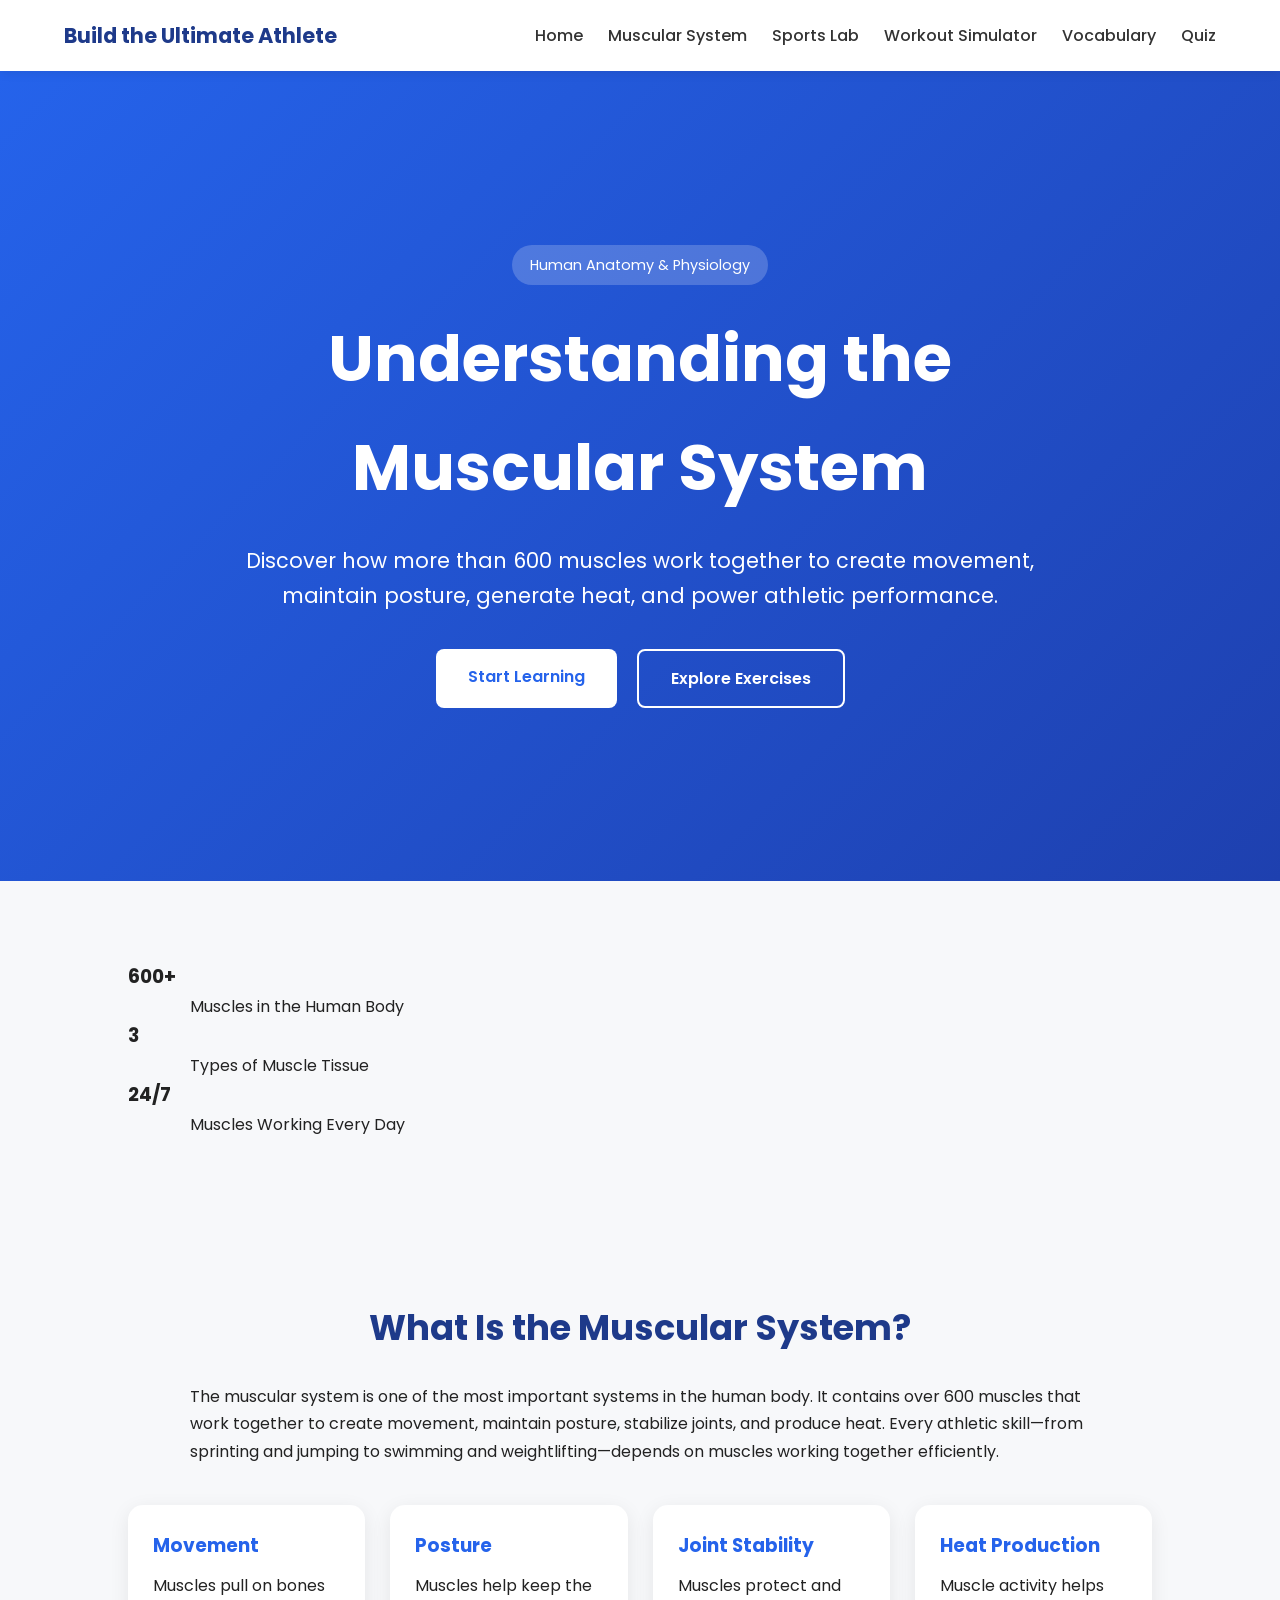
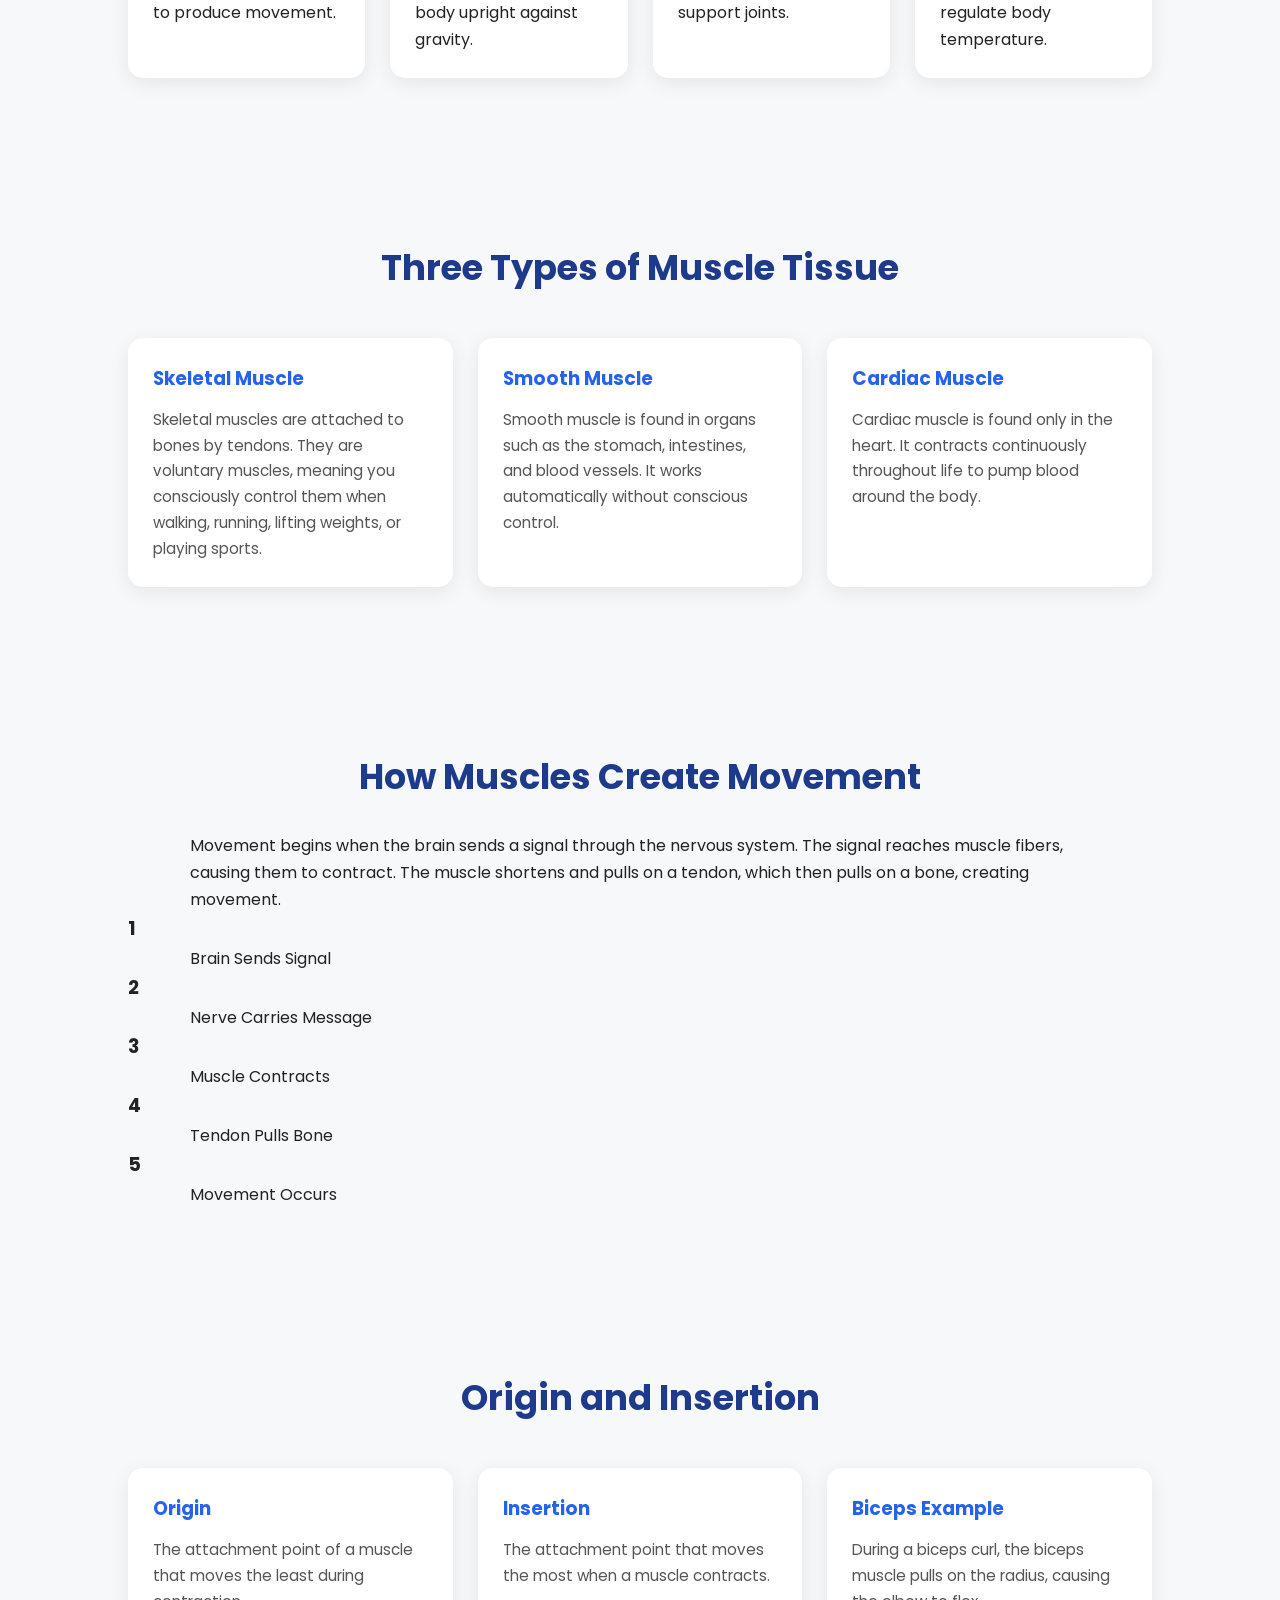
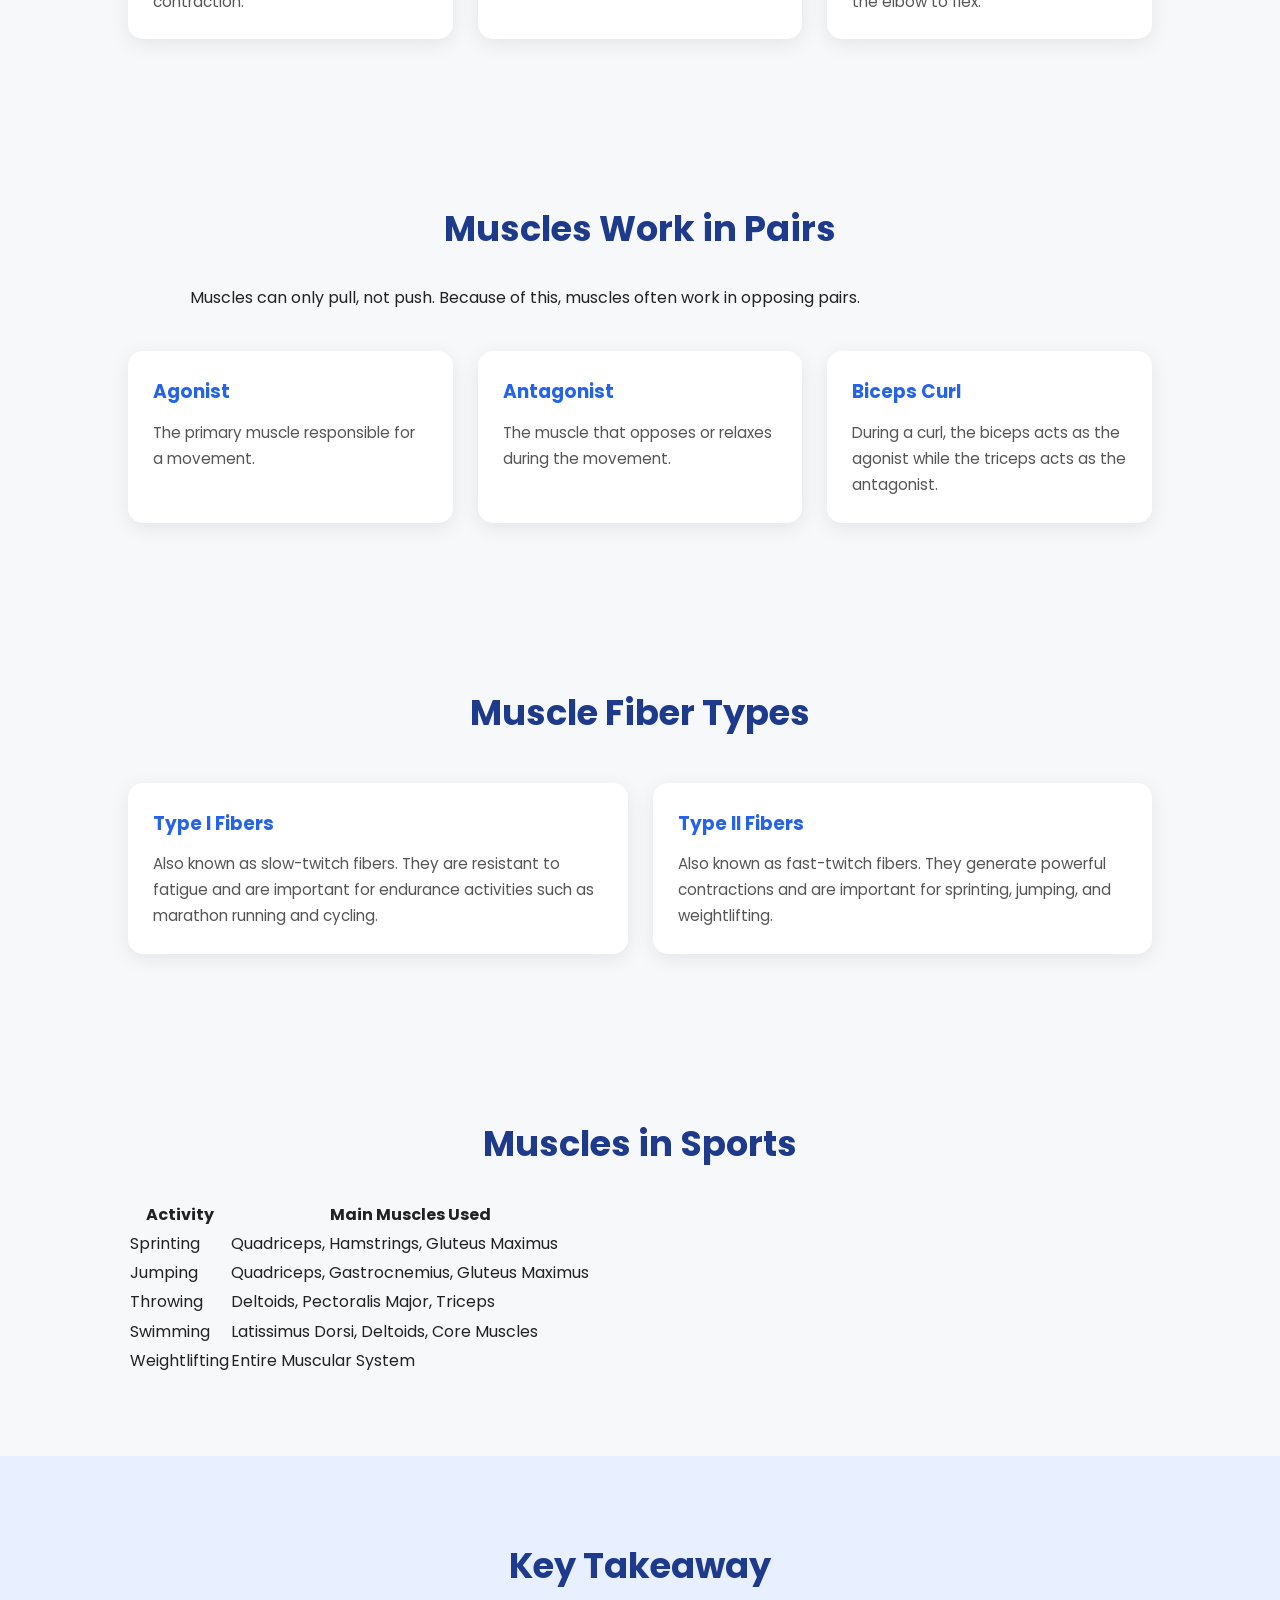
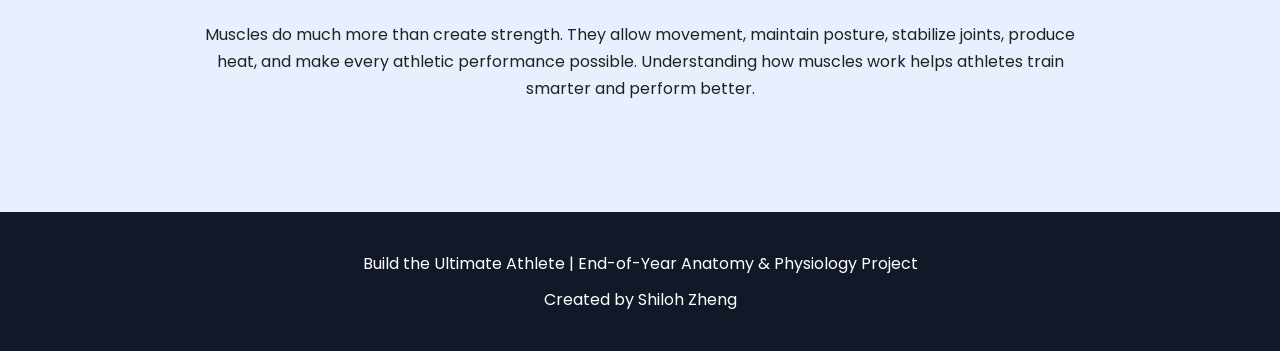
==== pages/muscular-system.html @ 48fa8d65 "Create muscular-system.html" ====
<!DOCTYPE html>

<html lang="en">

<head>

<meta charset="UTF-8">
<meta name="viewport" content="width=device-width, initial-scale=1.0">

<title>Muscular System | Build the Ultimate Athlete</title>

<!-- CSS -->
<link rel="stylesheet" href="../css/style.css">
<link rel="stylesheet" href="../css/muscular-system.css">

<!-- Google Font -->
<link href="https://fonts.googleapis.com/css2?family=Poppins:wght@300;400;500;600;700&display=swap" rel="stylesheet">

</head>

<body>

<!-- Navigation -->

<header>

    <nav>

        <div class="logo">
            Build the Ultimate Athlete
        </div>

        <ul>
            <li><a href="../index.html">Home</a></li>
            <li><a href="muscular-system.html">Muscular System</a></li>
            <li><a href="sports-lab.html">Sports Lab</a></li>
            <li><a href="workout-simulator.html">Workout Simulator</a></li>
            <li><a href="vocabulary.html">Vocabulary</a></li>
            <li><a href="quiz.html">Quiz</a></li>
        </ul>

    </nav>

</header>

<!-- Hero Section -->

<section class="hero">

    <div class="hero-content">

        <span class="badge">
            Human Anatomy & Physiology
        </span>

        <h1>
            Understanding the Muscular System
        </h1>

        <p>
            Discover how more than 600 muscles work together to
            create movement, maintain posture, generate heat,
            and power athletic performance.
        </p>

        <div class="hero-buttons">

            <a href="#overview" class="btn">
                Start Learning
            </a>

            <a href="workout-simulator.html" class="secondary-btn">
                Explore Exercises
            </a>

        </div>

    </div>

</section>

<!-- Quick Stats -->

<section class="vocab-stats">

    <div class="stat-box">
        <h3>600+</h3>
        <p>Muscles in the Human Body</p>
    </div>

    <div class="stat-box">
        <h3>3</h3>
        <p>Types of Muscle Tissue</p>
    </div>

    <div class="stat-box">
        <h3>24/7</h3>
        <p>Muscles Working Every Day</p>
    </div>

</section>

<!-- Overview -->

<section id="overview">

    <h2>What Is the Muscular System?</h2>

    <p>
        The muscular system is one of the most important systems in the human body.
        It contains over 600 muscles that work together to create movement,
        maintain posture, stabilize joints, and produce heat.
        Every athletic skill—from sprinting and jumping to swimming and
        weightlifting—depends on muscles working together efficiently.
    </p>

    <div class="function-cards">

        <div class="card">
            <h3>Movement</h3>
            <p>
                Muscles pull on bones to produce movement.
            </p>
        </div>

        <div class="card">
            <h3>Posture</h3>
            <p>
                Muscles help keep the body upright against gravity.
            </p>
        </div>

        <div class="card">
            <h3>Joint Stability</h3>
            <p>
                Muscles protect and support joints.
            </p>
        </div>

        <div class="card">
            <h3>Heat Production</h3>
            <p>
                Muscle activity helps regulate body temperature.
            </p>
        </div>

    </div>

</section>

<!-- Types of Muscle -->

<section>

    <h2>Three Types of Muscle Tissue</h2>

    <div class="muscle-grid">

        <div class="muscle-card">

            <h3>Skeletal Muscle</h3>

            <p>
                Skeletal muscles are attached to bones by tendons.
                They are voluntary muscles, meaning you consciously
                control them when walking, running, lifting weights,
                or playing sports.
            </p>

        </div>

        <div class="muscle-card">

            <h3>Smooth Muscle</h3>

            <p>
                Smooth muscle is found in organs such as the stomach,
                intestines, and blood vessels. It works automatically
                without conscious control.
            </p>

        </div>

        <div class="muscle-card">

            <h3>Cardiac Muscle</h3>

            <p>
                Cardiac muscle is found only in the heart.
                It contracts continuously throughout life to pump blood
                around the body.
            </p>

        </div>

    </div>

</section>

<!-- Contraction -->

<section>

    <h2>How Muscles Create Movement</h2>

    <p>
        Movement begins when the brain sends a signal through the nervous system.
        The signal reaches muscle fibers, causing them to contract.
        The muscle shortens and pulls on a tendon, which then pulls on a bone,
        creating movement.
    </p>

    <div class="steps">

        <div class="step">
            <h3>1</h3>
            <p>Brain Sends Signal</p>
        </div>

        <div class="step">
            <h3>2</h3>
            <p>Nerve Carries Message</p>
        </div>

        <div class="step">
            <h3>3</h3>
            <p>Muscle Contracts</p>
        </div>

        <div class="step">
            <h3>4</h3>
            <p>Tendon Pulls Bone</p>
        </div>

        <div class="step">
            <h3>5</h3>
            <p>Movement Occurs</p>
        </div>

    </div>

</section>

<!-- Origin and Insertion -->

<section>

    <h2>Origin and Insertion</h2>

    <div class="muscle-grid">

        <div class="muscle-card">

            <h3>Origin</h3>

            <p>
                The attachment point of a muscle that moves the least
                during contraction.
            </p>

        </div>

        <div class="muscle-card">

            <h3>Insertion</h3>

            <p>
                The attachment point that moves the most when a muscle contracts.
            </p>

        </div>

        <div class="muscle-card">

            <h3>Biceps Example</h3>

            <p>
                During a biceps curl, the biceps muscle pulls on the radius,
                causing the elbow to flex.
            </p>

        </div>

    </div>

</section>

<!-- Agonist and Antagonist -->

<section>

    <h2>Muscles Work in Pairs</h2>

    <p>
        Muscles can only pull, not push. Because of this,
        muscles often work in opposing pairs.
    </p>

    <div class="muscle-grid">

        <div class="muscle-card">

            <h3>Agonist</h3>

            <p>
                The primary muscle responsible for a movement.
            </p>

        </div>

        <div class="muscle-card">

            <h3>Antagonist</h3>

            <p>
                The muscle that opposes or relaxes during the movement.
            </p>

        </div>

        <div class="muscle-card">

            <h3>Biceps Curl</h3>

            <p>
                During a curl, the biceps acts as the agonist while
                the triceps acts as the antagonist.
            </p>

        </div>

    </div>

</section>

<!-- Fiber Types -->

<section>

    <h2>Muscle Fiber Types</h2>

    <div class="muscle-grid">

        <div class="muscle-card">

            <h3>Type I Fibers</h3>

            <p>
                Also known as slow-twitch fibers. They are resistant
                to fatigue and are important for endurance activities
                such as marathon running and cycling.
            </p>

        </div>

        <div class="muscle-card">

            <h3>Type II Fibers</h3>

            <p>
                Also known as fast-twitch fibers. They generate
                powerful contractions and are important for sprinting,
                jumping, and weightlifting.
            </p>

        </div>

    </div>

</section>

<!-- Sports Connection -->

<section>

    <h2>Muscles in Sports</h2>

    <table>

        <tr>
            <th>Activity</th>
            <th>Main Muscles Used</th>
        </tr>

        <tr>
            <td>Sprinting</td>
            <td>Quadriceps, Hamstrings, Gluteus Maximus</td>
        </tr>

        <tr>
            <td>Jumping</td>
            <td>Quadriceps, Gastrocnemius, Gluteus Maximus</td>
        </tr>

        <tr>
            <td>Throwing</td>
            <td>Deltoids, Pectoralis Major, Triceps</td>
        </tr>

        <tr>
            <td>Swimming</td>
            <td>Latissimus Dorsi, Deltoids, Core Muscles</td>
        </tr>

        <tr>
            <td>Weightlifting</td>
            <td>Entire Muscular System</td>
        </tr>

    </table>

</section>

<!-- Takeaway -->

<section class="cta">

    <h2>Key Takeaway</h2>

    <p>
        Muscles do much more than create strength.
        They allow movement, maintain posture,
        stabilize joints, produce heat, and make every athletic
        performance possible. Understanding how muscles work helps
        athletes train smarter and perform better.
    </p>

</section>

<!-- Footer -->

<footer>

    <p>
        Build the Ultimate Athlete | End-of-Year Anatomy & Physiology Project
    </p>

    <p>
        Created by Shiloh Zheng
    </p>

</footer>

<script src="../js/main.js"></script>

</body>

</html>
---- css/style.css ----
/* =========================
   GLOBAL STYLES
========================= */

* {
    margin: 0;
    padding: 0;
    box-sizing: border-box;
}

html {
    scroll-behavior: smooth;
}

body {
    font-family: 'Poppins', sans-serif;
    background-color: #f7f8fa;
    color: #222;
    line-height: 1.7;
}

/* =========================
   NAVIGATION
========================= */

header {
    background-color: #ffffff;
    box-shadow: 0 2px 10px rgba(0,0,0,0.08);
    position: sticky;
    top: 0;
    z-index: 1000;
}

nav {
    width: 90%;
    max-width: 1400px;
    margin: auto;

    display: flex;
    justify-content: space-between;
    align-items: center;

    padding: 18px 0;
}

.logo {
    font-size: 1.3rem;
    font-weight: 700;
    color: #1e3a8a;
}

nav ul {
    list-style: none;
    display: flex;
    gap: 25px;
}

nav ul li a {
    text-decoration: none;
    color: #333;
    font-weight: 500;
    transition: 0.3s;
}

nav ul li a:hover {
    color: #2563eb;
}

/* =========================
   HERO SECTION
========================= */

.hero {
    min-height: 90vh;

    display: flex;
    justify-content: center;
    align-items: center;
    text-align: center;

    padding: 50px;

    background: linear-gradient(
        135deg,
        #2563eb,
        #1e40af
    );

    color: white;
}

.hero-content {
    max-width: 800px;
}

.hero h1 {
    font-size: 4rem;
    margin-bottom: 20px;
}

.hero p {
    font-size: 1.3rem;
    margin-bottom: 35px;
}

/* =========================
   BUTTONS
========================= */

.btn {
    display: inline-block;

    background-color: white;
    color: #2563eb;

    text-decoration: none;

    padding: 14px 32px;
    border-radius: 8px;

    font-weight: 600;

    transition: 0.3s;
}

.btn:hover {
    transform: translateY(-3px);
}

/* =========================
   SECTIONS
========================= */

section {
    padding: 80px 10%;
}

section h2 {
    text-align: center;
    font-size: 2.2rem;
    margin-bottom: 25px;

    color: #1e3a8a;
}

section p {
    max-width: 900px;
    margin: auto;
}

/* =========================
   CARDS
========================= */

.function-cards,
.muscle-grid,
.explore-grid {
    margin-top: 40px;

    display: grid;
    gap: 25px;
}

.function-cards {
    grid-template-columns: repeat(auto-fit, minmax(220px, 1fr));
}

.muscle-grid {
    grid-template-columns: repeat(auto-fit, minmax(250px, 1fr));
}

.explore-grid {
    grid-template-columns: repeat(auto-fit, minmax(280px, 1fr));
}

.card,
.muscle-card,
.explore-card {

    background-color: white;

    padding: 25px;

    border-radius: 15px;

    box-shadow: 0 5px 20px rgba(0,0,0,0.08);

    transition: 0.3s;
}

.card:hover,
.muscle-card:hover,
.explore-card:hover {
    transform: translateY(-8px);
}

.card h3,
.muscle-card h3,
.explore-card h3 {
    color: #2563eb;
    margin-bottom: 10px;
}

/* =========================
   FACTS SECTION
========================= */

.facts ul {
    max-width: 900px;
    margin: 30px auto;

    list-style-position: inside;
}

.facts li {
    margin-bottom: 15px;
    font-size: 1.05rem;
}

/* =========================
   CTA SECTION
========================= */

.cta {
    text-align: center;

    background-color: #e8f0ff;
}

.cta p {
    margin-bottom: 30px;
}

/* =========================
   FOOTER
========================= */

footer {
    background-color: #111827;
    color: white;

    text-align: center;

    padding: 30px;
}

footer p {
    margin: 8px 0;
}

/* =========================
   RESPONSIVE
========================= */

@media (max-width: 900px) {

    nav {
        flex-direction: column;
        gap: 20px;
    }

    nav ul {
        flex-wrap: wrap;
        justify-content: center;
    }

    .hero h1 {
        font-size: 2.8rem;
    }

    .hero p {
        font-size: 1.1rem;
    }
}

@media (max-width: 600px) {

    .hero h1 {
        font-size: 2.2rem;
    }

    section {
        padding: 60px 8%;
    }

}

/* =========================
   ENHANCED HERO
========================= */

.hero {
    position: relative;
    overflow: hidden;
}

.badge {
    display: inline-block;

    background: rgba(255,255,255,0.2);

    padding: 8px 18px;

    border-radius: 999px;

    margin-bottom: 20px;

    font-size: 0.9rem;
}

.hero-buttons {
    margin-top: 30px;

    display: flex;
    justify-content: center;
    gap: 20px;

    flex-wrap: wrap;
}

.secondary-btn {

    display: inline-block;

    text-decoration: none;

    border: 2px solid white;

    color: white;

    padding: 14px 32px;

    border-radius: 8px;

    font-weight: 600;

    transition: 0.3s;
}

.secondary-btn:hover {
    background: white;
    color: #2563eb;
}

/* =========================
   FLOATING ICONS
========================= */

.floating-icon {
    position: absolute;

    font-size: 3rem;

    opacity: 0.15;

    animation: float 5s ease-in-out infinite;
}

.dumbbell {
    top: 15%;
    left: 10%;
}

.runner {
    top: 25%;
    right: 12%;
}

.basketball {
    bottom: 18%;
    left: 15%;
}

.muscle {
    bottom: 20%;
    right: 15%;
}

@keyframes float {

    0% {
        transform: translateY(0);
    }

    50% {
        transform: translateY(-20px);
    }

    100% {
        transform: translateY(0);
    }

}

.muscle-card ul {
    margin: 15px 0;
    padding-left: 20px;
}

.muscle-card li {
    margin-bottom: 6px;
    font-weight: 500;
}

.muscle-card p {
    margin-top: 12px;
    font-size: 0.95rem;
    color: #555;
}

/* =========================
   SCROLL ANIMATIONS
========================= */

.card,
.muscle-card,
.explore-card {

    opacity: 0;
    transform: translateY(30px);

    transition:
        opacity 0.8s ease,
        transform 0.8s ease;
}

.card.active,
.muscle-card.active,
.explore-card.active {

    opacity: 1;
    transform: translateY(0);
}
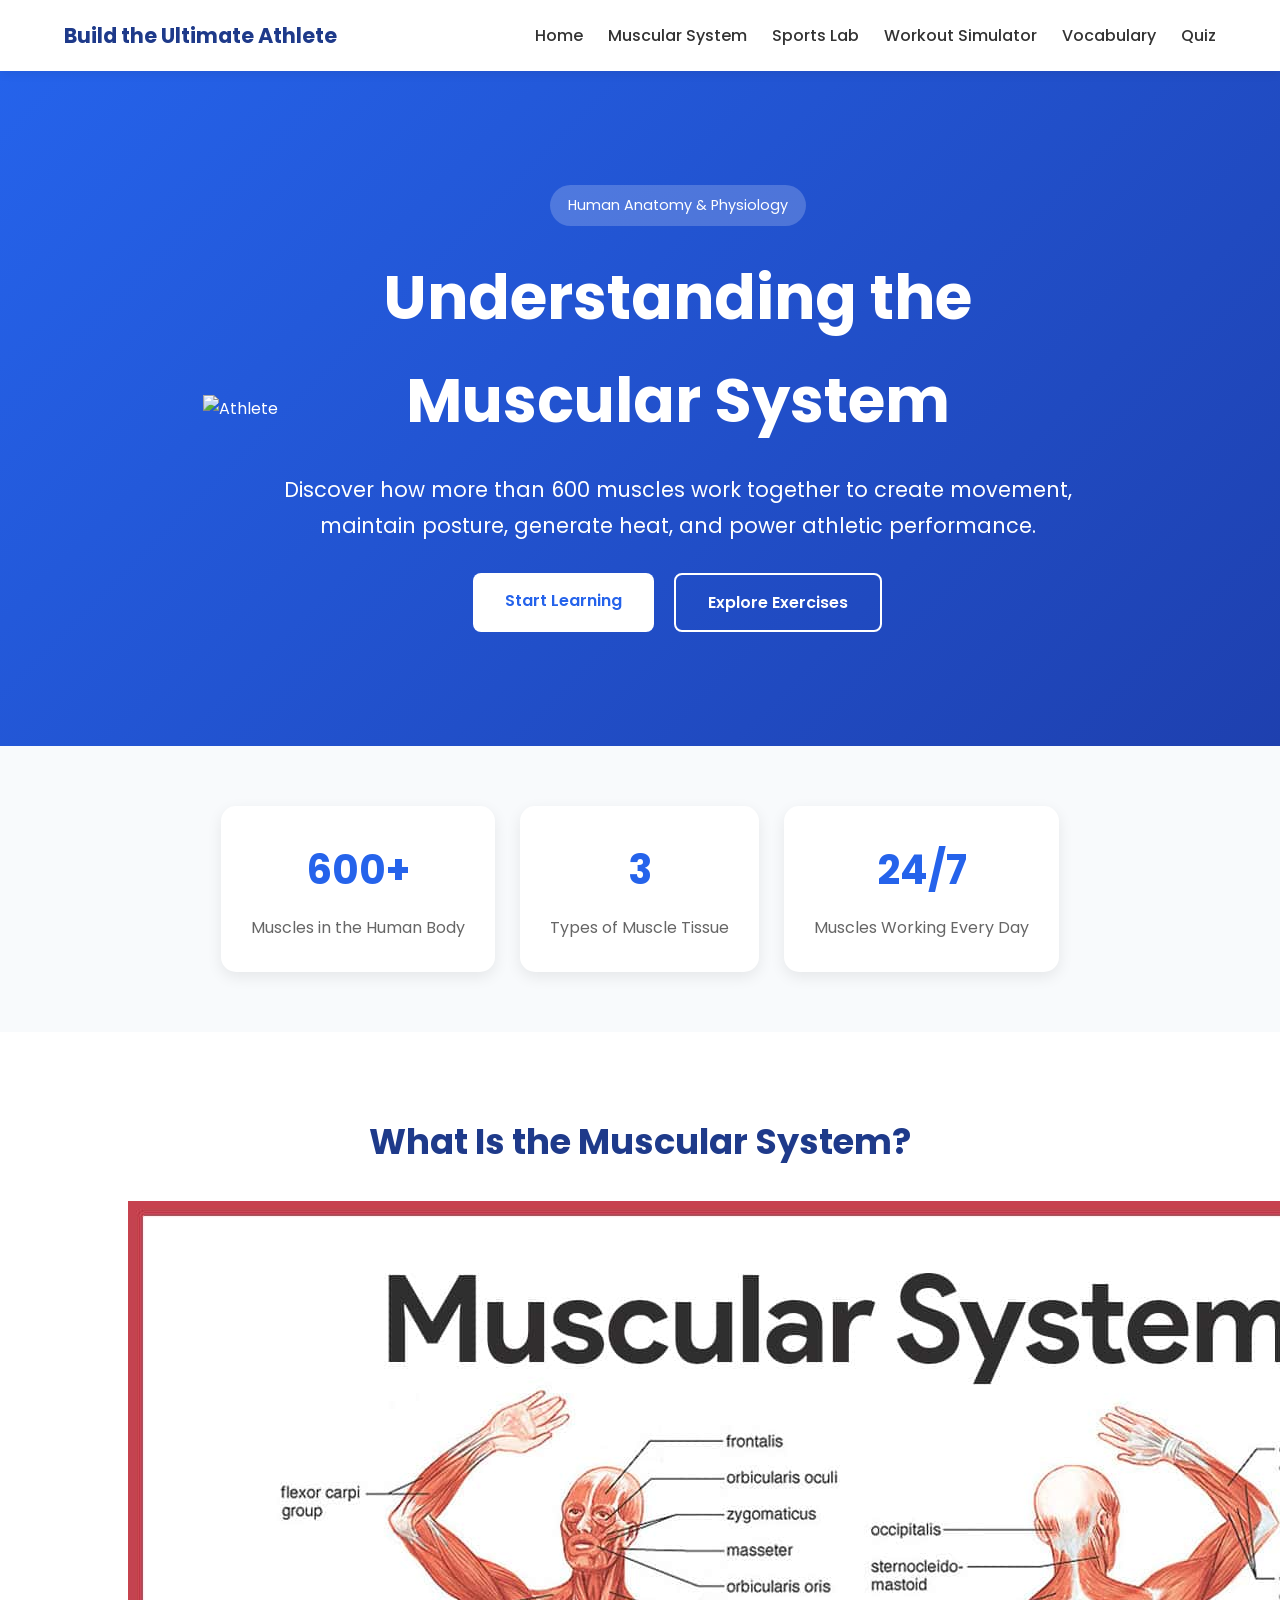
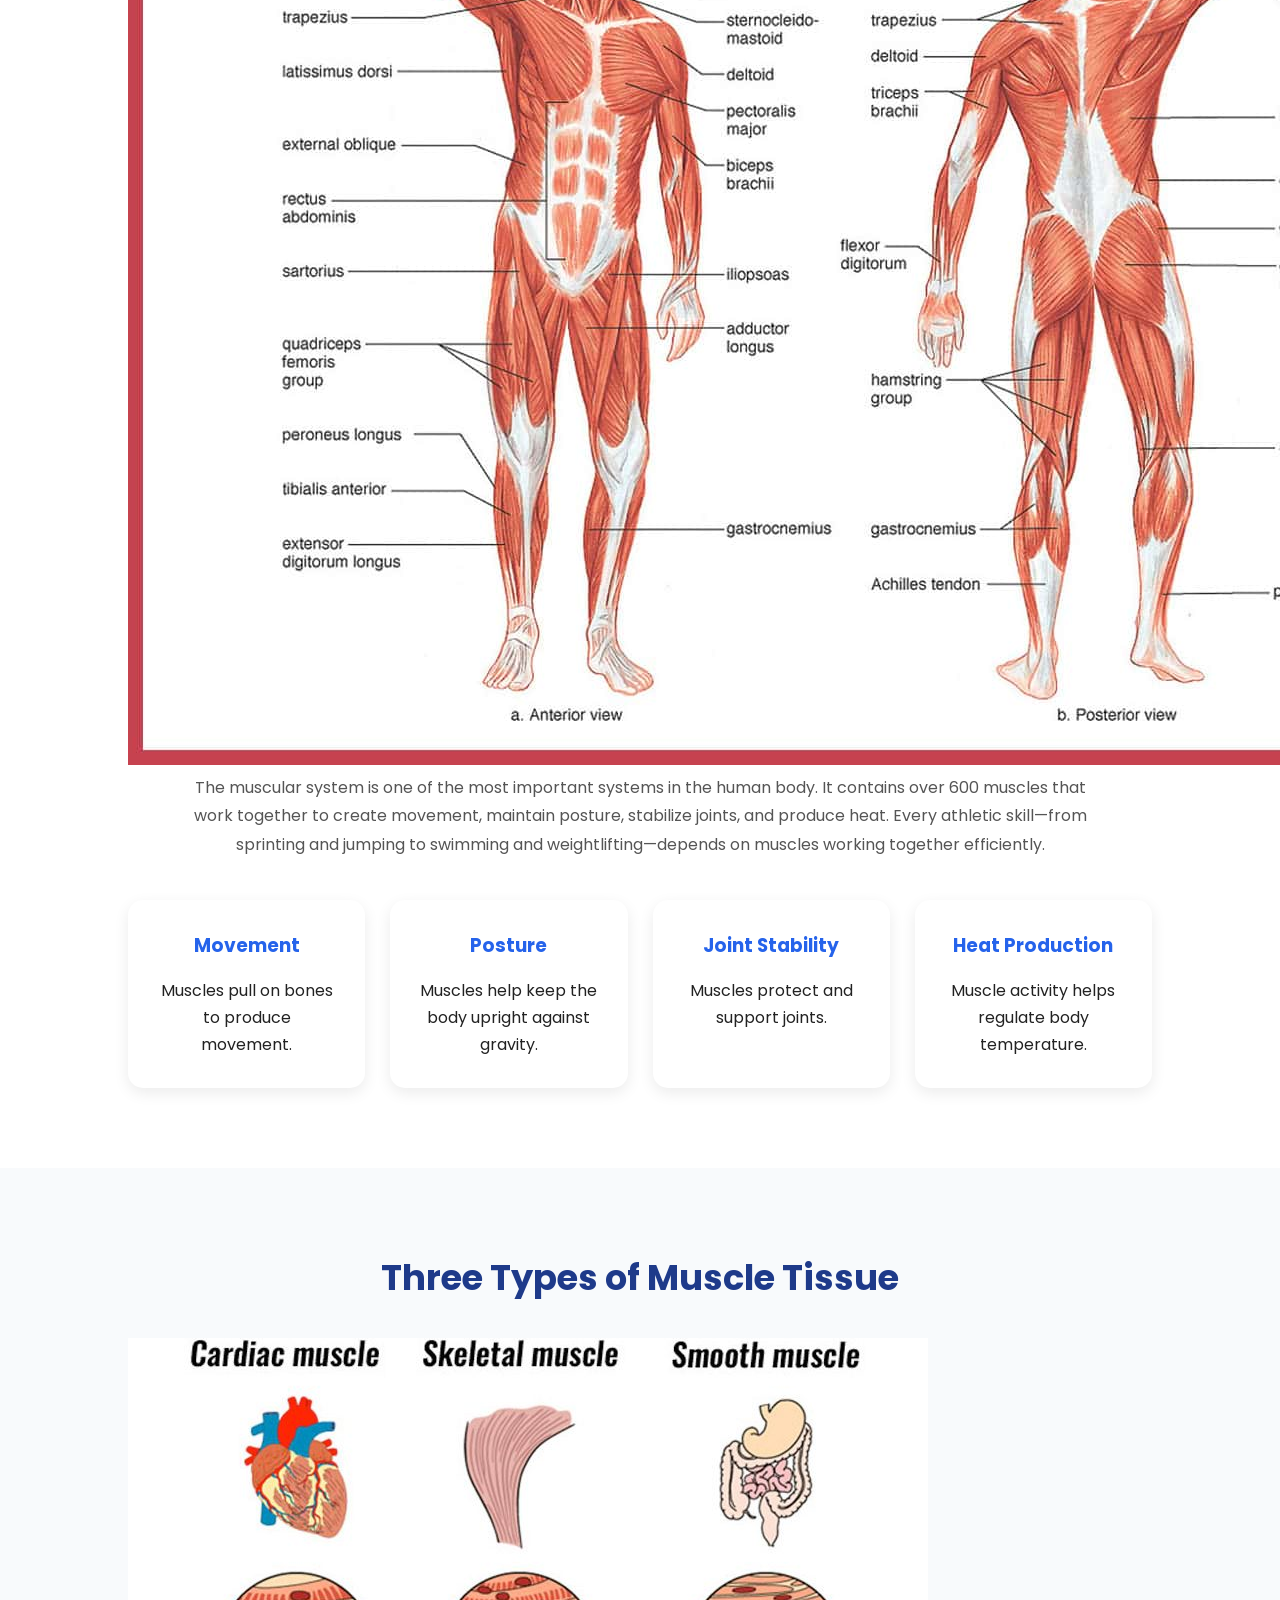
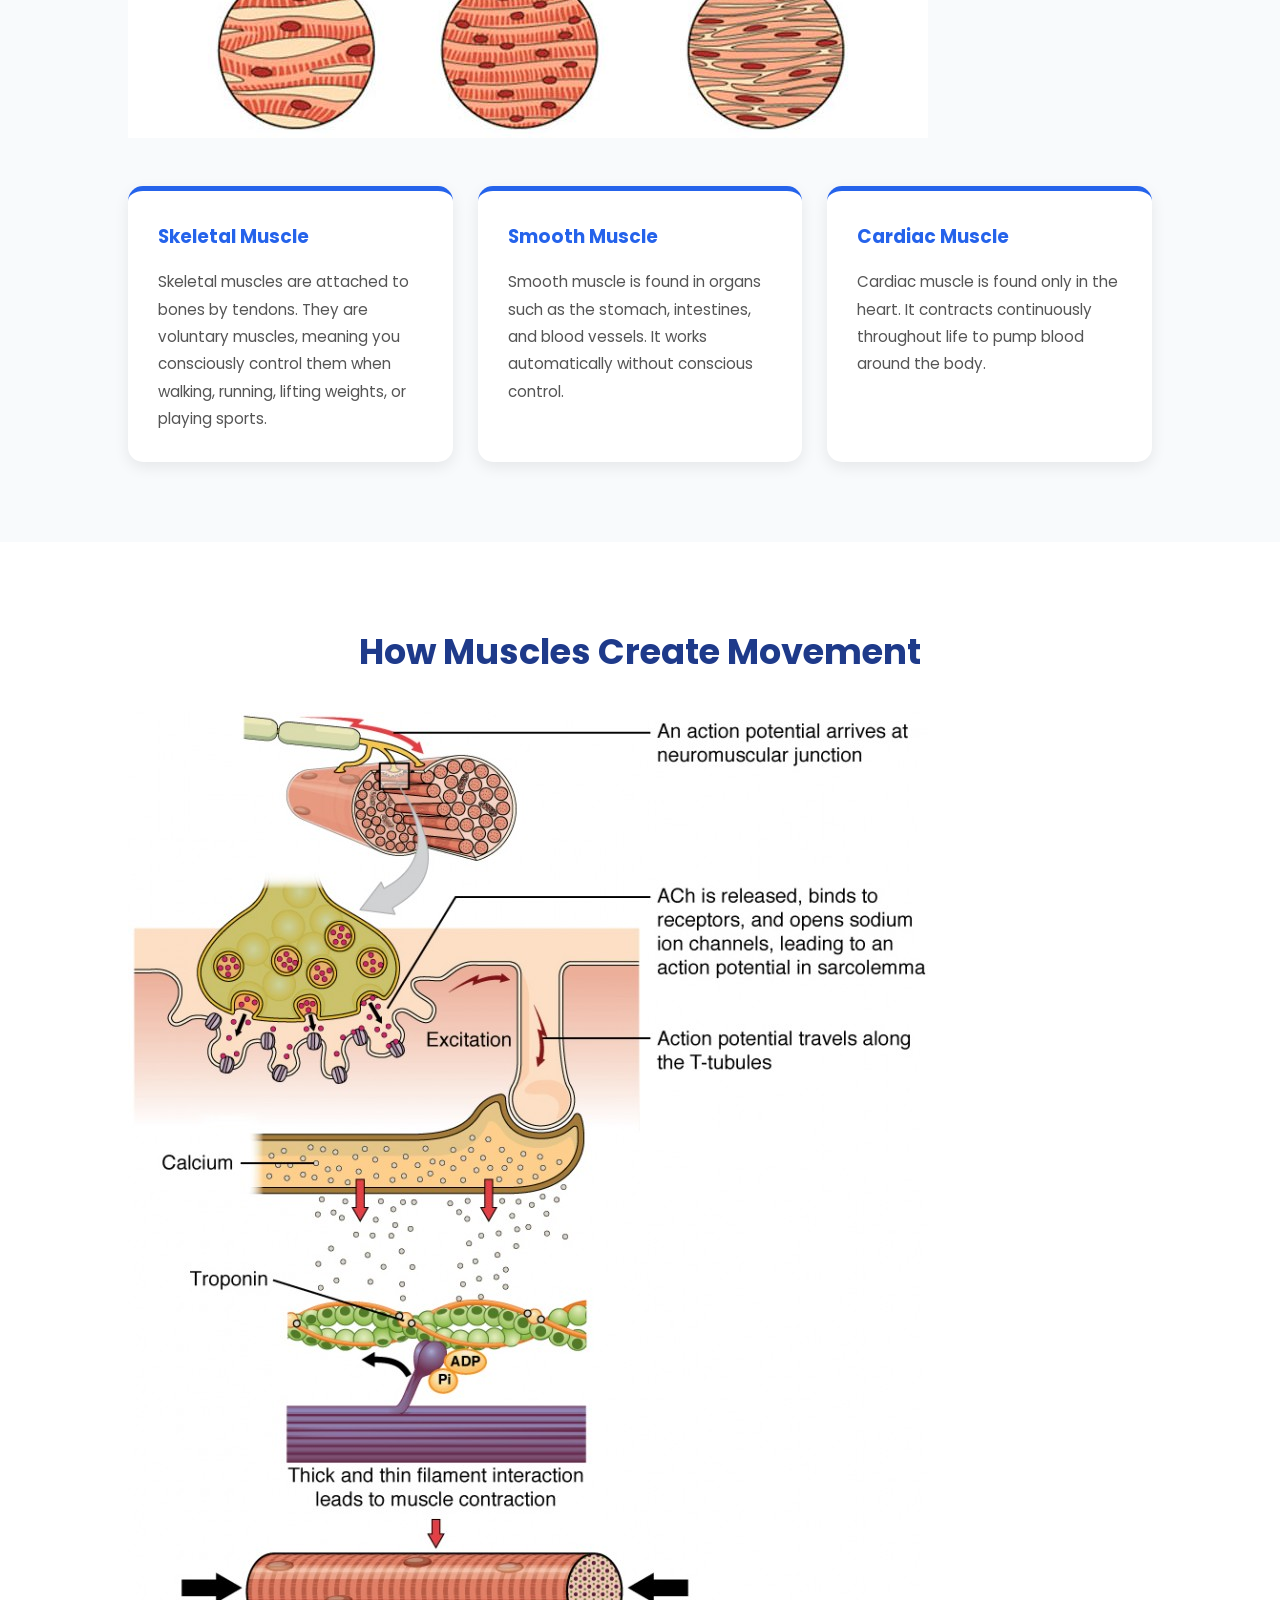
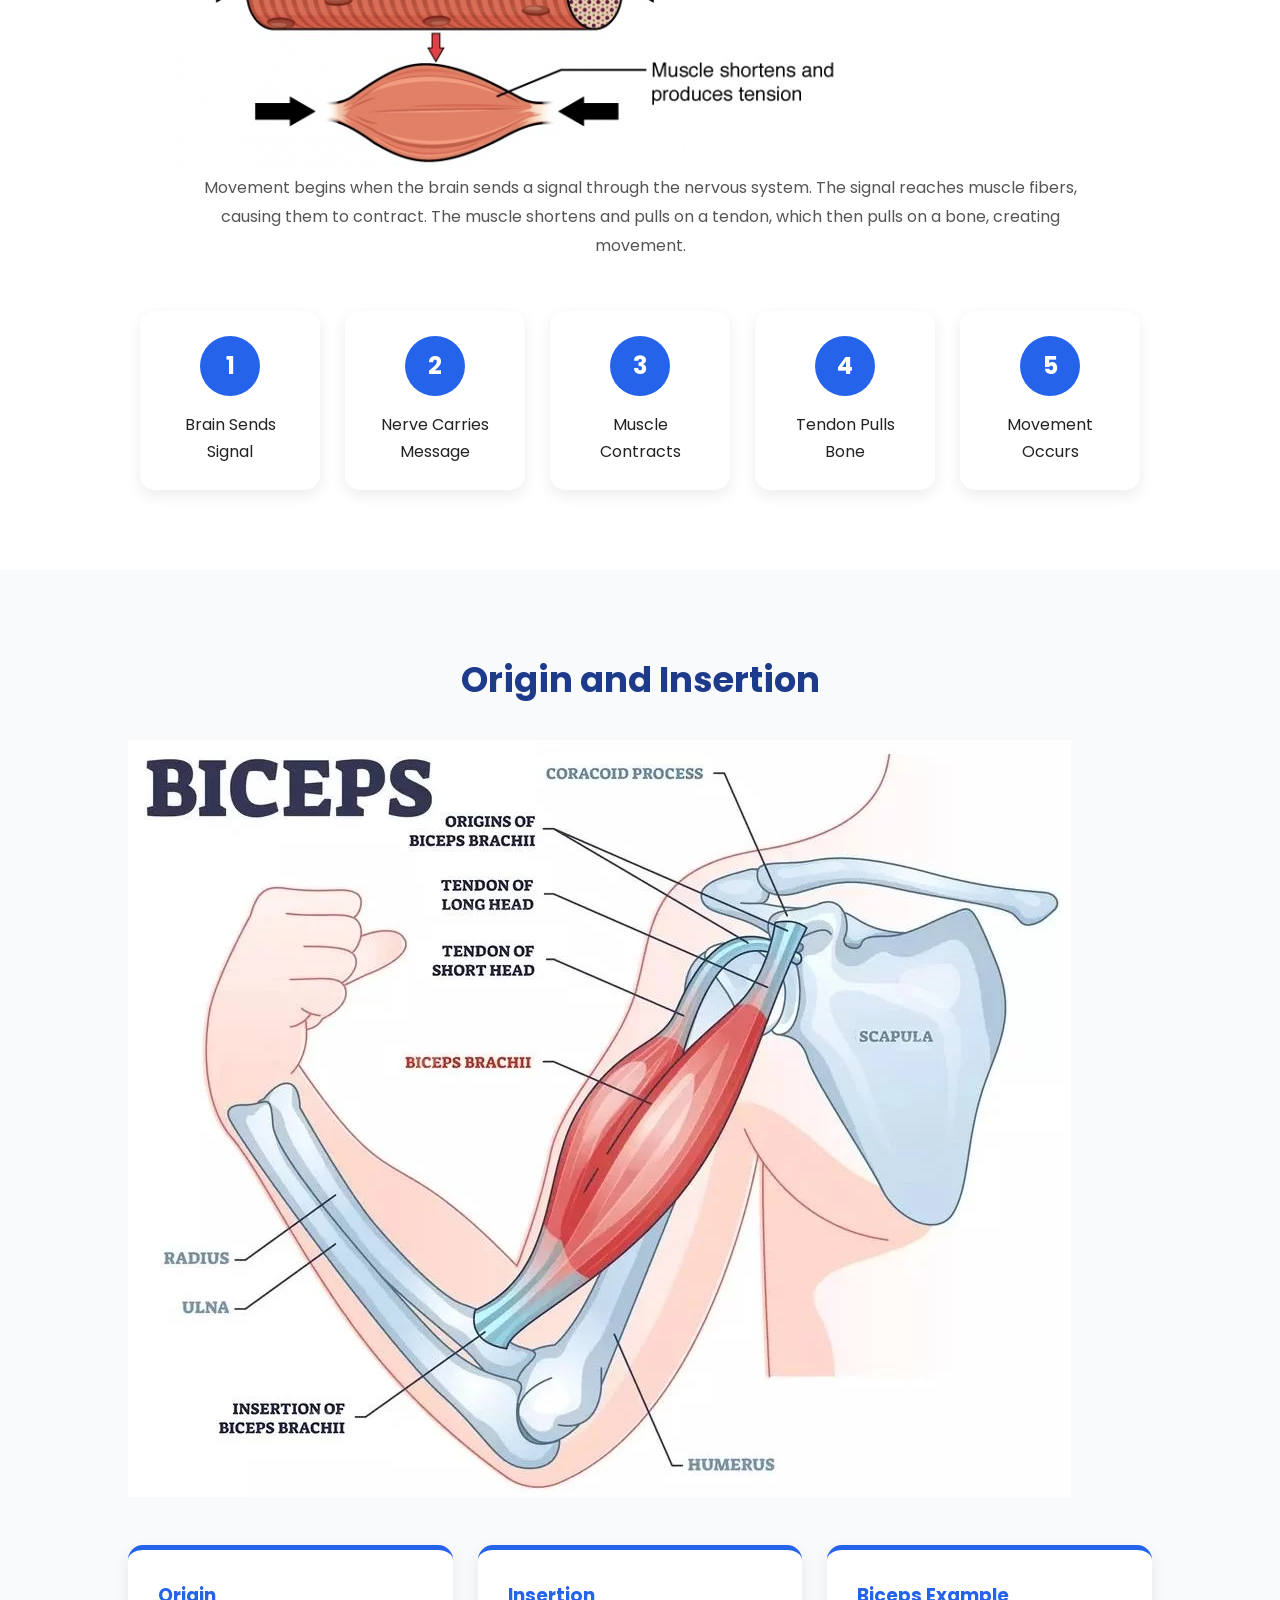
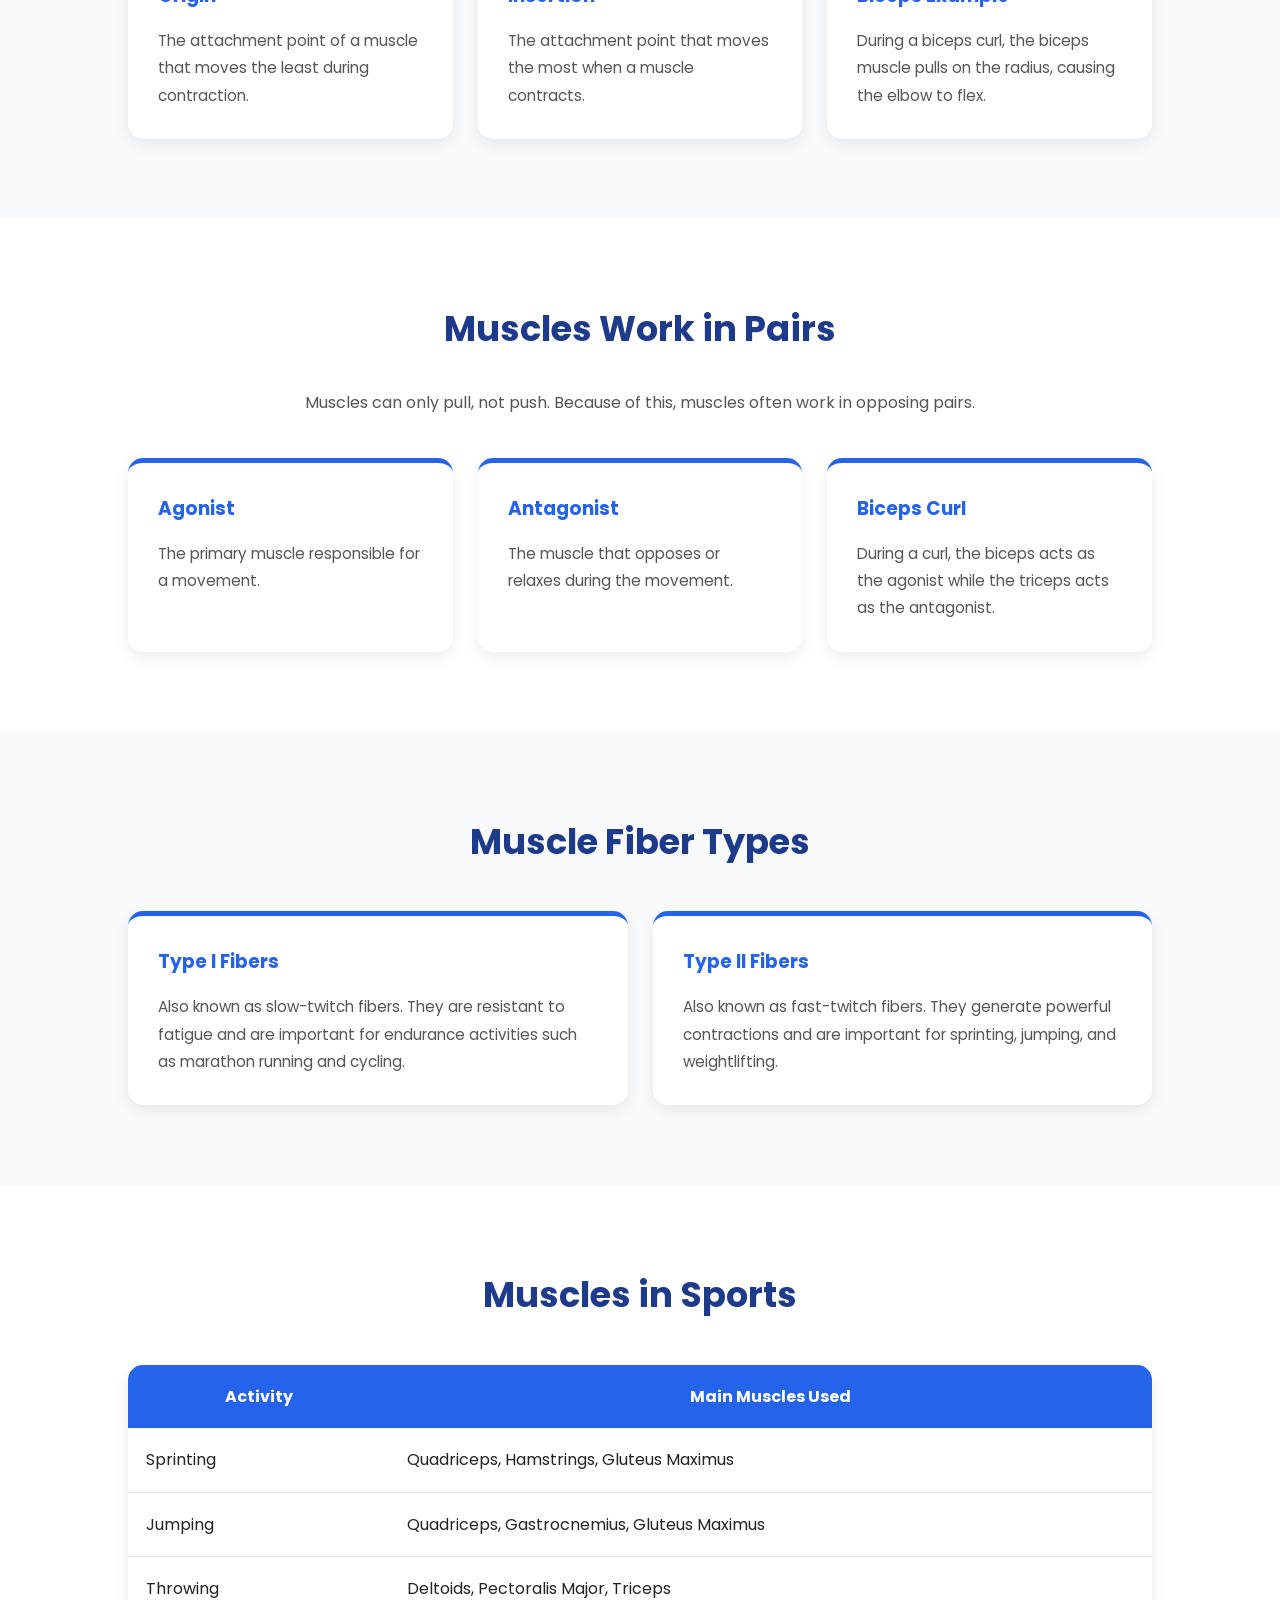
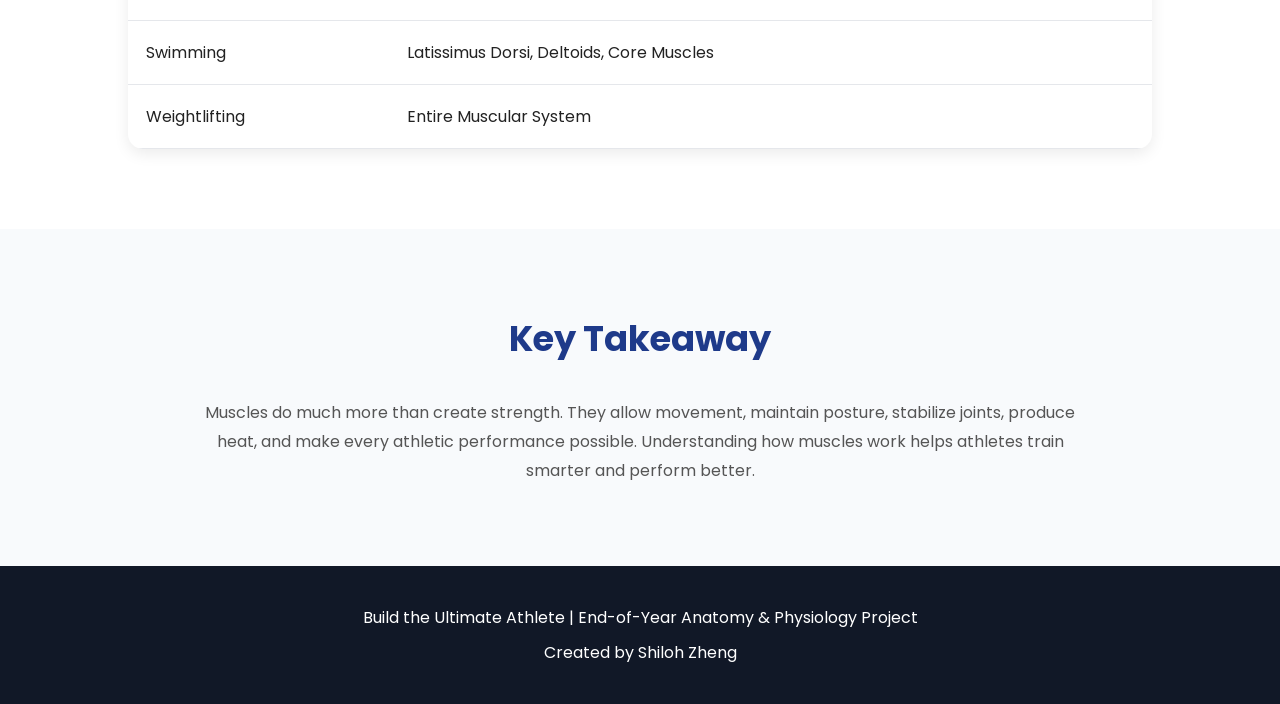
==== commit 8c734914: "Update muscular-system.html" ====
--- a/pages/muscular-system.html
+++ b/pages/muscular-system.html
@@ -47,6 +47,12 @@
 
 <section class="hero">
 
+    <img
+        src="../images/hero-athlete.jpg"
+        alt="Athlete"
+        class="hero-image"
+    >
+
     <div class="hero-content">
 
         <span class="badge">
@@ -106,6 +112,12 @@
 
     <h2>What Is the Muscular System?</h2>
 
+    <img
+        src="../images/muscular-system-front-back.jpg"
+        alt="Muscular System Diagram"
+        class="content-image"
+    >
+
     <p>
         The muscular system is one of the most important systems in the human body.
         It contains over 600 muscles that work together to create movement,
@@ -154,6 +166,12 @@
 
     <h2>Three Types of Muscle Tissue</h2>
 
+    <img
+        src="../images/muscle-types.jpg"
+        alt="Types of Muscle Tissue"
+        class="content-image"
+    >
+
     <div class="muscle-grid">
 
         <div class="muscle-card">
@@ -203,6 +221,12 @@
 
     <h2>How Muscles Create Movement</h2>
 
+    <img
+        src="../images/muscle-contraction.jpg"
+        alt="Muscle Contraction"
+        class="content-image"
+    >
+
     <p>
         Movement begins when the brain sends a signal through the nervous system.
         The signal reaches muscle fibers, causing them to contract.
@@ -246,6 +270,12 @@
 <section>
 
     <h2>Origin and Insertion</h2>
+
+    <img
+        src="../images/biceps-curl-anatomy.jpg"
+        alt="Biceps Anatomy"
+        class="content-image"
+    >
 
     <div class="muscle-grid">
 
--- a/css/muscular-system.css
+++ b/css/muscular-system.css
@@ -0,0 +1,405 @@
+/* ===================================
+   MUSCULAR SYSTEM PAGE
+=================================== */
+
+/* Hero */
+
+.hero {
+
+    min-height: 75vh;
+
+}
+
+.hero h1 {
+
+    font-size: 3.8rem;
+
+}
+
+.hero p {
+
+    max-width: 800px;
+
+    margin: 20px auto;
+
+}
+
+/* ===================================
+   GENERAL SECTION STYLING
+=================================== */
+
+section {
+
+    padding: 80px 10%;
+
+}
+
+section h2 {
+
+    text-align: center;
+
+    margin-bottom: 30px;
+
+}
+
+section > p {
+
+    max-width: 900px;
+
+    margin: 0 auto 40px auto;
+
+    text-align: center;
+
+    line-height: 1.8;
+
+    color: #555;
+
+}
+
+/* ===================================
+   QUICK STATS
+=================================== */
+
+.vocab-stats {
+
+    display: flex;
+
+    justify-content: center;
+
+    flex-wrap: wrap;
+
+    gap: 25px;
+
+    padding: 60px 10%;
+
+    background: #f8fafc;
+
+}
+
+.stat-box {
+
+    background: white;
+
+    padding: 30px;
+
+    min-width: 220px;
+
+    border-radius: 15px;
+
+    text-align: center;
+
+    box-shadow: 0 5px 15px rgba(0,0,0,0.08);
+
+    transition: 0.3s;
+
+}
+
+.stat-box:hover {
+
+    transform: translateY(-8px);
+
+}
+
+.stat-box h3 {
+
+    font-size: 2.5rem;
+
+    margin-bottom: 10px;
+
+    color: #2563eb;
+
+}
+
+.stat-box p {
+
+    color: #666;
+
+}
+
+/* ===================================
+   FUNCTION CARDS
+=================================== */
+
+.function-cards {
+
+    display: grid;
+
+    grid-template-columns: repeat(auto-fit, minmax(220px, 1fr));
+
+    gap: 25px;
+
+    margin-top: 40px;
+
+}
+
+.card {
+
+    background: white;
+
+    padding: 30px;
+
+    border-radius: 15px;
+
+    text-align: center;
+
+    box-shadow: 0 5px 15px rgba(0,0,0,0.08);
+
+    transition: 0.3s;
+
+}
+
+.card:hover {
+
+    transform: translateY(-10px);
+
+}
+
+.card h3 {
+
+    margin-bottom: 15px;
+
+    color: #2563eb;
+
+}
+
+/* ===================================
+   MUSCLE CARDS
+=================================== */
+
+.muscle-grid {
+
+    display: grid;
+
+    grid-template-columns: repeat(auto-fit, minmax(280px, 1fr));
+
+    gap: 25px;
+
+}
+
+.muscle-card {
+
+    background: white;
+
+    padding: 30px;
+
+    border-radius: 15px;
+
+    border-top: 5px solid #2563eb;
+
+    box-shadow: 0 5px 15px rgba(0,0,0,0.08);
+
+    transition: 0.3s;
+
+}
+
+.muscle-card:hover {
+
+    transform: translateY(-10px);
+
+}
+
+.muscle-card h3 {
+
+    margin-bottom: 15px;
+
+    color: #2563eb;
+
+}
+
+.muscle-card p {
+
+    color: #555;
+
+    line-height: 1.8;
+
+}
+
+/* ===================================
+   MOVEMENT STEPS
+=================================== */
+
+.steps {
+
+    display: flex;
+
+    flex-wrap: wrap;
+
+    justify-content: center;
+
+    gap: 25px;
+
+    margin-top: 50px;
+
+}
+
+.step {
+
+    width: 180px;
+
+    background: white;
+
+    padding: 25px;
+
+    border-radius: 15px;
+
+    text-align: center;
+
+    box-shadow: 0 5px 15px rgba(0,0,0,0.08);
+
+    transition: 0.3s;
+
+}
+
+.step:hover {
+
+    transform: translateY(-8px);
+
+}
+
+.step h3 {
+
+    width: 60px;
+
+    height: 60px;
+
+    line-height: 60px;
+
+    border-radius: 50%;
+
+    background: #2563eb;
+
+    color: white;
+
+    margin: 0 auto 15px auto;
+
+    font-size: 1.5rem;
+
+}
+
+/* ===================================
+   TABLE
+=================================== */
+
+table {
+
+    width: 100%;
+
+    border-collapse: collapse;
+
+    margin-top: 40px;
+
+    background: white;
+
+    box-shadow: 0 5px 15px rgba(0,0,0,0.08);
+
+    border-radius: 15px;
+
+    overflow: hidden;
+
+}
+
+th {
+
+    background: #2563eb;
+
+    color: white;
+
+    padding: 18px;
+
+}
+
+td {
+
+    padding: 18px;
+
+    border-bottom: 1px solid #e5e7eb;
+
+}
+
+tr:hover {
+
+    background: #f8fafc;
+
+}
+
+/* ===================================
+   TAKEAWAY SECTION
+=================================== */
+
+.cta {
+
+    text-align: center;
+
+}
+
+.cta p {
+
+    max-width: 900px;
+
+    margin: auto;
+
+    line-height: 1.8;
+
+}
+
+/* ===================================
+   ALTERNATING BACKGROUNDS
+=================================== */
+
+section:nth-of-type(even) {
+
+    background-color: #f8fafc;
+
+}
+
+section:nth-of-type(odd):not(.hero) {
+
+    background-color: white;
+
+}
+
+/* ===================================
+   RESPONSIVE DESIGN
+=================================== */
+
+@media (max-width: 900px) {
+
+    .hero h1 {
+
+        font-size: 3rem;
+
+    }
+
+    .steps {
+
+        flex-direction: column;
+
+        align-items: center;
+
+    }
+
+}
+
+@media (max-width: 600px) {
+
+    .hero h1 {
+
+        font-size: 2.3rem;
+
+    }
+
+    .stat-box {
+
+        width: 100%;
+
+    }
+
+    .step {
+
+        width: 100%;
+
+        max-width: 300px;
+
+    }
+
+}
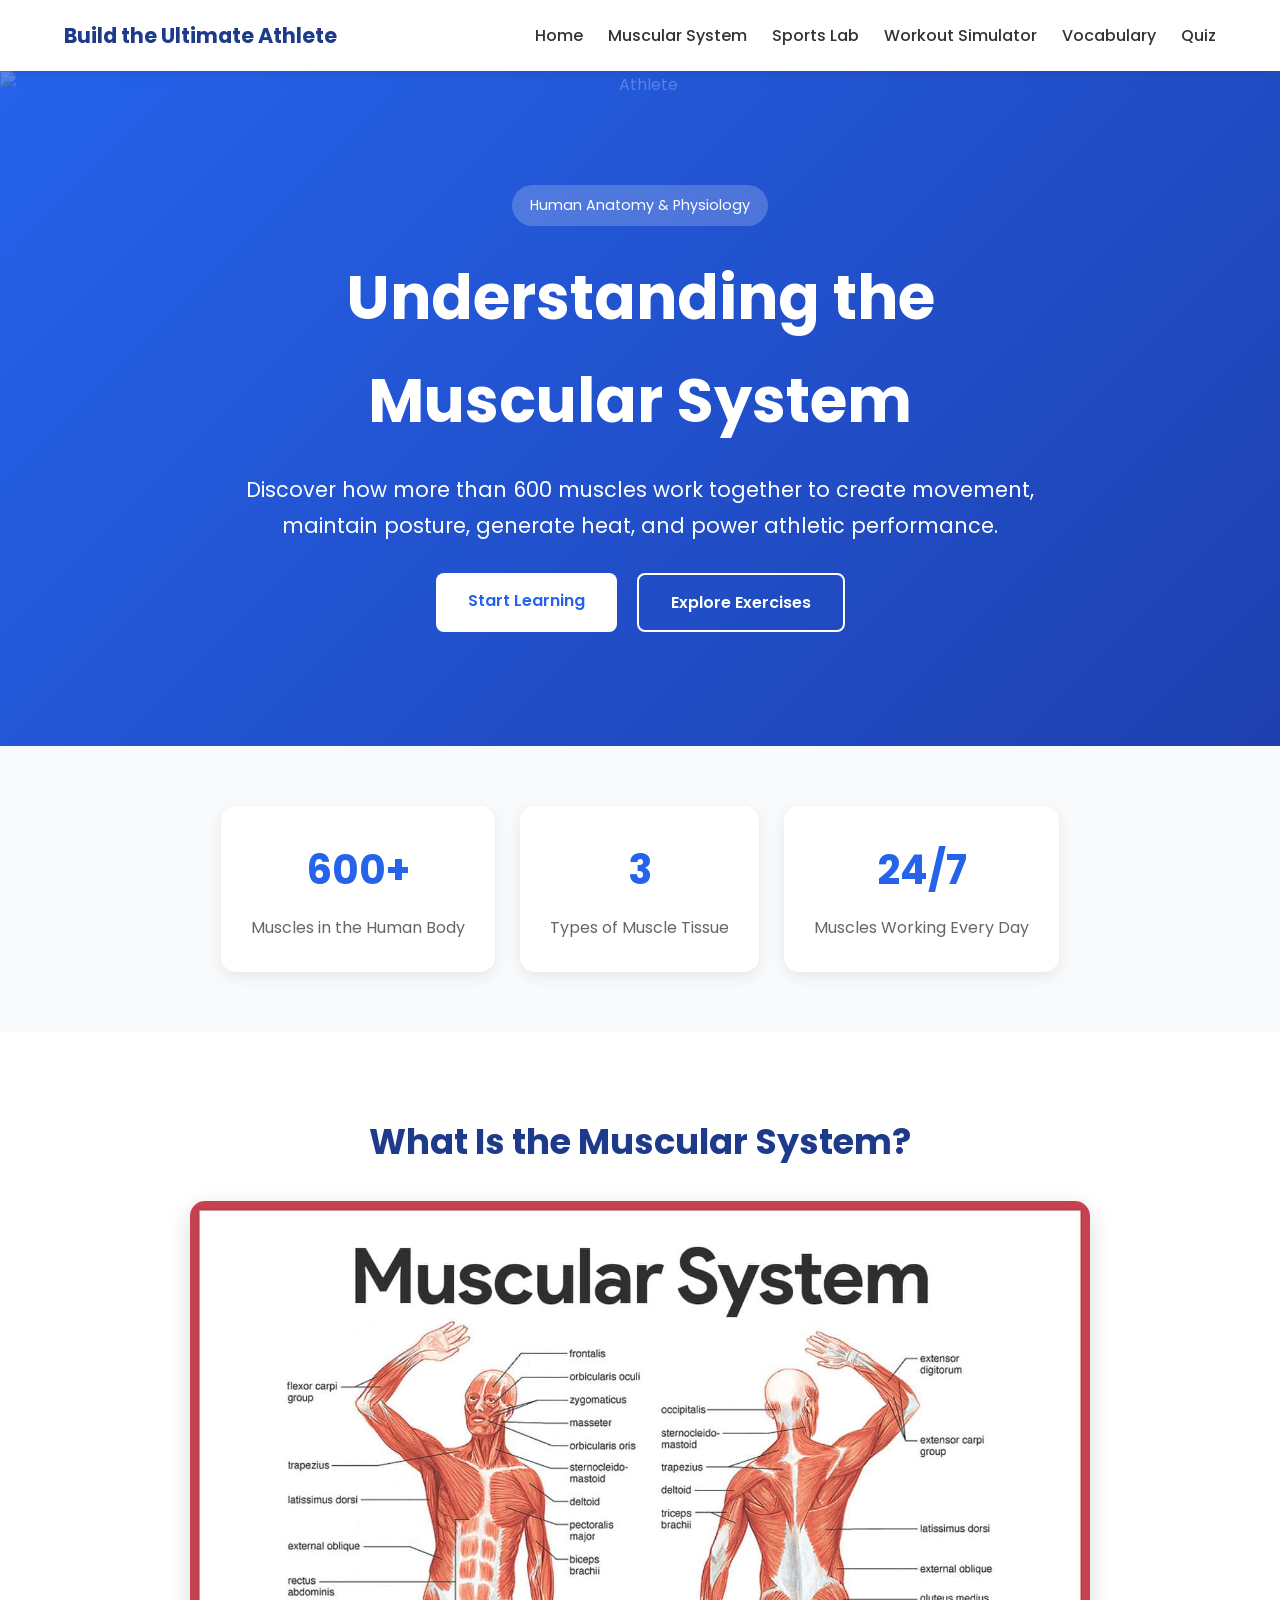
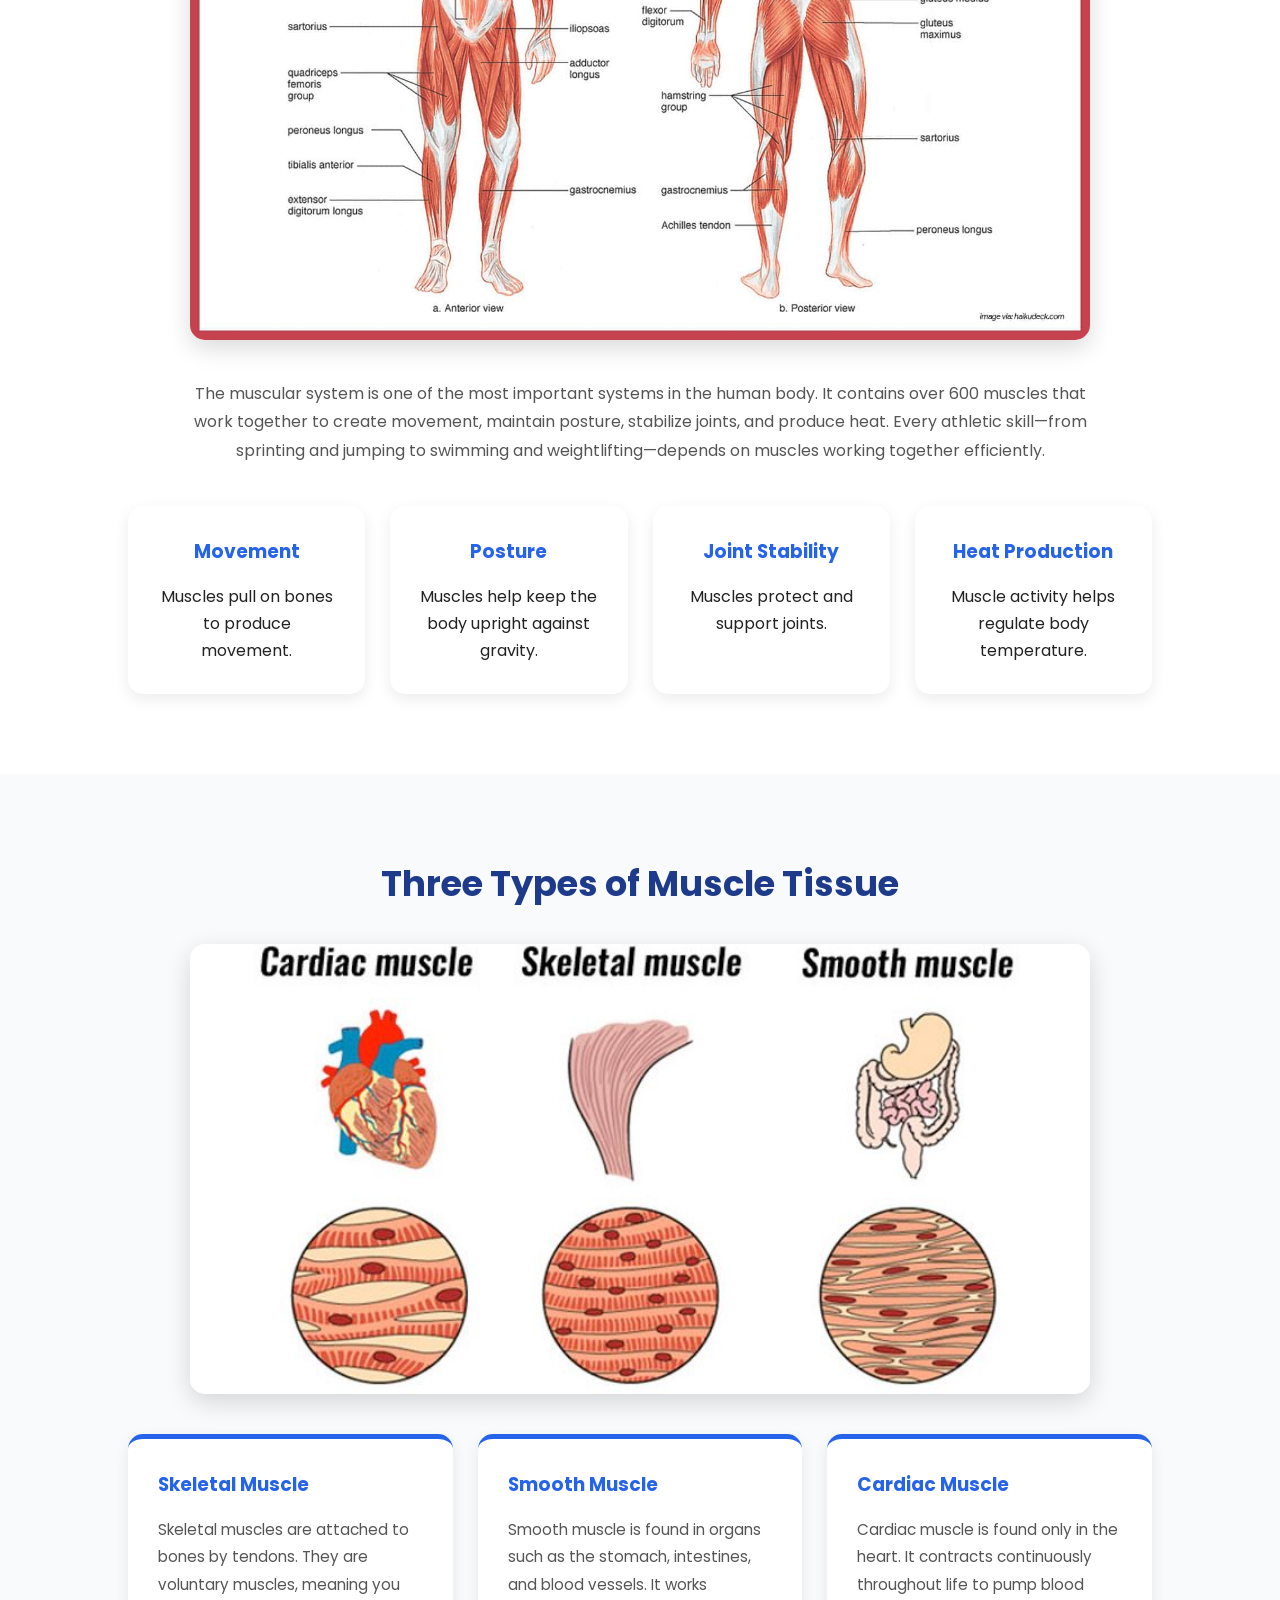
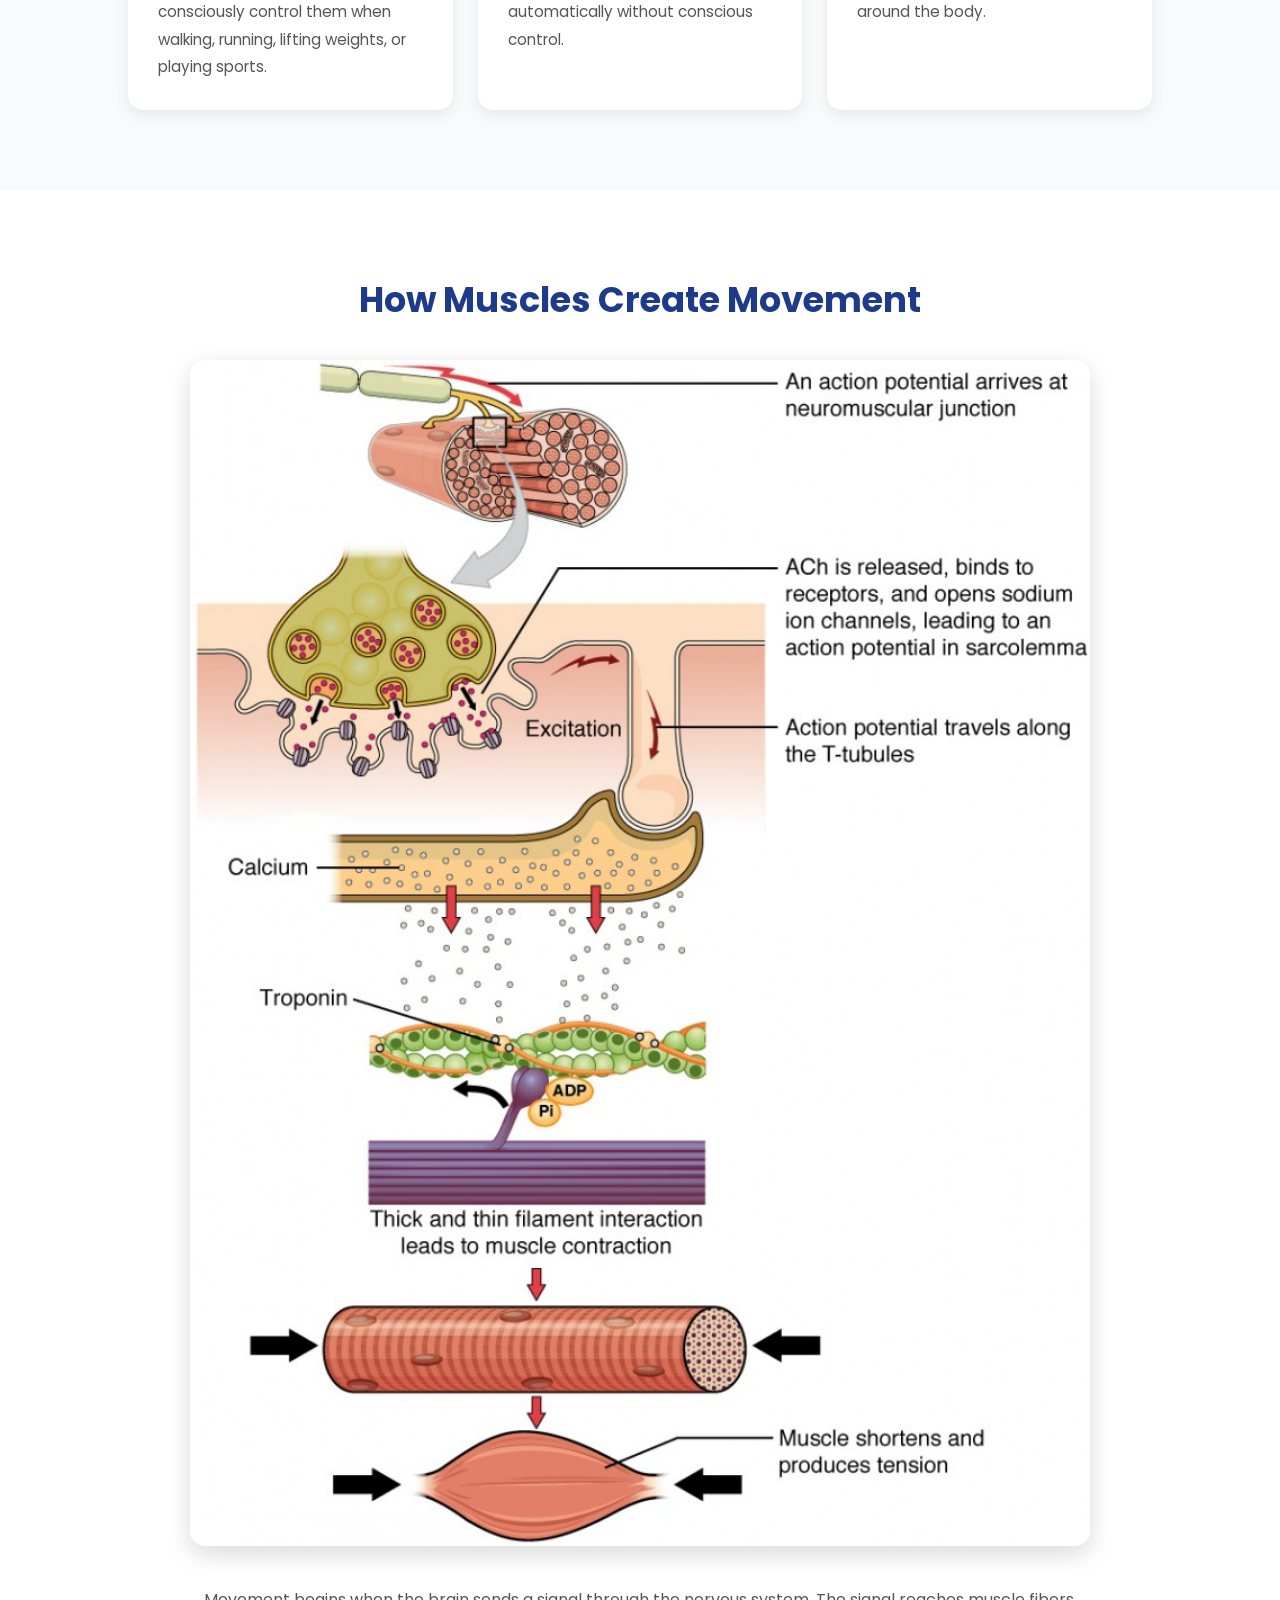
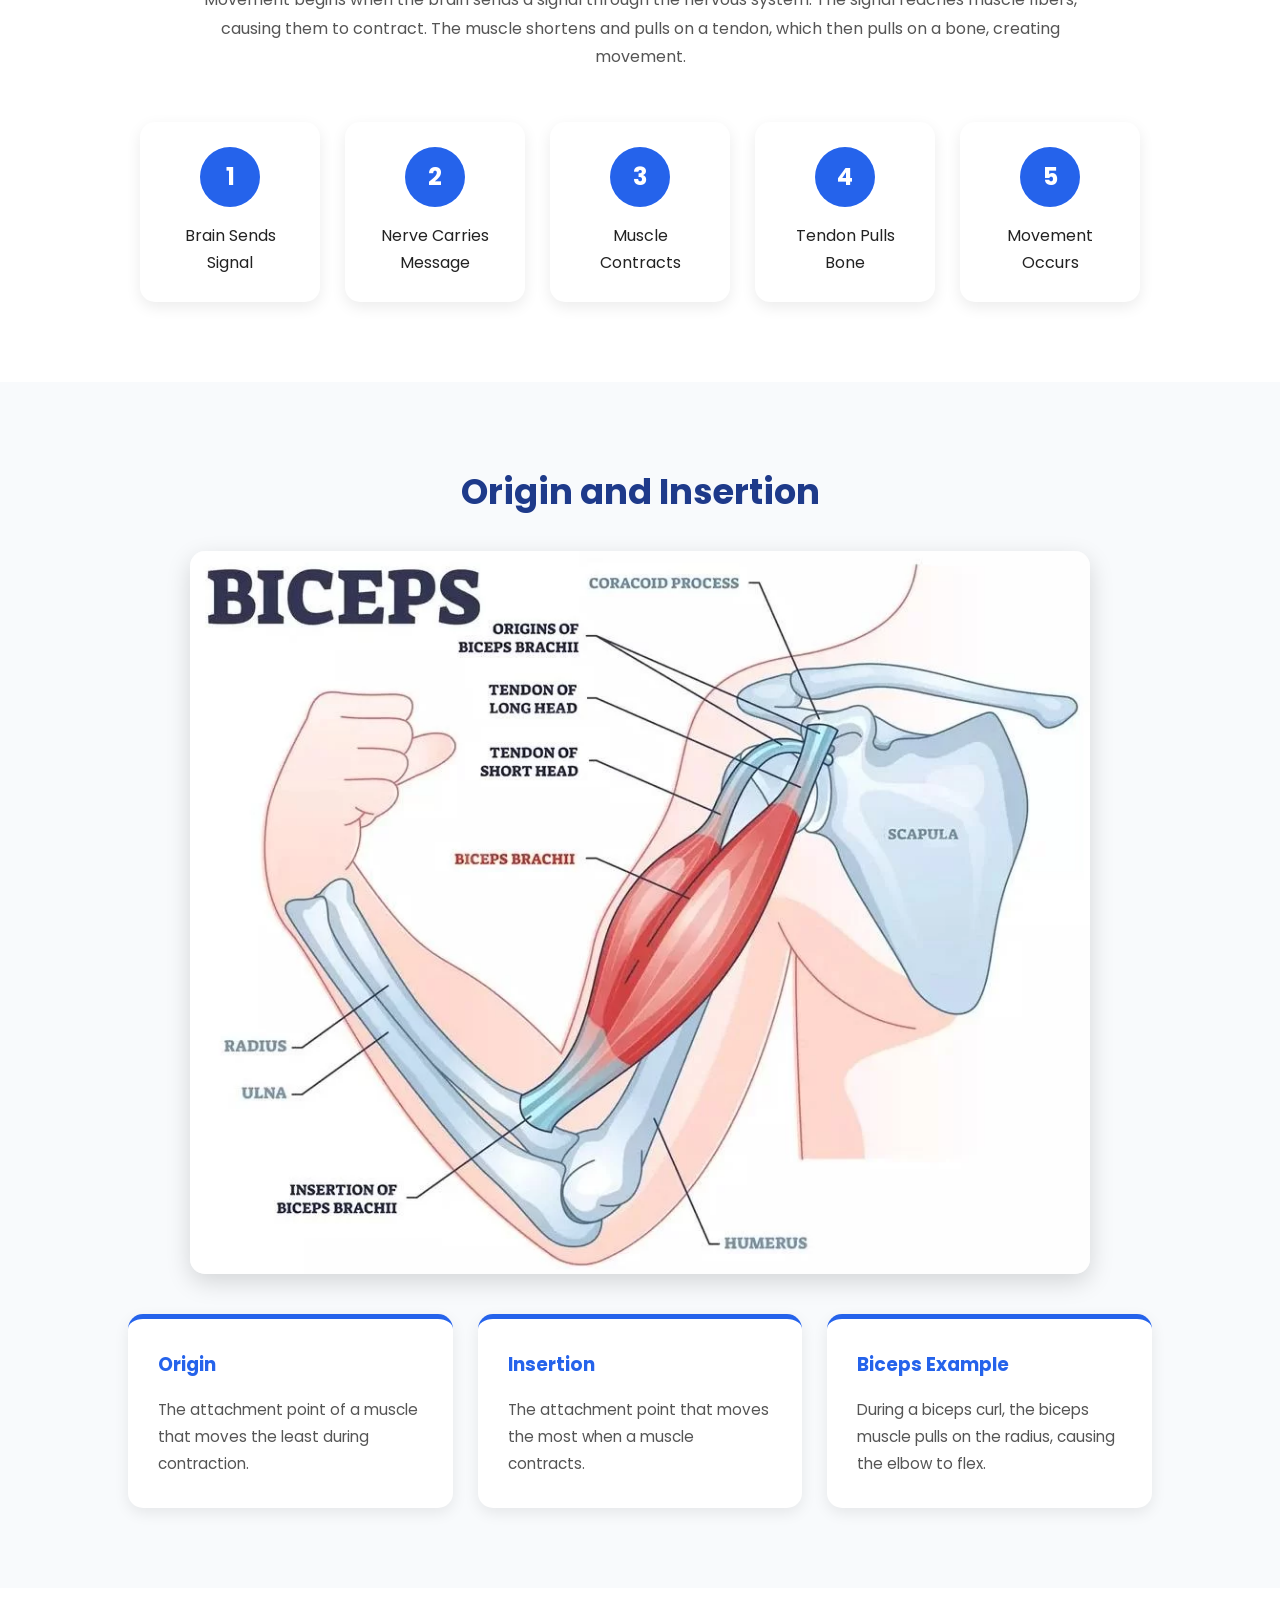
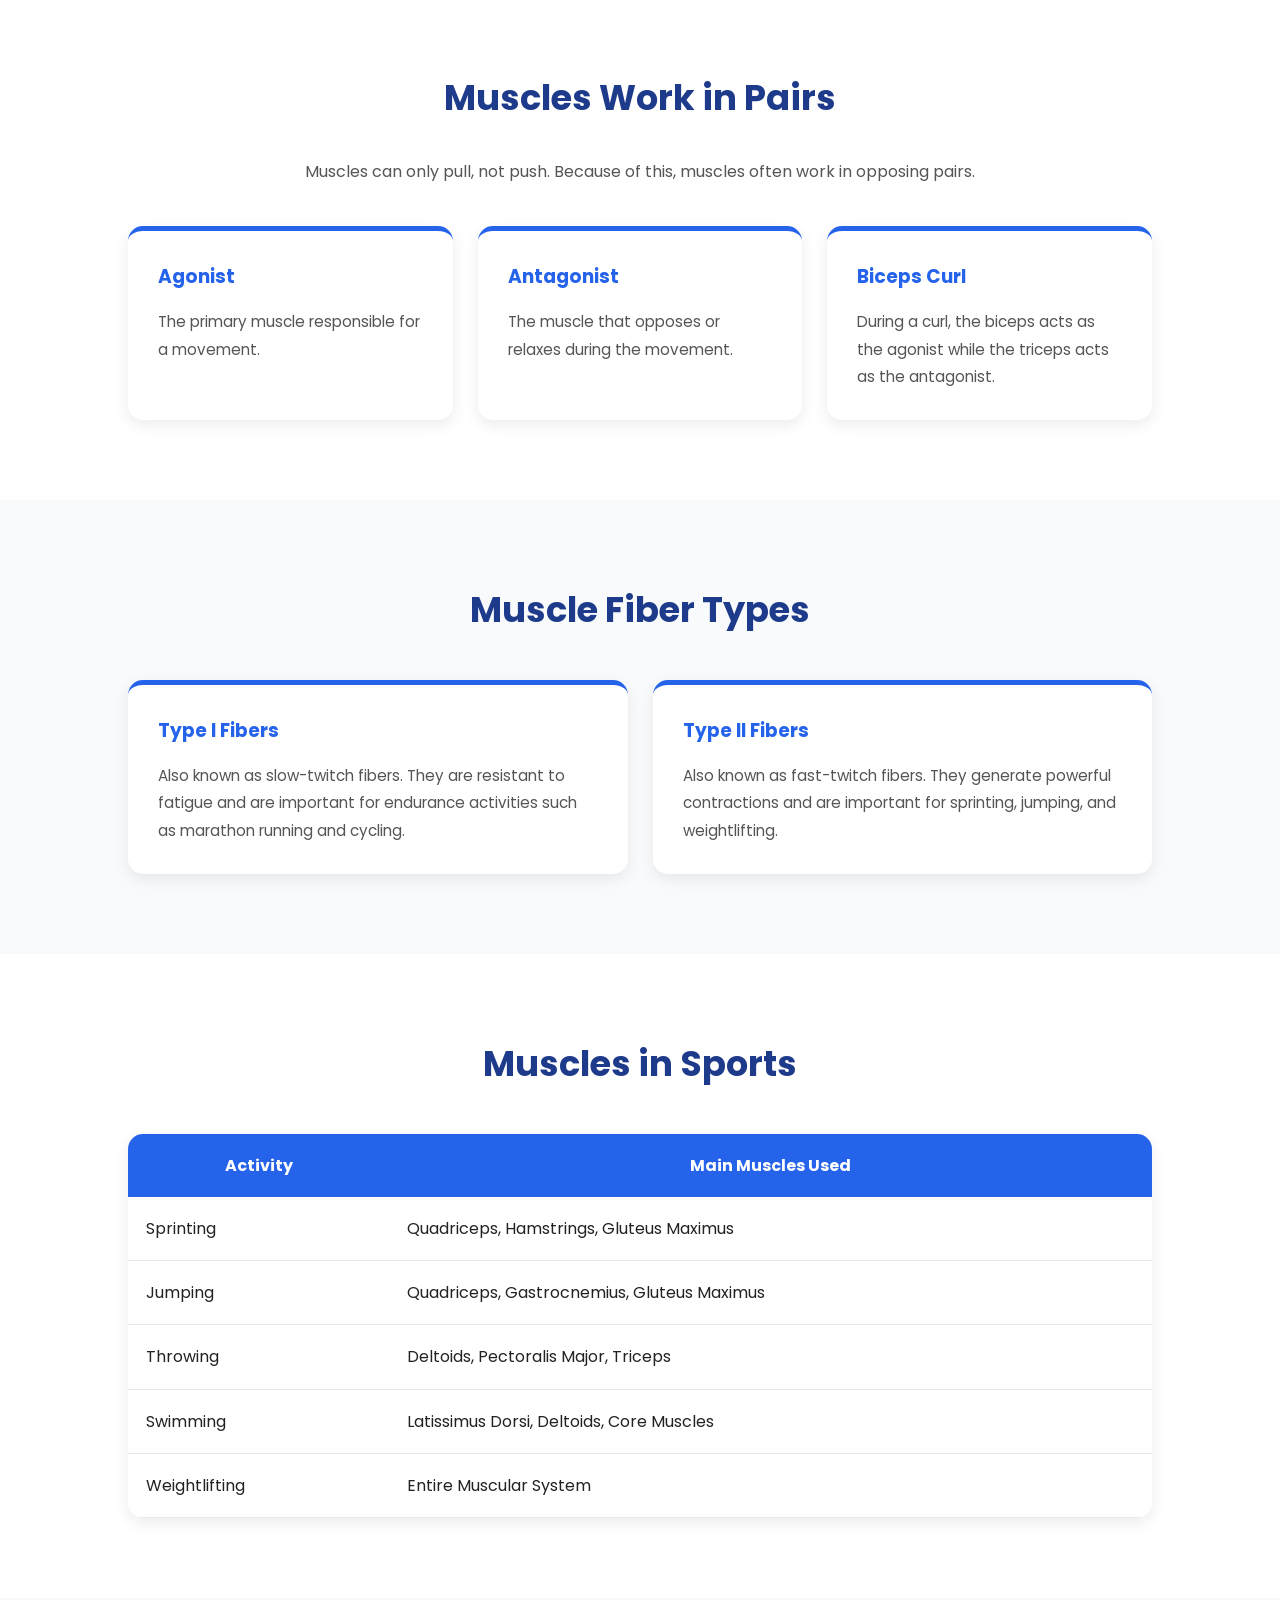
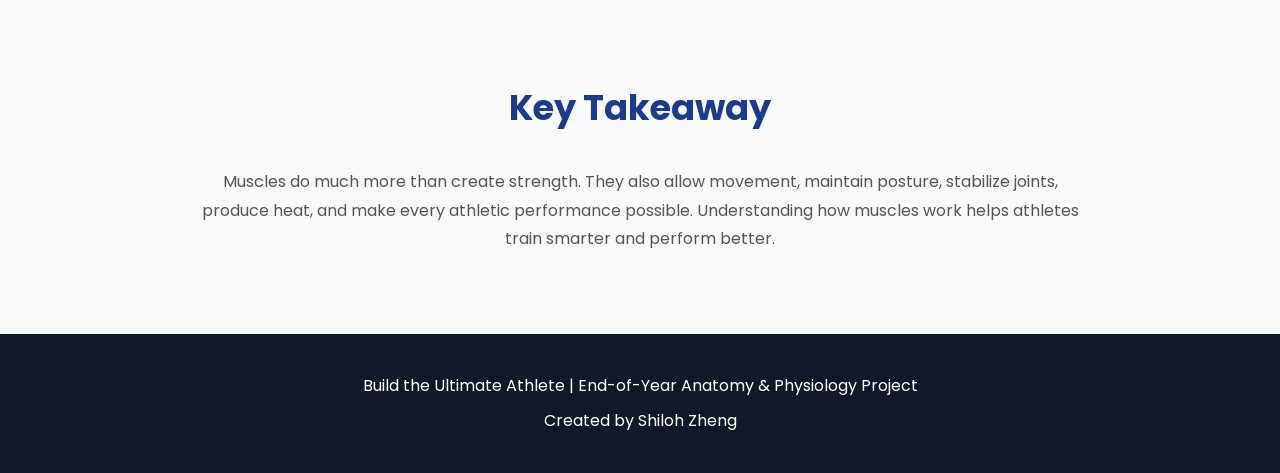
==== commit 7c4f097a: "Update muscular-system.html" ====
--- a/pages/muscular-system.html
+++ b/pages/muscular-system.html
@@ -449,7 +449,7 @@
 
     <p>
         Muscles do much more than create strength.
-        They allow movement, maintain posture,
+        They also allow movement, maintain posture,
         stabilize joints, produce heat, and make every athletic
         performance possible. Understanding how muscles work helps
         athletes train smarter and perform better.
--- a/css/muscular-system.css
+++ b/css/muscular-system.css
@@ -403,3 +403,67 @@
     }
 
 }
+
+/* ===================================
+   IMAGES
+=================================== */
+
+.hero {
+
+    position: relative;
+
+    overflow: hidden;
+
+}
+
+.hero-image {
+
+    position: absolute;
+
+    inset: 0;
+
+    width: 100%;
+
+    height: 100%;
+
+    object-fit: cover;
+
+    opacity: 0.25;
+
+    z-index: 0;
+
+}
+
+.hero-content {
+
+    position: relative;
+
+    z-index: 2;
+
+}
+
+.content-image {
+
+    display: block;
+
+    width: 100%;
+
+    max-width: 900px;
+
+    margin: 30px auto 40px auto;
+
+    border-radius: 15px;
+
+    box-shadow: 0 8px 25px rgba(0,0,0,0.15);
+
+}
+
+@media (max-width: 768px) {
+
+    .content-image {
+
+        width: 100%;
+
+    }
+
+}
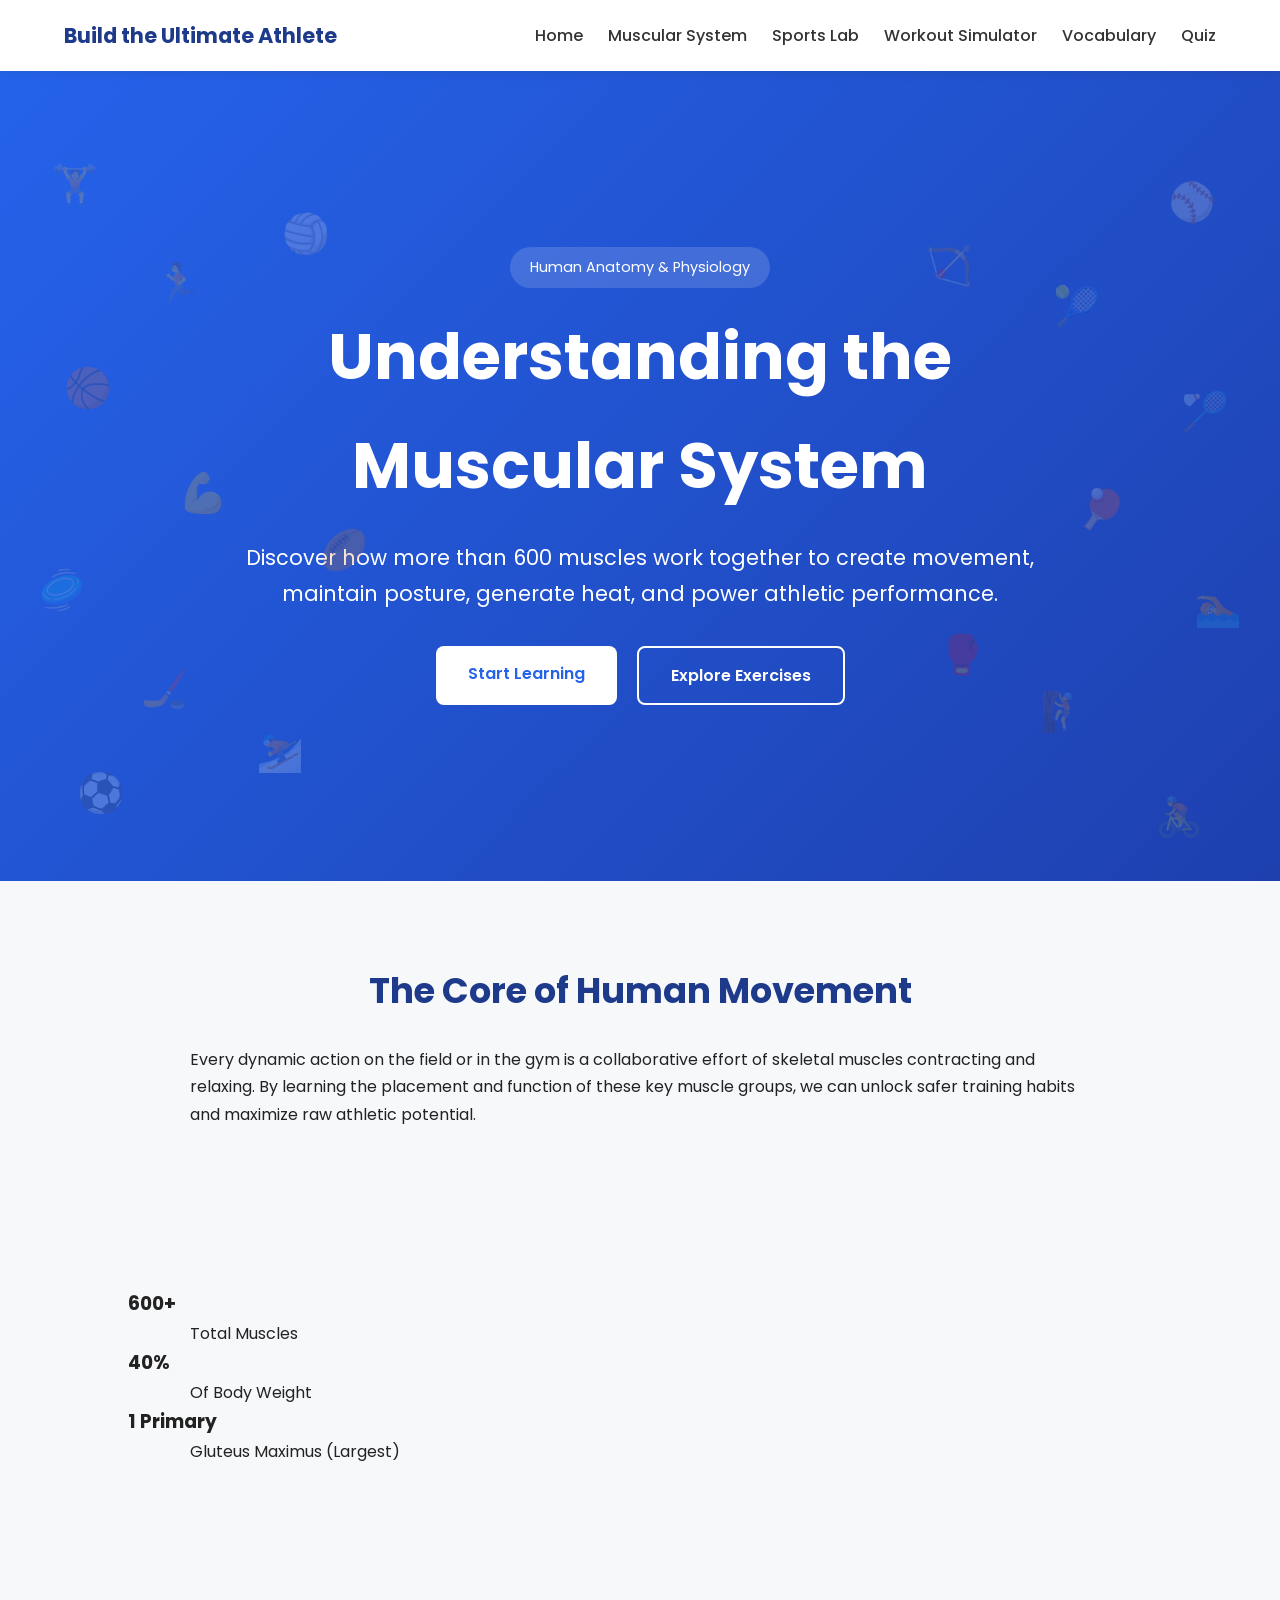
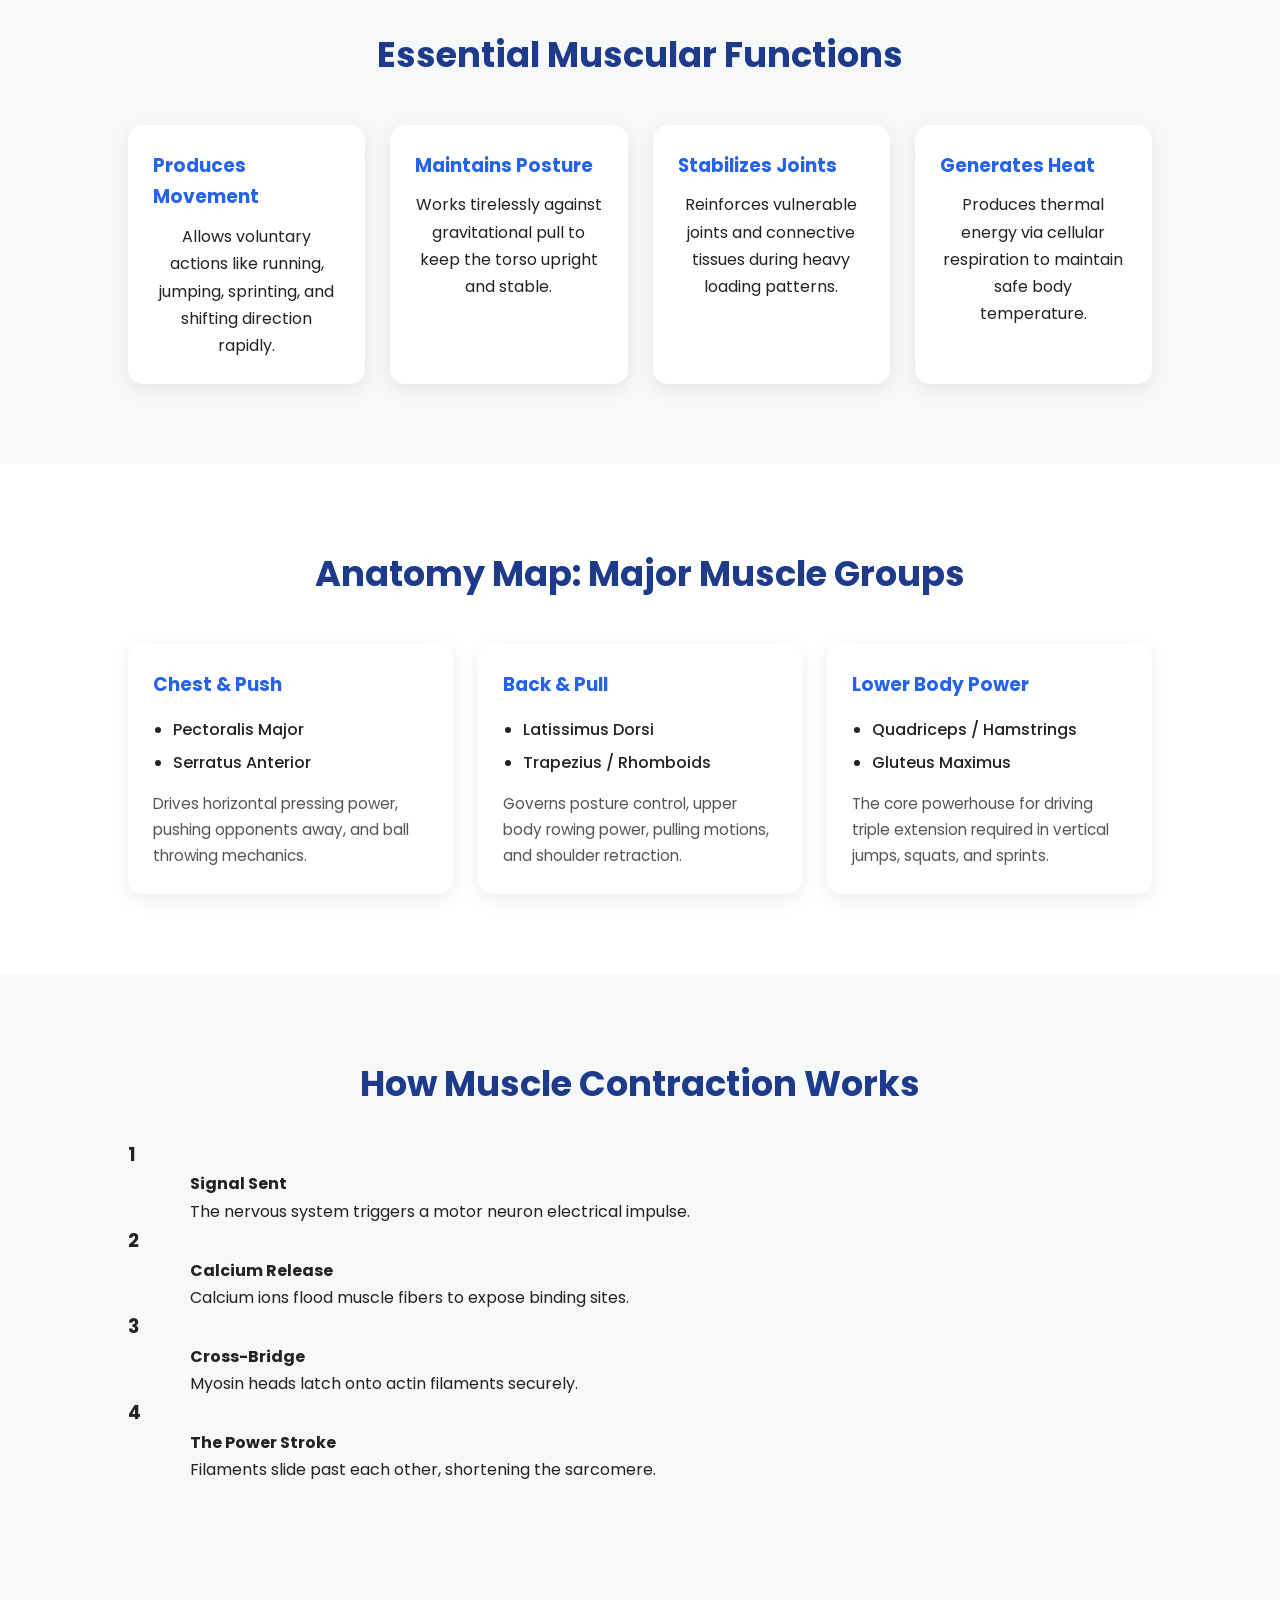
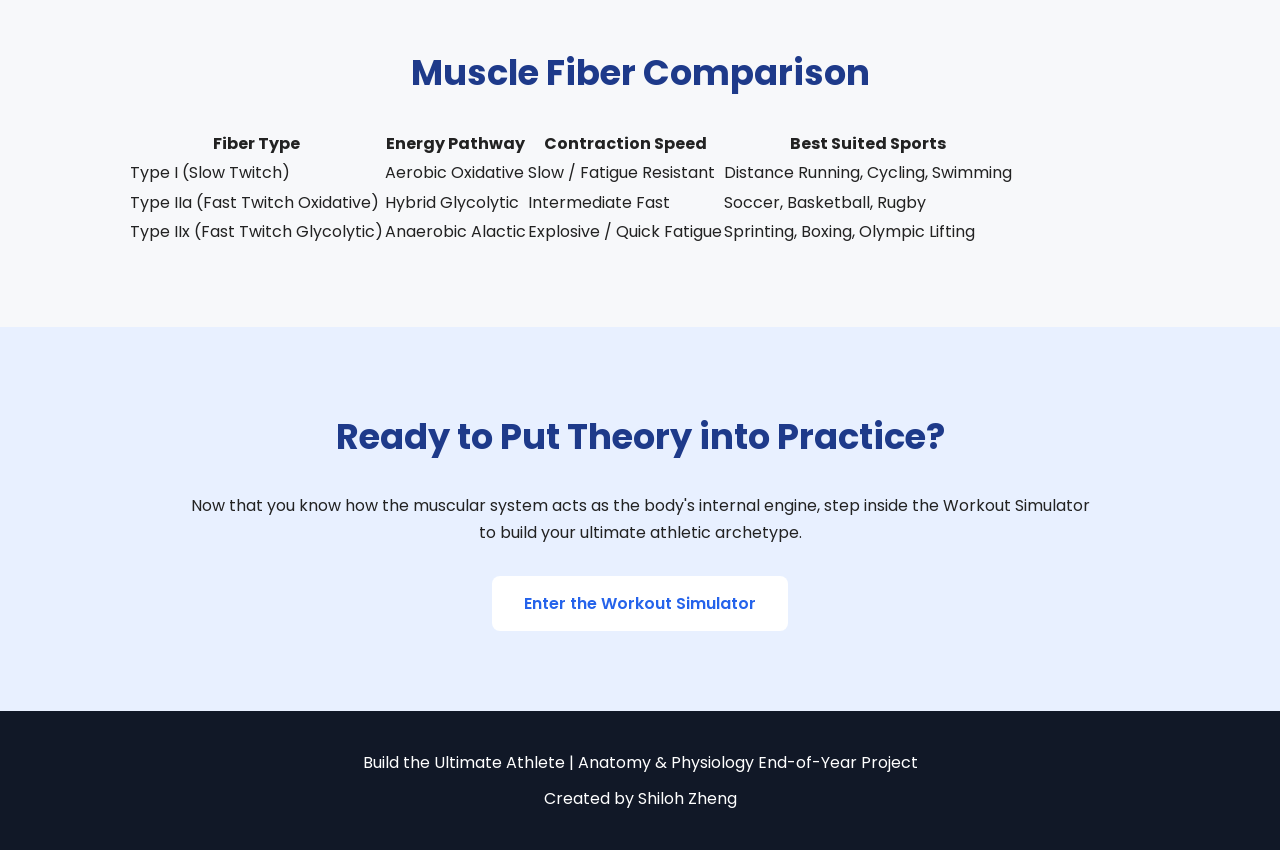
==== commit 407654c7: "Refactor muscular system HTML structure and content Updated the muscular system HTML page to improve" ====
--- a/pages/muscular-system.html
+++ b/pages/muscular-system.html
@@ -1,478 +1,237 @@
 <!DOCTYPE html>
-
 <html lang="en">
-
 <head>
-
-<meta charset="UTF-8">
-<meta name="viewport" content="width=device-width, initial-scale=1.0">
-
-<title>Muscular System | Build the Ultimate Athlete</title>
-
-<!-- CSS -->
-<link rel="stylesheet" href="../css/style.css">
-<link rel="stylesheet" href="../css/muscular-system.css">
-
-<!-- Google Font -->
-<link href="https://fonts.googleapis.com/css2?family=Poppins:wght@300;400;500;600;700&display=swap" rel="stylesheet">
-
+    <meta charset="UTF-8">
+    <meta name="viewport" content="width=device-width, initial-scale=1.0">
+    <title>Understanding the Muscular System</title>
+
+    <link rel="stylesheet" href="../css/style.css">
+    <link rel="stylesheet" href="../css/home.css"> <link href="https://fonts.googleapis.com/css2?family=Poppins:wght@300;400;500;600;700&display=swap" rel="stylesheet">
 </head>
 
 <body>
 
-<!-- Navigation -->
-
-<header>
-
-    <nav>
-
-        <div class="logo">
-            Build the Ultimate Athlete
-        </div>
-
-        <ul>
-            <li><a href="../index.html">Home</a></li>
-            <li><a href="muscular-system.html">Muscular System</a></li>
-            <li><a href="sports-lab.html">Sports Lab</a></li>
-            <li><a href="workout-simulator.html">Workout Simulator</a></li>
-            <li><a href="vocabulary.html">Vocabulary</a></li>
-            <li><a href="quiz.html">Quiz</a></li>
-        </ul>
-
-    </nav>
-
-</header>
-
-<!-- Hero Section -->
-
-<section class="hero">
-
-    <img
-        src="../images/hero-athlete.jpg"
-        alt="Athlete"
-        class="hero-image"
-    >
-
-    <div class="hero-content">
-
-        <span class="badge">
-            Human Anatomy & Physiology
-        </span>
-
-        <h1>
-            Understanding the Muscular System
-        </h1>
-
-        <p>
-            Discover how more than 600 muscles work together to
-            create movement, maintain posture, generate heat,
-            and power athletic performance.
-        </p>
-
-        <div class="hero-buttons">
-
-            <a href="#overview" class="btn">
-                Start Learning
-            </a>
-
-            <a href="workout-simulator.html" class="secondary-btn">
-                Explore Exercises
-            </a>
-
-        </div>
-
-    </div>
-
-</section>
-
-<!-- Quick Stats -->
-
-<section class="vocab-stats">
-
-    <div class="stat-box">
-        <h3>600+</h3>
-        <p>Muscles in the Human Body</p>
-    </div>
-
-    <div class="stat-box">
-        <h3>3</h3>
-        <p>Types of Muscle Tissue</p>
-    </div>
-
-    <div class="stat-box">
-        <h3>24/7</h3>
-        <p>Muscles Working Every Day</p>
-    </div>
-
-</section>
-
-<!-- Overview -->
-
-<section id="overview">
-
-    <h2>What Is the Muscular System?</h2>
-
-    <img
-        src="../images/muscular-system-front-back.jpg"
-        alt="Muscular System Diagram"
-        class="content-image"
-    >
-
-    <p>
-        The muscular system is one of the most important systems in the human body.
-        It contains over 600 muscles that work together to create movement,
-        maintain posture, stabilize joints, and produce heat.
-        Every athletic skill—from sprinting and jumping to swimming and
-        weightlifting—depends on muscles working together efficiently.
-    </p>
-
-    <div class="function-cards">
-
-        <div class="card">
-            <h3>Movement</h3>
+    <header>
+        <nav>
+            <div class="logo">
+                Build the Ultimate Athlete
+            </div>
+
+            <ul>
+                <li><a href="../index.html">Home</a></li>
+                <li><a href="muscular-system.html">Muscular System</a></li>
+                <li><a href="sports-lab.html">Sports Lab</a></li>
+                <li><a href="workout-simulator.html">Workout Simulator</a></li>
+                <li><a href="vocabulary.html">Vocabulary</a></li>
+                <li><a href="quiz.html">Quiz</a></li>
+            </ul>
+        </nav>
+    </header>
+
+    <section class="hero">
+        
+        <img src="../images/hero-bg.jpg" alt="Athlete Background" class="hero-image" onerror="this.style.display='none'">
+
+        <div class="hero-content">
+        
+            <span class="badge" style="background: rgba(255,255,255,0.15); padding: 8px 20px; border-radius: 50px; display: inline-block; margin-bottom: 15px; font-weight: 50px;">
+                Human Anatomy & Physiology
+            </span>
+        
+            <h1>
+                Understanding the Muscular System
+            </h1>
+        
             <p>
-                Muscles pull on bones to produce movement.
+                Discover how more than 600 muscles work together to create movement,
+                maintain posture, generate heat, and power athletic performance.
             </p>
-        </div>
-
-        <div class="card">
-            <h3>Posture</h3>
-            <p>
-                Muscles help keep the body upright against gravity.
-            </p>
-        </div>
-
-        <div class="card">
-            <h3>Joint Stability</h3>
-            <p>
-                Muscles protect and support joints.
-            </p>
-        </div>
-
-        <div class="card">
-            <h3>Heat Production</h3>
-            <p>
-                Muscle activity helps regulate body temperature.
-            </p>
-        </div>
-
-    </div>
-
-</section>
-
-<!-- Types of Muscle -->
-
-<section>
-
-    <h2>Three Types of Muscle Tissue</h2>
-
-    <img
-        src="../images/muscle-types.jpg"
-        alt="Types of Muscle Tissue"
-        class="content-image"
-    >
-
-    <div class="muscle-grid">
-
-        <div class="muscle-card">
-
-            <h3>Skeletal Muscle</h3>
-
-            <p>
-                Skeletal muscles are attached to bones by tendons.
-                They are voluntary muscles, meaning you consciously
-                control them when walking, running, lifting weights,
-                or playing sports.
-            </p>
-
-        </div>
-
-        <div class="muscle-card">
-
-            <h3>Smooth Muscle</h3>
-
-            <p>
-                Smooth muscle is found in organs such as the stomach,
-                intestines, and blood vessels. It works automatically
-                without conscious control.
-            </p>
-
-        </div>
-
-        <div class="muscle-card">
-
-            <h3>Cardiac Muscle</h3>
-
-            <p>
-                Cardiac muscle is found only in the heart.
-                It contracts continuously throughout life to pump blood
-                around the body.
-            </p>
-
-        </div>
-
-    </div>
-
-</section>
-
-<!-- Contraction -->
-
-<section>
-
-    <h2>How Muscles Create Movement</h2>
-
-    <img
-        src="../images/muscle-contraction.jpg"
-        alt="Muscle Contraction"
-        class="content-image"
-    >
-
-    <p>
-        Movement begins when the brain sends a signal through the nervous system.
-        The signal reaches muscle fibers, causing them to contract.
-        The muscle shortens and pulls on a tendon, which then pulls on a bone,
-        creating movement.
-    </p>
-
-    <div class="steps">
-
-        <div class="step">
-            <h3>1</h3>
-            <p>Brain Sends Signal</p>
-        </div>
-
-        <div class="step">
-            <h3>2</h3>
-            <p>Nerve Carries Message</p>
-        </div>
-
-        <div class="step">
-            <h3>3</h3>
-            <p>Muscle Contracts</p>
-        </div>
-
-        <div class="step">
-            <h3>4</h3>
-            <p>Tendon Pulls Bone</p>
-        </div>
-
-        <div class="step">
-            <h3>5</h3>
-            <p>Movement Occurs</p>
-        </div>
-
-    </div>
-
-</section>
-
-<!-- Origin and Insertion -->
-
-<section>
-
-    <h2>Origin and Insertion</h2>
-
-    <img
-        src="../images/biceps-curl-anatomy.jpg"
-        alt="Biceps Anatomy"
-        class="content-image"
-    >
-
-    <div class="muscle-grid">
-
-        <div class="muscle-card">
-
-            <h3>Origin</h3>
-
-            <p>
-                The attachment point of a muscle that moves the least
-                during contraction.
-            </p>
-
-        </div>
-
-        <div class="muscle-card">
-
-            <h3>Insertion</h3>
-
-            <p>
-                The attachment point that moves the most when a muscle contracts.
-            </p>
-
-        </div>
-
-        <div class="muscle-card">
-
-            <h3>Biceps Example</h3>
-
-            <p>
-                During a biceps curl, the biceps muscle pulls on the radius,
-                causing the elbow to flex.
-            </p>
-
-        </div>
-
-    </div>
-
-</section>
-
-<!-- Agonist and Antagonist -->
-
-<section>
-
-    <h2>Muscles Work in Pairs</h2>
-
-    <p>
-        Muscles can only pull, not push. Because of this,
-        muscles often work in opposing pairs.
-    </p>
-
-    <div class="muscle-grid">
-
-        <div class="muscle-card">
-
-            <h3>Agonist</h3>
-
-            <p>
-                The primary muscle responsible for a movement.
-            </p>
-
-        </div>
-
-        <div class="muscle-card">
-
-            <h3>Antagonist</h3>
-
-            <p>
-                The muscle that opposes or relaxes during the movement.
-            </p>
-
-        </div>
-
-        <div class="muscle-card">
-
-            <h3>Biceps Curl</h3>
-
-            <p>
-                During a curl, the biceps acts as the agonist while
-                the triceps acts as the antagonist.
-            </p>
-
-        </div>
-
-    </div>
-
-</section>
-
-<!-- Fiber Types -->
-
-<section>
-
-    <h2>Muscle Fiber Types</h2>
-
-    <div class="muscle-grid">
-
-        <div class="muscle-card">
-
-            <h3>Type I Fibers</h3>
-
-            <p>
-                Also known as slow-twitch fibers. They are resistant
-                to fatigue and are important for endurance activities
-                such as marathon running and cycling.
-            </p>
-
-        </div>
-
-        <div class="muscle-card">
-
-            <h3>Type II Fibers</h3>
-
-            <p>
-                Also known as fast-twitch fibers. They generate
-                powerful contractions and are important for sprinting,
-                jumping, and weightlifting.
-            </p>
-
-        </div>
-
-    </div>
-
-</section>
-
-<!-- Sports Connection -->
-
-<section>
-
-    <h2>Muscles in Sports</h2>
-
-    <table>
-
-        <tr>
-            <th>Activity</th>
-            <th>Main Muscles Used</th>
-        </tr>
-
-        <tr>
-            <td>Sprinting</td>
-            <td>Quadriceps, Hamstrings, Gluteus Maximus</td>
-        </tr>
-
-        <tr>
-            <td>Jumping</td>
-            <td>Quadriceps, Gastrocnemius, Gluteus Maximus</td>
-        </tr>
-
-        <tr>
-            <td>Throwing</td>
-            <td>Deltoids, Pectoralis Major, Triceps</td>
-        </tr>
-
-        <tr>
-            <td>Swimming</td>
-            <td>Latissimus Dorsi, Deltoids, Core Muscles</td>
-        </tr>
-
-        <tr>
-            <td>Weightlifting</td>
-            <td>Entire Muscular System</td>
-        </tr>
-
-    </table>
-
-</section>
-
-<!-- Takeaway -->
-
-<section class="cta">
-
-    <h2>Key Takeaway</h2>
-
-    <p>
-        Muscles do much more than create strength.
-        They also allow movement, maintain posture,
-        stabilize joints, produce heat, and make every athletic
-        performance possible. Understanding how muscles work helps
-        athletes train smarter and perform better.
-    </p>
-
-</section>
-
-<!-- Footer -->
-
-<footer>
-
-    <p>
-        Build the Ultimate Athlete | End-of-Year Anatomy & Physiology Project
-    </p>
-
-    <p>
-        Created by Shiloh Zheng
-    </p>
-
-</footer>
-
-<script src="../js/main.js"></script>
-
+        
+            <div class="hero-buttons">
+                <a href="#anatomy-intro" class="btn">
+                    Start Learning
+                </a>
+        
+                <a href="workout-simulator.html" class="secondary-btn">
+                    Explore Exercises
+                </a>
+            </div>
+        
+        </div>
+        
+        <div class="floating-icons-container">
+            <div class="floating-icon icon-1">🏋️</div>
+            <div class="floating-icon icon-2">🏃</div>
+            <div class="floating-icon icon-3">🏀</div>
+            <div class="floating-icon icon-4">💪</div>
+            <div class="floating-icon icon-5">🥏</div>
+            <div class="floating-icon icon-6">🏒</div>
+            <div class="floating-icon icon-7">⚽</div>
+            <div class="floating-icon icon-8">🏐</div>
+            <div class="floating-icon icon-9">🏉</div>
+            <div class="floating-icon icon-10">⛷️</div>
+            <div class="floating-icon icon-11">⚾</div>
+            <div class="floating-icon icon-12">🎾</div>
+            <div class="floating-icon icon-13">🏸</div>
+            <div class="floating-icon icon-14">🏓</div>
+            <div class="floating-icon icon-15">🏊</div>
+            <div class="floating-icon icon-16">🧗</div>
+            <div class="floating-icon icon-17">🚴</div>
+            <div class="floating-icon icon-18">🏹</div>
+            <div class="floating-icon icon-19">🥊</div>
+        </div>
+        
+    </section>
+
+    <section id="anatomy-intro" class="intro-section">
+        <h2>The Core of Human Movement</h2>
+        <p>
+            Every dynamic action on the field or in the gym is a collaborative effort of skeletal muscles contracting and relaxing. By learning the placement and function of these key muscle groups, we can unlock safer training habits and maximize raw athletic potential.
+        </p>
+    </section>
+
+    <section class="vocab-stats">
+        <div class="stat-box">
+            <h3>600+</h3>
+            <p>Total Muscles</p>
+        </div>
+        <div class="stat-box">
+            <h3>40%</h3>
+            <p>Of Body Weight</p>
+        </div>
+        <div class="stat-box">
+            <h3>1 Primary</h3>
+            <p>Gluteus Maximus (Largest)</p>
+        </div>
+    </section>
+
+    <section class="functions">
+        <h2>Essential Muscular Functions</h2>
+        <div class="function-cards">
+            <div class="card">
+                <h3>Produces Movement</h3>
+                <p>Allows voluntary actions like running, jumping, sprinting, and shifting direction rapidly.</p>
+            </div>
+            <div class="card">
+                <h3>Maintains Posture</h3>
+                <p>Works tirelessly against gravitational pull to keep the torso upright and stable.</p>
+            </div>
+            <div class="card">
+                <h3>Stabilizes Joints</h3>
+                <p>Reinforces vulnerable joints and connective tissues during heavy loading patterns.</p>
+            </div>
+            <div class="card">
+                <h3>Generates Heat</h3>
+                <p>Produces thermal energy via cellular respiration to maintain safe body temperature.</p>
+            </div>
+        </div>
+    </section>
+
+    <section class="muscles">
+        <h2>Anatomy Map: Major Muscle Groups</h2>
+        <div class="muscle-grid">
+            <div class="muscle-card">
+                <h3>Chest & Push</h3>
+                <ul>
+                    <li>Pectoralis Major</li>
+                    <li>Serratus Anterior</li>
+                </ul>
+                <p>Drives horizontal pressing power, pushing opponents away, and ball throwing mechanics.</p>
+            </div>
+            <div class="muscle-card">
+                <h3>Back & Pull</h3>
+                <ul>
+                    <li>Latissimus Dorsi</li>
+                    <li>Trapezius / Rhomboids</li>
+                </ul>
+                <p>Governs posture control, upper body rowing power, pulling motions, and shoulder retraction.</p>
+            </div>
+            <div class="muscle-card">
+                <h3>Lower Body Power</h3>
+                <ul>
+                    <li>Quadriceps / Hamstrings</li>
+                    <li>Gluteus Maximus</li>
+                </ul>
+                <p>The core powerhouse for driving triple extension required in vertical jumps, squats, and sprints.</p>
+            </div>
+        </div>
+    </section>
+
+    <section class="movement-breakdown">
+        <h2>How Muscle Contraction Works</h2>
+        <div class="steps">
+            <div class="step">
+                <h3>1</h3>
+                <p><strong>Signal Sent</strong><br>The nervous system triggers a motor neuron electrical impulse.</p>
+            </div>
+            <div class="step">
+                <h3>2</h3>
+                <p><strong>Calcium Release</strong><br>Calcium ions flood muscle fibers to expose binding sites.</p>
+            </div>
+            <div class="step">
+                <h3>3</h3>
+                <p><strong>Cross-Bridge</strong><br>Myosin heads latch onto actin filaments securely.</p>
+            </div>
+            <div class="step">
+                <h3>4</h3>
+                <p><strong>The Power Stroke</strong><br>Filaments slide past each other, shortening the sarcomere.</p>
+            </div>
+        </div>
+    </section>
+
+    <section class="table-section">
+        <h2>Muscle Fiber Comparison</h2>
+        <table>
+            <thead>
+                <tr>
+                    <th>Fiber Type</th>
+                    <th>Energy Pathway</th>
+                    <th>Contraction Speed</th>
+                    <th>Best Suited Sports</th>
+                </tr>
+            </thead>
+            <tbody>
+                <tr>
+                    <td>Type I (Slow Twitch)</td>
+                    <td>Aerobic Oxidative</td>
+                    <td>Slow / Fatigue Resistant</td>
+                    <td>Distance Running, Cycling, Swimming</td>
+                </tr>
+                <tr>
+                    <td>Type IIa (Fast Twitch Oxidative)</td>
+                    <td>Hybrid Glycolytic</td>
+                    <td>Intermediate Fast</td>
+                    <td>Soccer, Basketball, Rugby</td>
+                </tr>
+                <tr>
+                    <td>Type IIx (Fast Twitch Glycolytic)</td>
+                    <td>Anaerobic Alactic</td>
+                    <td>Explosive / Quick Fatigue</td>
+                    <td>Sprinting, Boxing, Olympic Lifting</td>
+                </tr>
+            </tbody>
+        </table>
+    </section>
+
+    <section class="cta">
+        <h2>Ready to Put Theory into Practice?</h2>
+        <p>
+            Now that you know how the muscular system acts as the body's internal engine, step inside the Workout Simulator to build your ultimate athletic archetype.
+        </p>
+        <a href="workout-simulator.html" class="btn">
+            Enter the Workout Simulator
+        </a>
+    </section>
+
+    <footer>
+        <p>
+            Build the Ultimate Athlete | Anatomy & Physiology End-of-Year Project
+        </p>
+        <p>
+            Created by Shiloh Zheng
+        </p>
+    </footer>
+
+    <script src="../js/main.js"></script>
 </body>
-
 </html>
--- a/css/home.css
+++ b/css/home.css
@@ -0,0 +1,69 @@
+/* Home Page Specific Styling */
+
+.about p,
+.functions p,
+.cta p {
+    text-align: center;
+}
+
+.muscles,
+.explore,
+.facts {
+    background-color: white;
+}
+
+/* ==========================================================================
+   💡 ULTRA FLOATING ANIMATION SYSTEM (19 Dynamic Sports Icons)
+   ========================================================================== */
+
+.hero {
+    position: relative;
+    overflow: hidden; /* 防止表情飘出首屏区域 */
+}
+
+/* 统一基础悬浮样式 */
+.floating-icon {
+    position: absolute;
+    font-size: 2.4rem; /* 稍微放大一点，更清晰漂亮 */
+    opacity: 0.2;     /* 淡淡的半透明，保持极佳的科技与学术高级感，不夺走文字焦点 */
+    animation: floatAnimation 6s ease-in-out infinite;
+    user-select: none;
+    pointer-events: none;
+}
+
+/* 慢速、柔和的上下浮动 + 微小旋转动画 */
+@keyframes floatAnimation {
+    0%, 100% { 
+        transform: translateY(0) rotate(0deg); 
+    }
+    50% { 
+        transform: translateY(-25px) rotate(8deg); 
+    }
+}
+
+/* 将 19 种运动图标精准散落在 Hero 区域的左侧（Left）和右侧（Right）
+   通过高低不同的 Top、左右不同的边距，以及交错的 delay，实现完美空气感 
+*/
+
+/* --- 左侧悬浮大军 (Left Side) --- */
+.icon-1  { top: 10%; left: 4%;  animation-delay: 0.0s; animation-duration: 5.5s; } /* 🏋️ Gym Workout */
+.icon-2  { top: 22%; left: 12%; animation-delay: 1.2s; animation-duration: 6.2s; } /* 🏃 Sprinting */
+.icon-3  { top: 35%; left: 5%;  animation-delay: 0.5s; animation-duration: 5.8s; } /* 🏀 Basketball */
+.icon-4  { top: 48%; left: 14%; animation-delay: 2.3s; animation-duration: 6.5s; } /* 💪 Muscle/Gym */
+.icon-5  { top: 60%; left: 3%;  animation-delay: 1.7s; animation-duration: 5.2s; } /* 🥏 Ultimate Frisbee */
+.icon-6  { top: 72%; left: 11%; animation-delay: 3.1s; animation-duration: 6.8s; } /* 🏒 Hockey */
+.icon-7  { top: 85%; left: 6%;  animation-delay: 0.8s; animation-duration: 6.0s; } /* ⚽ Soccer */
+.icon-8  { top: 16%; left: 22%; animation-delay: 2.7s; animation-duration: 5.4s; } /* 🏐 Volleyball */
+.icon-9  { top: 55%; left: 25%; animation-delay: 4.0s; animation-duration: 7.0s; } /* 🏉 Rugby */
+.icon-10 { top: 80%; left: 20%; animation-delay: 1.5s; animation-duration: 5.6s; } /* ⛷️ Skiing */
+
+/* --- 右侧悬浮大军 (Right Side) --- */
+.icon-11 { top: 12%; right: 5%;  animation-delay: 0.3s; animation-duration: 5.9s; } /* ⚾ Baseball */
+.icon-12 { top: 25%; right: 14%; animation-delay: 1.8s; animation-duration: 6.1s; } /* 🎾 Tennis */
+.icon-13 { top: 38%; right: 4%;  animation-delay: 0.9s; animation-duration: 5.3s; } /* 🏸 Badminton */
+.icon-14 { top: 50%; right: 12%; animation-delay: 2.5s; animation-duration: 6.7s; } /* 🏓 Table Tennis */
+.icon-15 { top: 62%; right: 3%;  animation-delay: 1.1s; animation-duration: 5.7s; } /* 🏊 Swimming */
+.icon-16 { top: 75%; right: 15%; animation-delay: 3.4s; animation-duration: 6.4s; } /* 🧗 Rock Climbing */
+.icon-17 { top: 88%; right: 6%;  animation-delay: 2.0s; animation-duration: 5.5s; } /* 🚴 Cycling */
+.icon-18 { top: 20%; right: 24%; animation-delay: 4.2s; animation-duration: 6.9s; } /* 🏹 Archery */
+.icon-19 { top: 68%; right: 23%; animation-delay: 1.3s; animation-duration: 5.1s; } /* 🥊 Boxing */
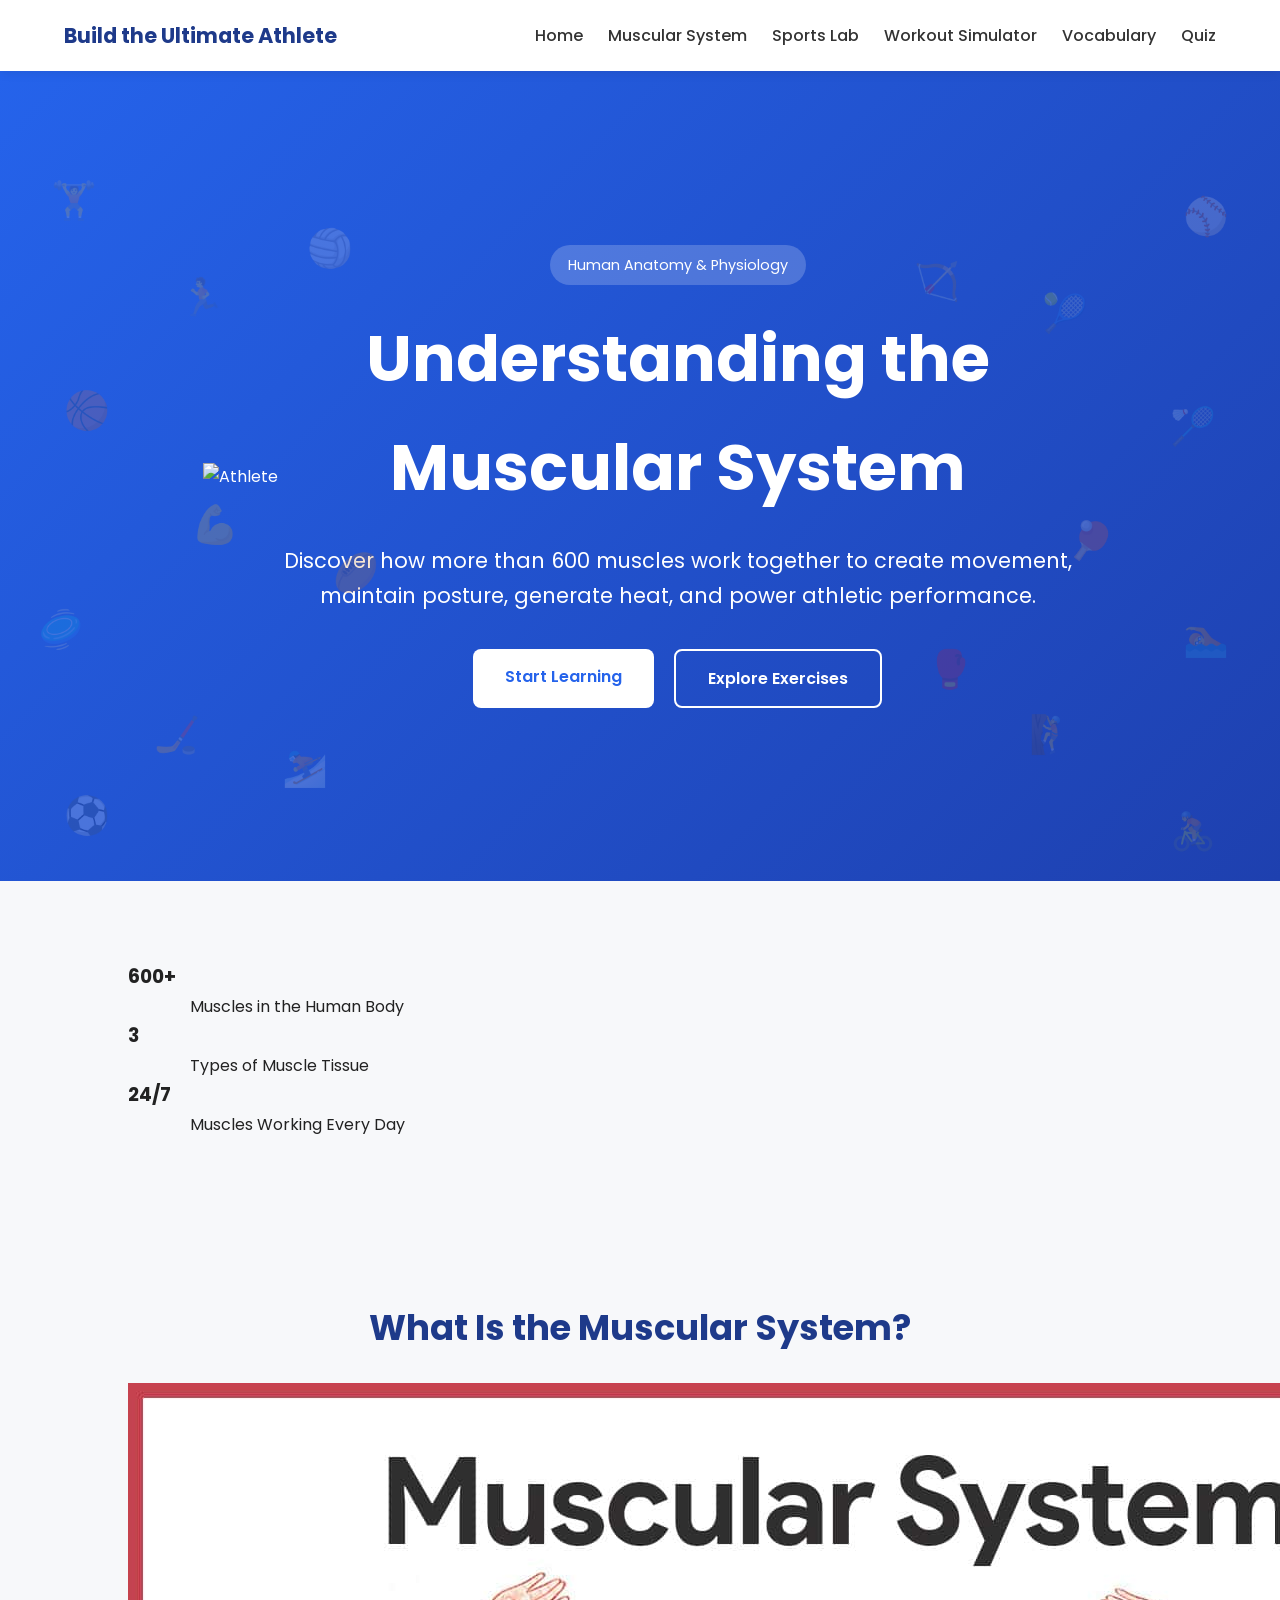
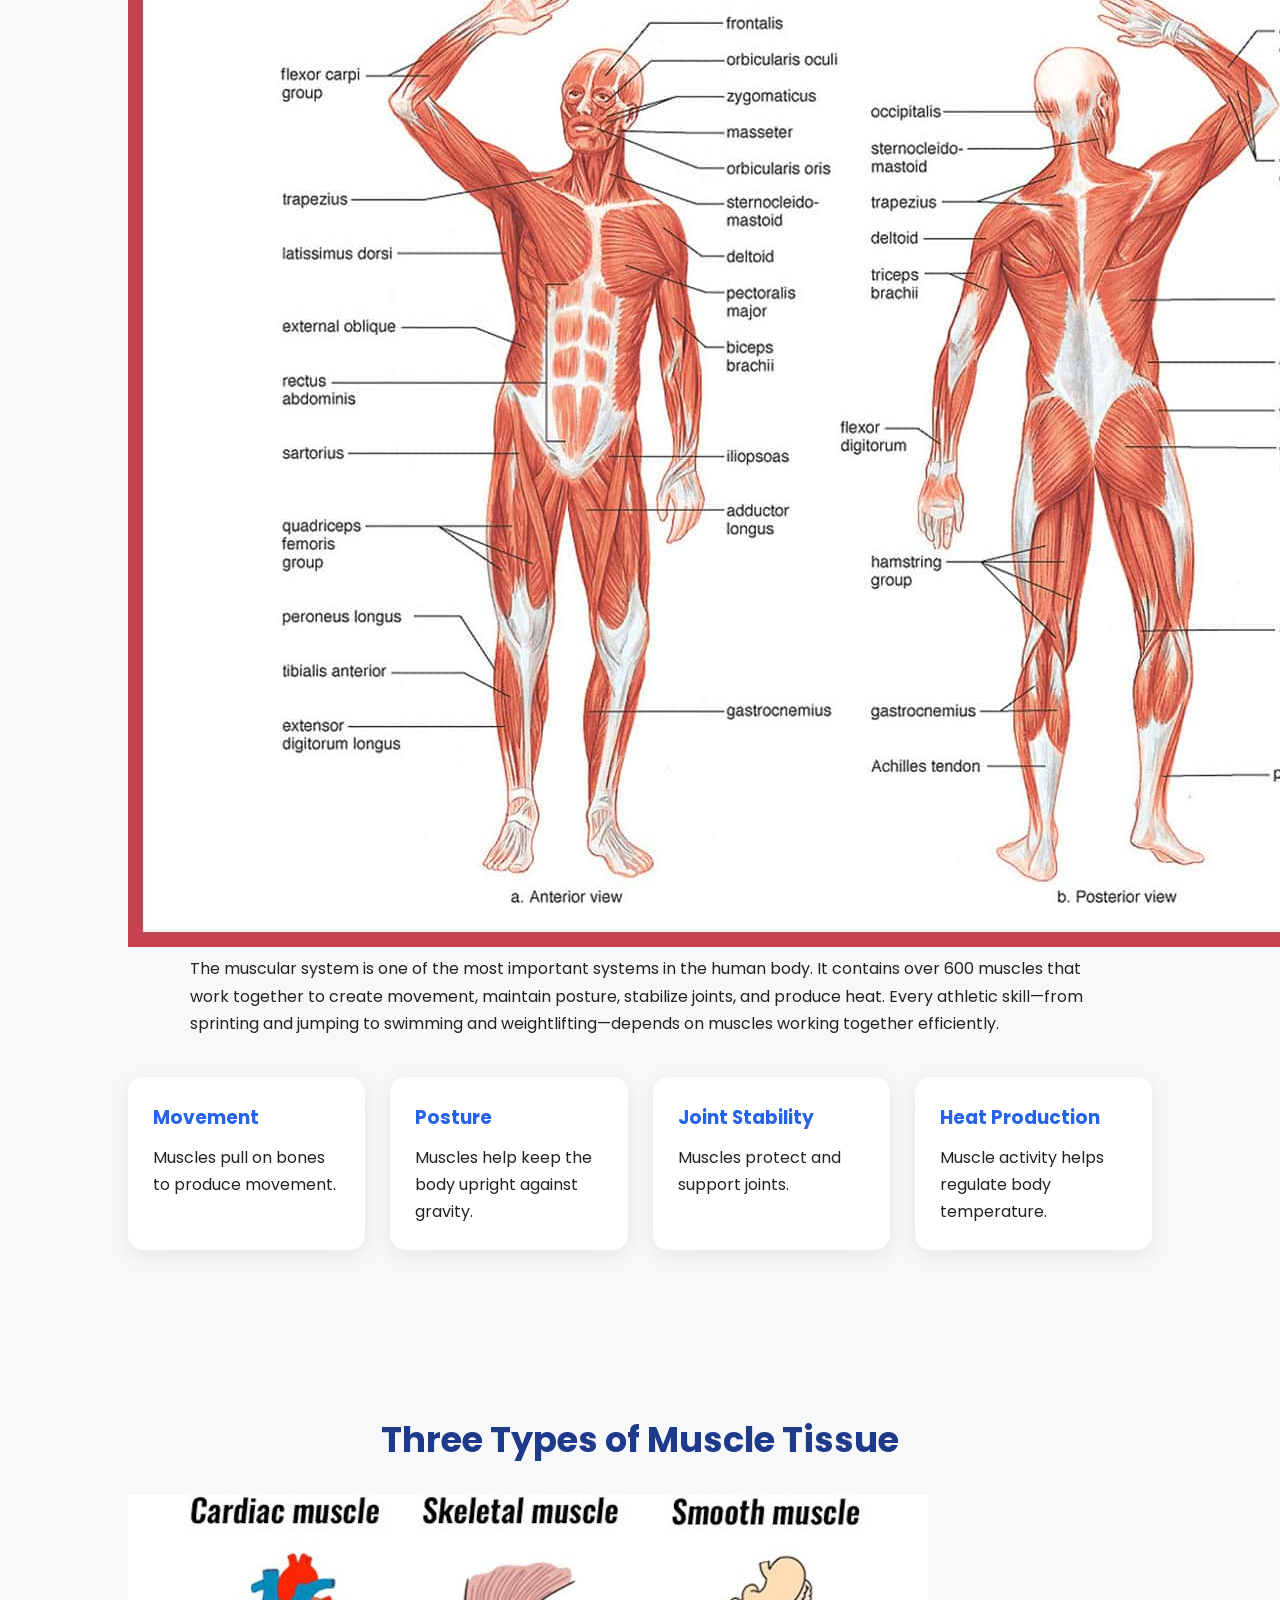
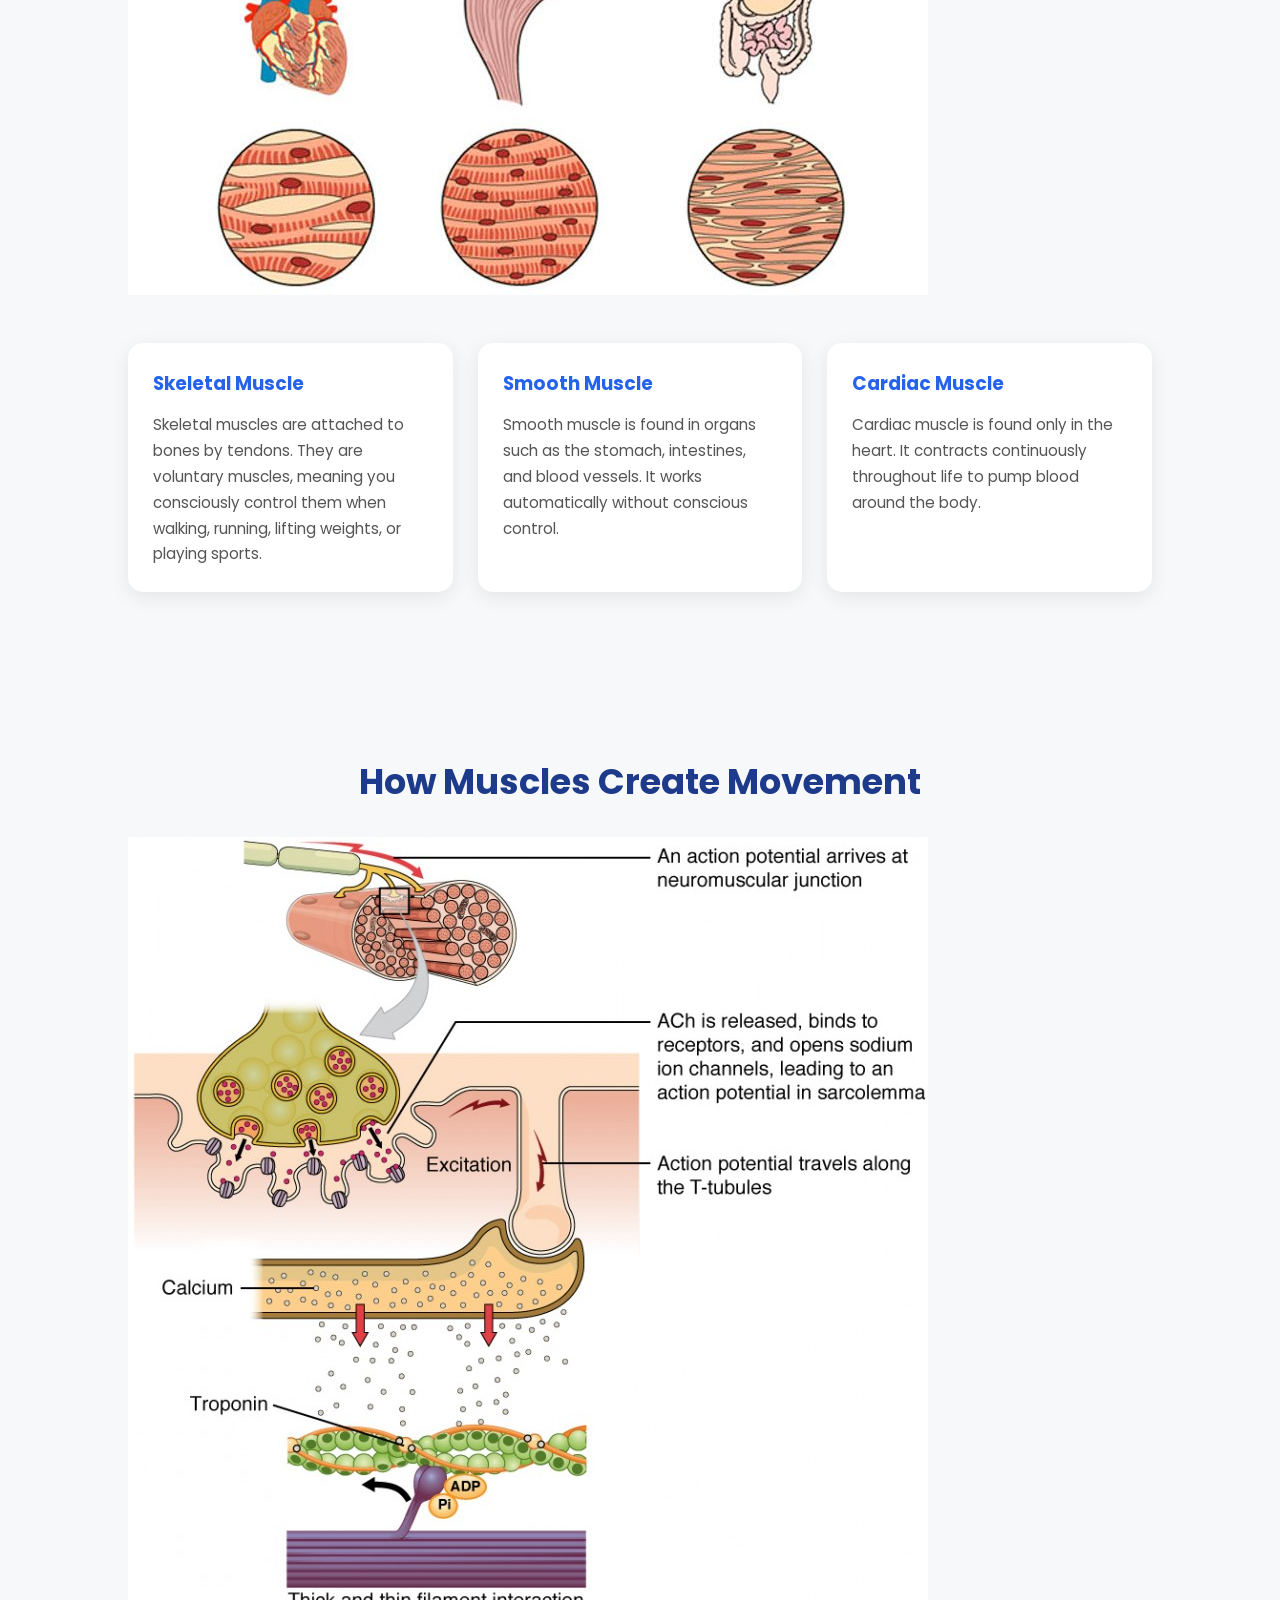
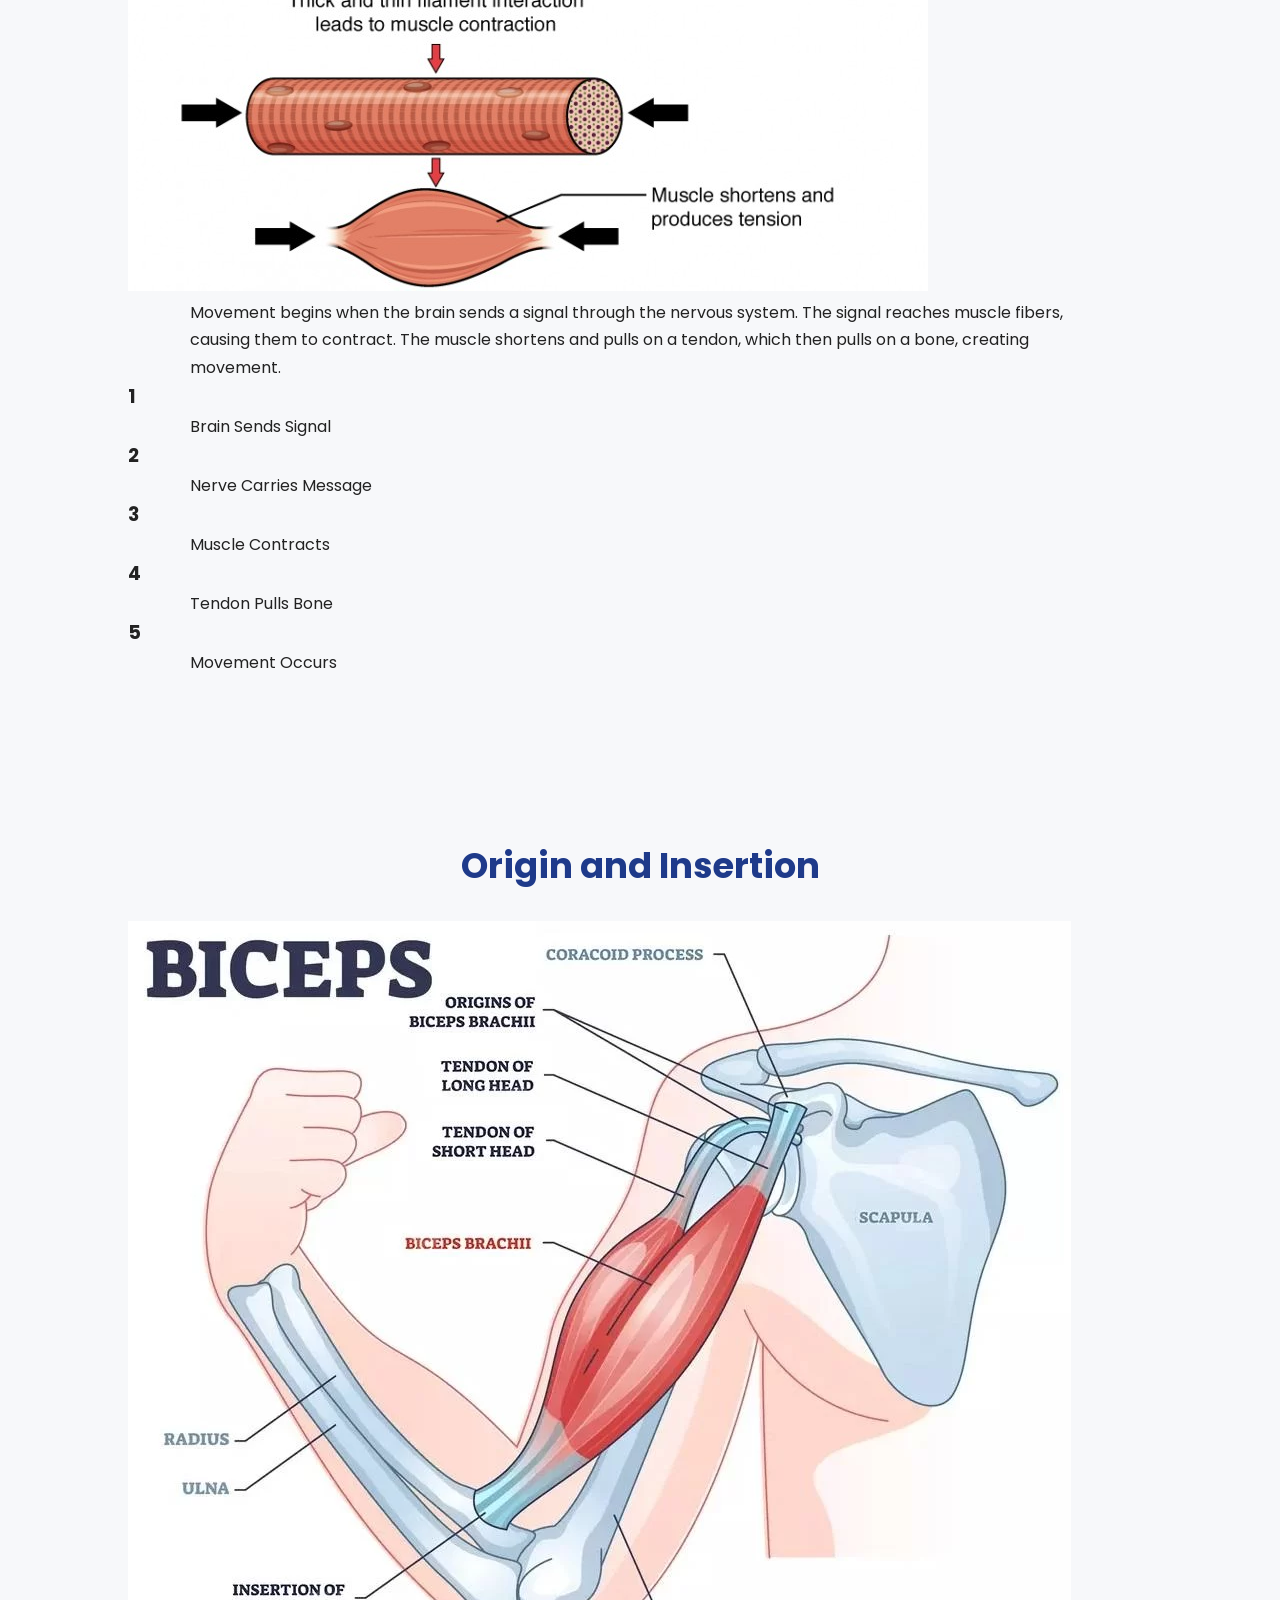
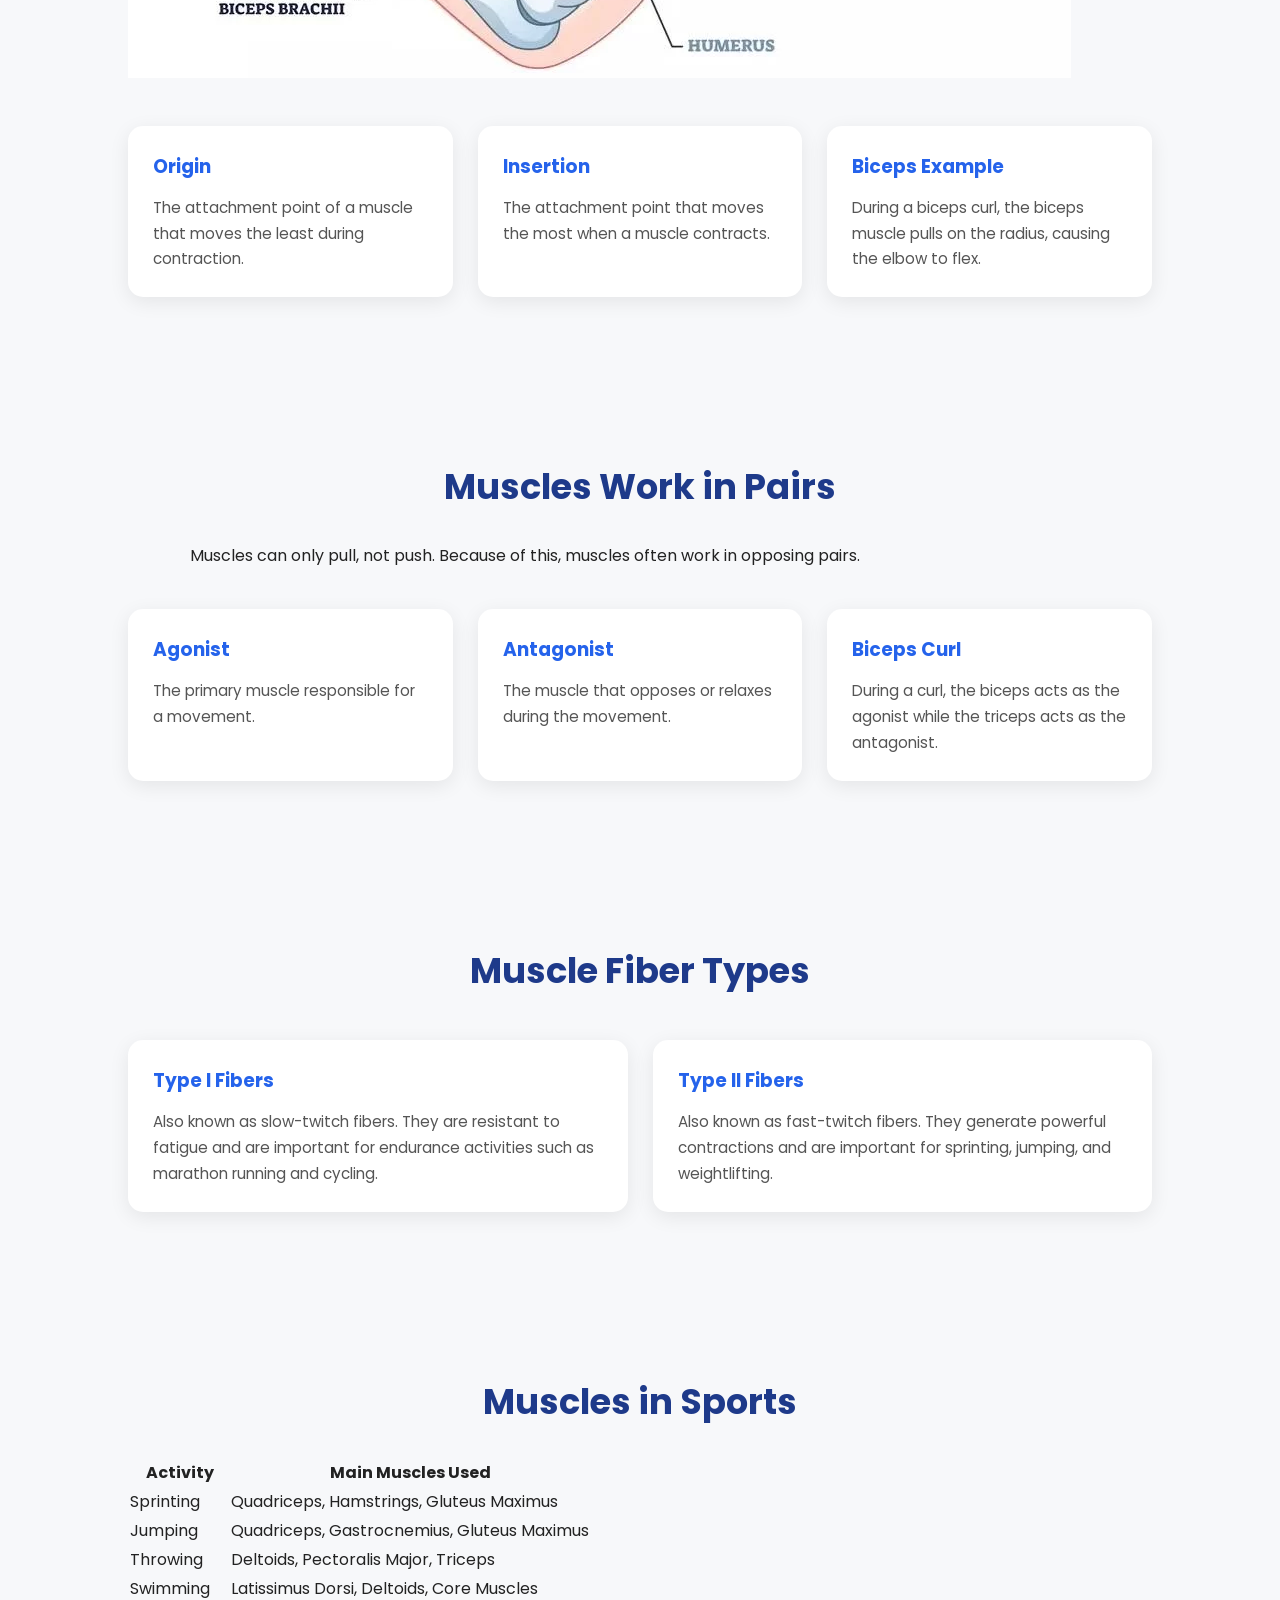
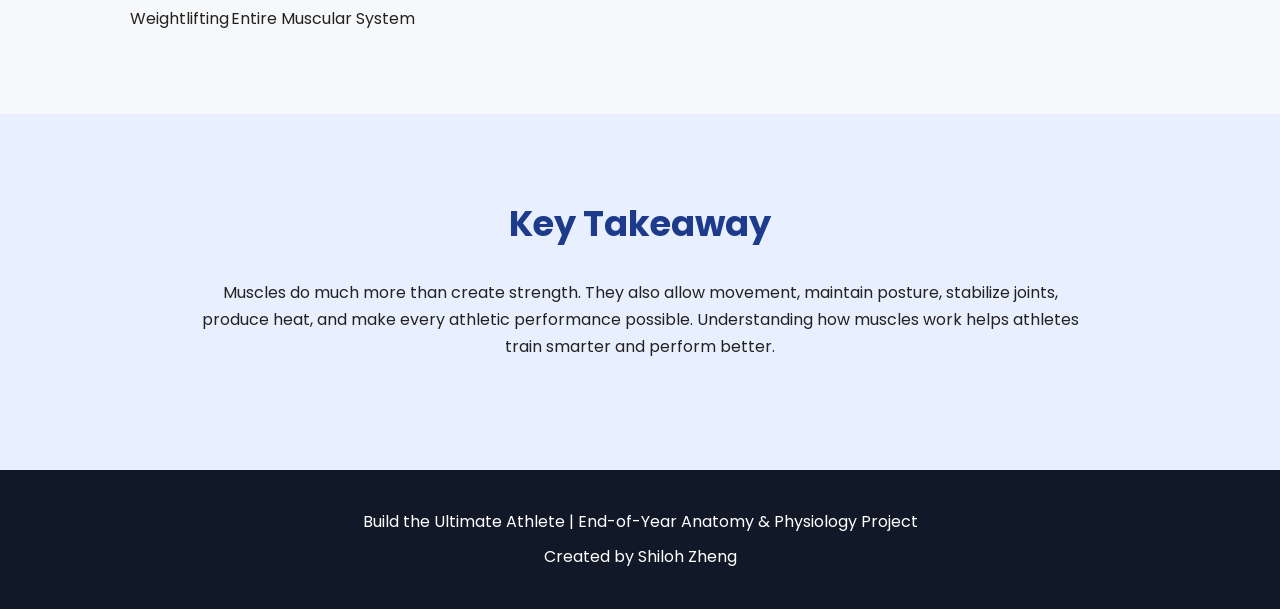
==== commit 94b8b551: "Revamp muscular system page with new design and content Updated the muscular system page with new co" ====
--- a/pages/muscular-system.html
+++ b/pages/muscular-system.html
@@ -1,237 +1,474 @@
 <!DOCTYPE html>
+
 <html lang="en">
+
 <head>
-    <meta charset="UTF-8">
-    <meta name="viewport" content="width=device-width, initial-scale=1.0">
-    <title>Understanding the Muscular System</title>
-
-    <link rel="stylesheet" href="../css/style.css">
-    <link rel="stylesheet" href="../css/home.css"> <link href="https://fonts.googleapis.com/css2?family=Poppins:wght@300;400;500;600;700&display=swap" rel="stylesheet">
+
+<meta charset="UTF-8">
+<meta name="viewport" content="width=device-width, initial-scale=1.0">
+
+<title>Muscular System | Build the Ultimate Athlete</title>
+
+<link rel="stylesheet" href="../css/style.css">
+<link rel="stylesheet" href="../css/muscular-system.css">
+
+<link href="https://fonts.googleapis.com/css2?family=Poppins:wght@300;400;500;600;700&display=swap" rel="stylesheet">
+
 </head>
 
 <body>
 
-    <header>
-        <nav>
-            <div class="logo">
-                Build the Ultimate Athlete
-            </div>
-
-            <ul>
-                <li><a href="../index.html">Home</a></li>
-                <li><a href="muscular-system.html">Muscular System</a></li>
-                <li><a href="sports-lab.html">Sports Lab</a></li>
-                <li><a href="workout-simulator.html">Workout Simulator</a></li>
-                <li><a href="vocabulary.html">Vocabulary</a></li>
-                <li><a href="quiz.html">Quiz</a></li>
-            </ul>
-        </nav>
-    </header>
-
-    <section class="hero">
-        
-        <img src="../images/hero-bg.jpg" alt="Athlete Background" class="hero-image" onerror="this.style.display='none'">
-
-        <div class="hero-content">
-        
-            <span class="badge" style="background: rgba(255,255,255,0.15); padding: 8px 20px; border-radius: 50px; display: inline-block; margin-bottom: 15px; font-weight: 50px;">
-                Human Anatomy & Physiology
-            </span>
-        
-            <h1>
-                Understanding the Muscular System
-            </h1>
-        
-            <p>
-                Discover how more than 600 muscles work together to create movement,
-                maintain posture, generate heat, and power athletic performance.
-            </p>
-        
-            <div class="hero-buttons">
-                <a href="#anatomy-intro" class="btn">
-                    Start Learning
-                </a>
-        
-                <a href="workout-simulator.html" class="secondary-btn">
-                    Explore Exercises
-                </a>
-            </div>
-        
-        </div>
-        
-        <div class="floating-icons-container">
-            <div class="floating-icon icon-1">🏋️</div>
-            <div class="floating-icon icon-2">🏃</div>
-            <div class="floating-icon icon-3">🏀</div>
-            <div class="floating-icon icon-4">💪</div>
-            <div class="floating-icon icon-5">🥏</div>
-            <div class="floating-icon icon-6">🏒</div>
-            <div class="floating-icon icon-7">⚽</div>
-            <div class="floating-icon icon-8">🏐</div>
-            <div class="floating-icon icon-9">🏉</div>
-            <div class="floating-icon icon-10">⛷️</div>
-            <div class="floating-icon icon-11">⚾</div>
-            <div class="floating-icon icon-12">🎾</div>
-            <div class="floating-icon icon-13">🏸</div>
-            <div class="floating-icon icon-14">🏓</div>
-            <div class="floating-icon icon-15">🏊</div>
-            <div class="floating-icon icon-16">🧗</div>
-            <div class="floating-icon icon-17">🚴</div>
-            <div class="floating-icon icon-18">🏹</div>
-            <div class="floating-icon icon-19">🥊</div>
-        </div>
-        
-    </section>
-
-    <section id="anatomy-intro" class="intro-section">
-        <h2>The Core of Human Movement</h2>
+<header>
+
+    <nav>
+
+        <div class="logo">
+            Build the Ultimate Athlete
+        </div>
+
+        <ul>
+            <li><a href="../index.html">Home</a></li>
+            <li><a href="muscular-system.html">Muscular System</a></li>
+            <li><a href="sports-lab.html">Sports Lab</a></li>
+            <li><a href="workout-simulator.html">Workout Simulator</a></li>
+            <li><a href="vocabulary.html">Vocabulary</a></li>
+            <li><a href="quiz.html">Quiz</a></li>
+        </ul>
+
+    </nav>
+
+</header>
+
+<section class="hero">
+
+    <img
+        src="../images/hero-athlete.jpg"
+        alt="Athlete"
+        class="hero-image"
+    >
+
+    <div class="hero-content">
+
+        <span class="badge">
+            Human Anatomy & Physiology
+        </span>
+
+        <h1>
+            Understanding the Muscular System
+        </h1>
+
         <p>
-            Every dynamic action on the field or in the gym is a collaborative effort of skeletal muscles contracting and relaxing. By learning the placement and function of these key muscle groups, we can unlock safer training habits and maximize raw athletic potential.
+            Discover how more than 600 muscles work together to
+            create movement, maintain posture, generate heat,
+            and power athletic performance.
         </p>
-    </section>
-
-    <section class="vocab-stats">
-        <div class="stat-box">
-            <h3>600+</h3>
-            <p>Total Muscles</p>
-        </div>
-        <div class="stat-box">
-            <h3>40%</h3>
-            <p>Of Body Weight</p>
-        </div>
-        <div class="stat-box">
-            <h3>1 Primary</h3>
-            <p>Gluteus Maximus (Largest)</p>
-        </div>
-    </section>
-
-    <section class="functions">
-        <h2>Essential Muscular Functions</h2>
-        <div class="function-cards">
-            <div class="card">
-                <h3>Produces Movement</h3>
-                <p>Allows voluntary actions like running, jumping, sprinting, and shifting direction rapidly.</p>
-            </div>
-            <div class="card">
-                <h3>Maintains Posture</h3>
-                <p>Works tirelessly against gravitational pull to keep the torso upright and stable.</p>
-            </div>
-            <div class="card">
-                <h3>Stabilizes Joints</h3>
-                <p>Reinforces vulnerable joints and connective tissues during heavy loading patterns.</p>
-            </div>
-            <div class="card">
-                <h3>Generates Heat</h3>
-                <p>Produces thermal energy via cellular respiration to maintain safe body temperature.</p>
-            </div>
-        </div>
-    </section>
-
-    <section class="muscles">
-        <h2>Anatomy Map: Major Muscle Groups</h2>
-        <div class="muscle-grid">
-            <div class="muscle-card">
-                <h3>Chest & Push</h3>
-                <ul>
-                    <li>Pectoralis Major</li>
-                    <li>Serratus Anterior</li>
-                </ul>
-                <p>Drives horizontal pressing power, pushing opponents away, and ball throwing mechanics.</p>
-            </div>
-            <div class="muscle-card">
-                <h3>Back & Pull</h3>
-                <ul>
-                    <li>Latissimus Dorsi</li>
-                    <li>Trapezius / Rhomboids</li>
-                </ul>
-                <p>Governs posture control, upper body rowing power, pulling motions, and shoulder retraction.</p>
-            </div>
-            <div class="muscle-card">
-                <h3>Lower Body Power</h3>
-                <ul>
-                    <li>Quadriceps / Hamstrings</li>
-                    <li>Gluteus Maximus</li>
-                </ul>
-                <p>The core powerhouse for driving triple extension required in vertical jumps, squats, and sprints.</p>
-            </div>
-        </div>
-    </section>
-
-    <section class="movement-breakdown">
-        <h2>How Muscle Contraction Works</h2>
-        <div class="steps">
-            <div class="step">
-                <h3>1</h3>
-                <p><strong>Signal Sent</strong><br>The nervous system triggers a motor neuron electrical impulse.</p>
-            </div>
-            <div class="step">
-                <h3>2</h3>
-                <p><strong>Calcium Release</strong><br>Calcium ions flood muscle fibers to expose binding sites.</p>
-            </div>
-            <div class="step">
-                <h3>3</h3>
-                <p><strong>Cross-Bridge</strong><br>Myosin heads latch onto actin filaments securely.</p>
-            </div>
-            <div class="step">
-                <h3>4</h3>
-                <p><strong>The Power Stroke</strong><br>Filaments slide past each other, shortening the sarcomere.</p>
-            </div>
-        </div>
-    </section>
-
-    <section class="table-section">
-        <h2>Muscle Fiber Comparison</h2>
-        <table>
-            <thead>
-                <tr>
-                    <th>Fiber Type</th>
-                    <th>Energy Pathway</th>
-                    <th>Contraction Speed</th>
-                    <th>Best Suited Sports</th>
-                </tr>
-            </thead>
-            <tbody>
-                <tr>
-                    <td>Type I (Slow Twitch)</td>
-                    <td>Aerobic Oxidative</td>
-                    <td>Slow / Fatigue Resistant</td>
-                    <td>Distance Running, Cycling, Swimming</td>
-                </tr>
-                <tr>
-                    <td>Type IIa (Fast Twitch Oxidative)</td>
-                    <td>Hybrid Glycolytic</td>
-                    <td>Intermediate Fast</td>
-                    <td>Soccer, Basketball, Rugby</td>
-                </tr>
-                <tr>
-                    <td>Type IIx (Fast Twitch Glycolytic)</td>
-                    <td>Anaerobic Alactic</td>
-                    <td>Explosive / Quick Fatigue</td>
-                    <td>Sprinting, Boxing, Olympic Lifting</td>
-                </tr>
-            </tbody>
-        </table>
-    </section>
-
-    <section class="cta">
-        <h2>Ready to Put Theory into Practice?</h2>
-        <p>
-            Now that you know how the muscular system acts as the body's internal engine, step inside the Workout Simulator to build your ultimate athletic archetype.
-        </p>
-        <a href="workout-simulator.html" class="btn">
-            Enter the Workout Simulator
-        </a>
-    </section>
-
-    <footer>
-        <p>
-            Build the Ultimate Athlete | Anatomy & Physiology End-of-Year Project
-        </p>
-        <p>
-            Created by Shiloh Zheng
-        </p>
-    </footer>
-
-    <script src="../js/main.js"></script>
+
+        <div class="hero-buttons">
+
+            <a href="#overview" class="btn">
+                Start Learning
+            </a>
+
+            <a href="workout-simulator.html" class="secondary-btn">
+                Explore Exercises
+            </a>
+
+        </div>
+
+    </div>
+
+    <div class="floating-icons-container">
+        <div class="floating-icon icon-1">🏋️</div>
+        <div class="floating-icon icon-2">🏃</div>
+        <div class="floating-icon icon-3">🏀</div>
+        <div class="floating-icon icon-4">💪</div>
+        <div class="floating-icon icon-5">🥏</div>
+        <div class="floating-icon icon-6">🏒</div>
+        <div class="floating-icon icon-7">⚽</div>
+        <div class="floating-icon icon-8">🏐</div>
+        <div class="floating-icon icon-9">🏉</div>
+        <div class="floating-icon icon-10">⛷️</div>
+        <div class="floating-icon icon-11">⚾</div>
+        <div class="floating-icon icon-12">🎾</div>
+        <div class="floating-icon icon-13">🏸</div>
+        <div class="floating-icon icon-14">🏓</div>
+        <div class="floating-icon icon-15">🏊</div>
+        <div class="floating-icon icon-16">🧗</div>
+        <div class="floating-icon icon-17">🚴</div>
+        <div class="floating-icon icon-18">🏹</div>
+        <div class="floating-icon icon-19">🥊</div>
+    </div>
+
+</section>
+
+<section class="vocab-stats">
+
+    <div class="stat-box">
+        <h3>600+</h3>
+        <p>Muscles in the Human Body</p>
+    </div>
+
+    <div class="stat-box">
+        <h3>3</h3>
+        <p>Types of Muscle Tissue</p>
+    </div>
+
+    <div class="stat-box">
+        <h3>24/7</h3>
+        <p>Muscles Working Every Day</p>
+    </div>
+
+</section>
+
+<section id="overview">
+
+    <h2>What Is the Muscular System?</h2>
+
+    <img
+        src="../images/muscular-system-front-back.jpg"
+        alt="Muscular System Diagram"
+        class="content-image"
+    >
+
+    <p>
+        The muscular system is one of the most important systems in the human body.
+        It contains over 600 muscles that work together to create movement,
+        maintain posture, stabilize joints, and produce heat.
+        Every athletic skill—from sprinting and jumping to swimming and
+        weightlifting—depends on muscles working together efficiently.
+    </p>
+
+    <div class="function-cards">
+
+        <div class="card">
+            <h3>Movement</h3>
+            <p>
+                Muscles pull on bones to produce movement.
+            </p>
+        </div>
+
+        <div class="card">
+            <h3>Posture</h3>
+            <p>
+                Muscles help keep the body upright against gravity.
+            </p>
+        </div>
+
+        <div class="card">
+            <h3>Joint Stability</h3>
+            <p>
+                Muscles protect and support joints.
+            </p>
+        </div>
+
+        <div class="card">
+            <h3>Heat Production</h3>
+            <p>
+                Muscle activity helps regulate body temperature.
+            </p>
+        </div>
+
+    </div>
+
+</section>
+
+<section>
+
+    <h2>Three Types of Muscle Tissue</h2>
+
+    <img
+        src="../images/muscle-types.jpg"
+        alt="Types of Muscle Tissue"
+        class="content-image"
+    >
+
+    <div class="muscle-grid">
+
+        <div class="muscle-card">
+
+            <h3>Skeletal Muscle</h3>
+
+            <p>
+                Skeletal muscles are attached to bones by tendons.
+                They are voluntary muscles, meaning you consciously
+                control them when walking, running, lifting weights,
+                or playing sports.
+            </p>
+
+        </div>
+
+        <div class="muscle-card">
+
+            <h3>Smooth Muscle</h3>
+
+            <p>
+                Smooth muscle is found in organs such as the stomach,
+                intestines, and blood vessels. It works automatically
+                without conscious control.
+            </p>
+
+        </div>
+
+        <div class="muscle-card">
+
+            <h3>Cardiac Muscle</h3>
+
+            <p>
+                Cardiac muscle is found only in the heart.
+                It contracts continuously throughout life to pump blood
+                around the body.
+            </p>
+
+        </div>
+
+    </div>
+
+</section>
+
+<section>
+
+    <h2>How Muscles Create Movement</h2>
+
+    <img
+        src="../images/muscle-contraction.jpg"
+        alt="Muscle Contraction"
+        class="content-image"
+    >
+
+    <p>
+        Movement begins when the brain sends a signal through the nervous system.
+        The signal reaches muscle fibers, causing them to contract.
+        The muscle shortens and pulls on a tendon, which then pulls on a bone,
+        creating movement.
+    </p>
+
+    <div class="steps">
+
+        <div class="step">
+            <h3>1</h3>
+            <p>Brain Sends Signal</p>
+        </div>
+
+        <div class="step">
+            <h3>2</h3>
+            <p>Nerve Carries Message</p>
+        </div>
+
+        <div class="step">
+            <h3>3</h3>
+            <p>Muscle Contracts</p>
+        </div>
+
+        <div class="step">
+            <h3>4</h3>
+            <p>Tendon Pulls Bone</p>
+        </div>
+
+        <div class="step">
+            <h3>5</h3>
+            <p>Movement Occurs</p>
+        </div>
+
+    </div>
+
+</section>
+
+<section>
+
+    <h2>Origin and Insertion</h2>
+
+    <img
+        src="../images/biceps-curl-anatomy.jpg"
+        alt="Biceps Anatomy"
+        class="content-image"
+    >
+
+    <div class="muscle-grid">
+
+        <div class="muscle-card">
+
+            <h3>Origin</h3>
+
+            <p>
+                The attachment point of a muscle that moves the least
+                during contraction.
+            </p>
+
+        </div>
+
+        <div class="muscle-card">
+
+            <h3>Insertion</h3>
+
+            <p>
+                The attachment point that moves the most when a muscle contracts.
+            </p>
+
+        </div>
+
+        <div class="muscle-card">
+
+            <h3>Biceps Example</h3>
+
+            <p>
+                During a biceps curl, the biceps muscle pulls on the radius,
+                causing the elbow to flex.
+            </p>
+
+        </div>
+
+    </div>
+
+</section>
+
+<section>
+
+    <h2>Muscles Work in Pairs</h2>
+
+    <p>
+        Muscles can only pull, not push. Because of this,
+        muscles often work in opposing pairs.
+    </p>
+
+    <div class="muscle-grid">
+
+        <div class="muscle-card">
+
+            <h3>Agonist</h3>
+
+            <p>
+                The primary muscle responsible for a movement.
+            </p>
+
+        </div>
+
+        <div class="muscle-card">
+
+            <h3>Antagonist</h3>
+
+            <p>
+                The muscle that opposes or relaxes during the movement.
+            </p>
+
+        </div>
+
+        <div class="muscle-card">
+
+            <h3>Biceps Curl</h3>
+
+            <p>
+                During a curl, the biceps acts as the agonist while
+                the triceps acts as the antagonist.
+            </p>
+
+        </div>
+
+    </div>
+
+</section>
+
+<section>
+
+    <h2>Muscle Fiber Types</h2>
+
+    <div class="muscle-grid">
+
+        <div class="muscle-card">
+
+            <h3>Type I Fibers</h3>
+
+            <p>
+                Also known as slow-twitch fibers. They are resistant
+                to fatigue and are important for endurance activities
+                such as marathon running and cycling.
+            </p>
+
+        </div>
+
+        <div class="muscle-card">
+
+            <h3>Type II Fibers</h3>
+
+            <p>
+                Also known as fast-twitch fibers. They generate
+                powerful contractions and are important for sprinting,
+                jumping, and weightlifting.
+            </p>
+
+        </div>
+
+    </div>
+
+</section>
+
+<section>
+
+    <h2>Muscles in Sports</h2>
+
+    <table>
+
+        <tr>
+            <th>Activity</th>
+            <th>Main Muscles Used</th>
+        </tr>
+
+        <tr>
+            <td>Sprinting</td>
+            <td>Quadriceps, Hamstrings, Gluteus Maximus</td>
+        </tr>
+
+        <tr>
+            <td>Jumping</td>
+            <td>Quadriceps, Gastrocnemius, Gluteus Maximus</td>
+        </tr>
+
+        <tr>
+            <td>Throwing</td>
+            <td>Deltoids, Pectoralis Major, Triceps</td>
+        </tr>
+
+        <tr>
+            <td>Swimming</td>
+            <td>Latissimus Dorsi, Deltoids, Core Muscles</td>
+        </tr>
+
+        <tr>
+            <td>Weightlifting</td>
+            <td>Entire Muscular System</td>
+        </tr>
+
+    </table>
+
+</section>
+
+<section class="cta">
+
+    <h2>Key Takeaway</h2>
+
+    <p>
+        Muscles do much more than create strength.
+        They also allow movement, maintain posture,
+        stabilize joints, produce heat, and make every athletic
+        performance possible. Understanding how muscles work helps
+        athletes train smarter and perform better.
+    </p>
+
+</section>
+
+<footer>
+
+    <p>
+        Build the Ultimate Athlete | End-of-Year Anatomy & Physiology Project
+    </p>
+
+    <p>
+        Created by Shiloh Zheng
+    </p>
+
+</footer>
+
+<script src="../js/main.js"></script>
+
 </body>
+
 </html>
--- a/css/muscular-system.css
+++ b/css/muscular-system.css
@@ -0,0 +1,514 @@
+/* ===================================
+   MUSCULAR SYSTEM PAGE
+=================================== */
+
+/* Hero */
+
+.hero {
+
+    min-height: 75vh;
+
+}
+
+.hero h1 {
+
+    font-size: 3.8rem;
+
+}
+
+.hero p {
+
+    max-width: 800px;
+
+    margin: 20px auto;
+
+}
+
+/* ===================================
+   GENERAL SECTION STYLING
+=================================== */
+
+section {
+
+    padding: 80px 10%;
+
+}
+
+section h2 {
+
+    text-align: center;
+
+    margin-bottom: 30px;
+
+}
+
+section > p {
+
+    max-width: 900px;
+
+    margin: 0 auto 40px auto;
+
+    text-align: center;
+
+    line-height: 1.8;
+
+    color: #555;
+
+}
+
+/* ===================================
+   QUICK STATS
+=================================== */
+
+.vocab-stats {
+
+    display: flex;
+
+    justify-content: center;
+
+    flex-wrap: wrap;
+
+    gap: 25px;
+
+    padding: 60px 10%;
+
+    background: #f8fafc;
+
+}
+
+.stat-box {
+
+    background: white;
+
+    padding: 30px;
+
+    min-width: 220px;
+
+    border-radius: 15px;
+
+    text-align: center;
+
+    box-shadow: 0 5px 15px rgba(0,0,0,0.08);
+
+    transition: 0.3s;
+
+}
+
+.stat-box:hover {
+
+    transform: translateY(-8px);
+
+}
+
+.stat-box h3 {
+
+    font-size: 2.5rem;
+
+    margin-bottom: 10px;
+
+    color: #2563eb;
+
+}
+
+.stat-box p {
+
+    color: #666;
+
+}
+
+/* ===================================
+   FUNCTION CARDS
+=================================== */
+
+.function-cards {
+
+    display: grid;
+
+    grid-template-columns: repeat(auto-fit, minmax(220px, 1fr));
+
+    gap: 25px;
+
+    margin-top: 40px;
+
+}
+
+.card {
+
+    background: white;
+
+    padding: 30px;
+
+    border-radius: 15px;
+
+    text-align: center;
+
+    box-shadow: 0 5px 15px rgba(0,0,0,0.08);
+
+    transition: 0.3s;
+
+}
+
+.card:hover {
+
+    transform: translateY(-10px);
+
+}
+
+.card h3 {
+
+    margin-bottom: 15px;
+
+    color: #2563eb;
+
+}
+
+/* ===================================
+   MUSCLE CARDS
+=================================== */
+
+.muscle-grid {
+
+    display: grid;
+
+    grid-template-columns: repeat(auto-fit, minmax(280px, 1fr));
+
+    gap: 25px;
+
+}
+
+.muscle-card {
+
+    background: white;
+
+    padding: 30px;
+
+    border-radius: 15px;
+
+    border-top: 5px solid #2563eb;
+
+    box-shadow: 0 5px 15px rgba(0,0,0,0.08);
+
+    transition: 0.3s;
+
+}
+
+.muscle-card:hover {
+
+    transform: translateY(-10px);
+
+}
+
+.muscle-card h3 {
+
+    margin-bottom: 15px;
+
+    color: #2563eb;
+
+}
+
+.muscle-card p {
+
+    color: #555;
+
+    line-height: 1.8;
+
+}
+
+/* ===================================
+   MOVEMENT STEPS
+=================================== */
+
+.steps {
+
+    display: flex;
+
+    flex-wrap: wrap;
+
+    justify-content: center;
+
+    gap: 25px;
+
+    margin-top: 50px;
+
+}
+
+.step {
+
+    width: 180px;
+
+    background: white;
+
+    padding: 25px;
+
+    border-radius: 15px;
+
+    text-align: center;
+
+    box-shadow: 0 5px 15px rgba(0,0,0,0.08);
+
+    transition: 0.3s;
+
+}
+
+.step:hover {
+
+    transform: translateY(-8px);
+
+}
+
+.step h3 {
+
+    width: 60px;
+
+    height: 60px;
+
+    line-height: 60px;
+
+    border-radius: 50%;
+
+    background: #2563eb;
+
+    color: white;
+
+    margin: 0 auto 15px auto;
+
+    font-size: 1.5rem;
+
+}
+
+/* ===================================
+   TABLE
+=================================== */
+
+table {
+
+    width: 100%;
+
+    border-collapse: collapse;
+
+    margin-top: 40px;
+
+    background: white;
+
+    box-shadow: 0 5px 15px rgba(0,0,0,0.08);
+
+    border-radius: 15px;
+
+    overflow: hidden;
+
+}
+
+th {
+
+    background: #2563eb;
+
+    color: white;
+
+    padding: 18px;
+
+}
+
+td {
+
+    padding: 18px;
+
+    border-bottom: 1px solid #e5e7eb;
+
+}
+
+tr:hover {
+
+    background: #f8fafc;
+
+}
+
+/* ===================================
+   TAKEAWAY SECTION
+=================================== */
+
+.cta {
+
+    text-align: center;
+
+}
+
+.cta p {
+
+    max-width: 900px;
+
+    margin: auto;
+
+    line-height: 1.8;
+
+}
+
+/* ===================================
+   ALTERNATING BACKGROUNDS
+=================================== */
+
+section:nth-of-type(even) {
+
+    background-color: #f8fafc;
+
+}
+
+section:nth-of-type(odd):not(.hero) {
+
+    background-color: white;
+
+}
+
+/* ===================================
+   RESPONSIVE DESIGN
+=================================== */
+
+@media (max-width: 900px) {
+
+    .hero h1 {
+
+        font-size: 3rem;
+
+    }
+
+    .steps {
+
+        flex-direction: column;
+
+        align-items: center;
+
+    }
+
+}
+
+@media (max-width: 600px) {
+
+    .hero h1 {
+
+        font-size: 2.3rem;
+
+    }
+
+    .stat-box {
+
+        width: 100%;
+
+    }
+
+    .step {
+
+        width: 100%;
+
+        max-width: 300px;
+
+    }
+
+}
+
+/* ===================================
+   IMAGES
+=================================== */
+
+.hero {
+
+    position: relative;
+
+    overflow: hidden;
+
+}
+
+.hero-image {
+
+    position: absolute;
+
+    inset: 0;
+
+    width: 100%;
+
+    height: 100%;
+
+    object-fit: cover;
+
+    opacity: 0.25;
+
+    z-index: 0;
+
+}
+
+.hero-content {
+
+    position: relative;
+
+    z-index: 2;
+
+}
+
+.content-image {
+
+    display: block;
+
+    width: 100%;
+
+    max-width: 900px;
+
+    margin: 30px auto 40px auto;
+
+    border-radius: 15px;
+
+    box-shadow: 0 8px 25px rgba(0,0,0,0.15);
+
+}
+
+@media (max-width: 768px) {
+
+    .content-image {
+
+        width: 100%;
+
+    }
+
+}
+
+/* ==========================================================================
+   💡 以下为独立追加的 19 个新 ICON 样式与动画，其余原有格式均无触碰 
+   ========================================================================== */
+
+.floating-icon {
+    position: absolute;
+    font-size: 2.3rem; 
+    opacity: 0.18;     
+    animation: muscleFloat 6s ease-in-out infinite;
+    user-select: none;
+    pointer-events: none;
+    z-index: 1;        
+}
+
+@keyframes muscleFloat {
+    0%, 100% { 
+        transform: translateY(0) rotate(0deg); 
+    }
+    50% { 
+        transform: translateY(-20px) rotate(5deg); 
+    }
+}
+
+/* 19种运动图标两旁散开坐标分布 */
+.icon-1  { top: 12%; left: 4%;  animation-delay: 0.0s; animation-duration: 5.5s; }
+.icon-2  { top: 24%; left: 14%; animation-delay: 1.2s; animation-duration: 6.2s; }
+.icon-3  { top: 38%; left: 5%;  animation-delay: 0.5s; animation-duration: 5.8s; }
+.icon-4  { top: 52%; left: 15%; animation-delay: 2.3s; animation-duration: 6.5s; }
+.icon-5  { top: 65%; left: 3%;  animation-delay: 1.7s; animation-duration: 5.2s; }
+.icon-6  { top: 78%; left: 12%; animation-delay: 3.1s; animation-duration: 6.8s; }
+.icon-7  { top: 88%; left: 5%;  animation-delay: 0.8s; animation-duration: 6.0s; }
+.icon-8  { top: 18%; left: 24%; animation-delay: 2.7s; animation-duration: 5.4s; }
+.icon-9  { top: 58%; left: 26%; animation-delay: 4.0s; animation-duration: 7.0s; }
+.icon-10 { top: 82%; left: 22%; animation-delay: 1.5s; animation-duration: 5.6s; }
+
+.icon-11 { top: 14%; right: 4%;  animation-delay: 0.3s; animation-duration: 5.9s; }
+.icon-12 { top: 26%; right: 15%; animation-delay: 1.8s; animation-duration: 6.1s; }
+.icon-13 { top: 40%; right: 5%;  animation-delay: 0.9s; animation-duration: 5.3s; }
+.icon-14 { top: 54%; right: 13%; animation-delay: 2.5s; animation-duration: 6.7s; }
+.icon-15 { top: 66%; right: 4%;  animation-delay: 1.1s; animation-duration: 5.7s; }
+.icon-16 { top: 78%; right: 16%; animation-delay: 3.4s; animation-duration: 6.4s; }
+.icon-17 { top: 90%; right: 5%;  animation-delay: 2.0s; animation-duration: 5.5s; }
+.icon-18 { top: 22%; right: 25%; animation-delay: 4.2s; animation-duration: 6.9s; }
+.icon-19 { top: 70%; right: 24%; animation-delay: 1.3s; animation-duration: 5.1s; }
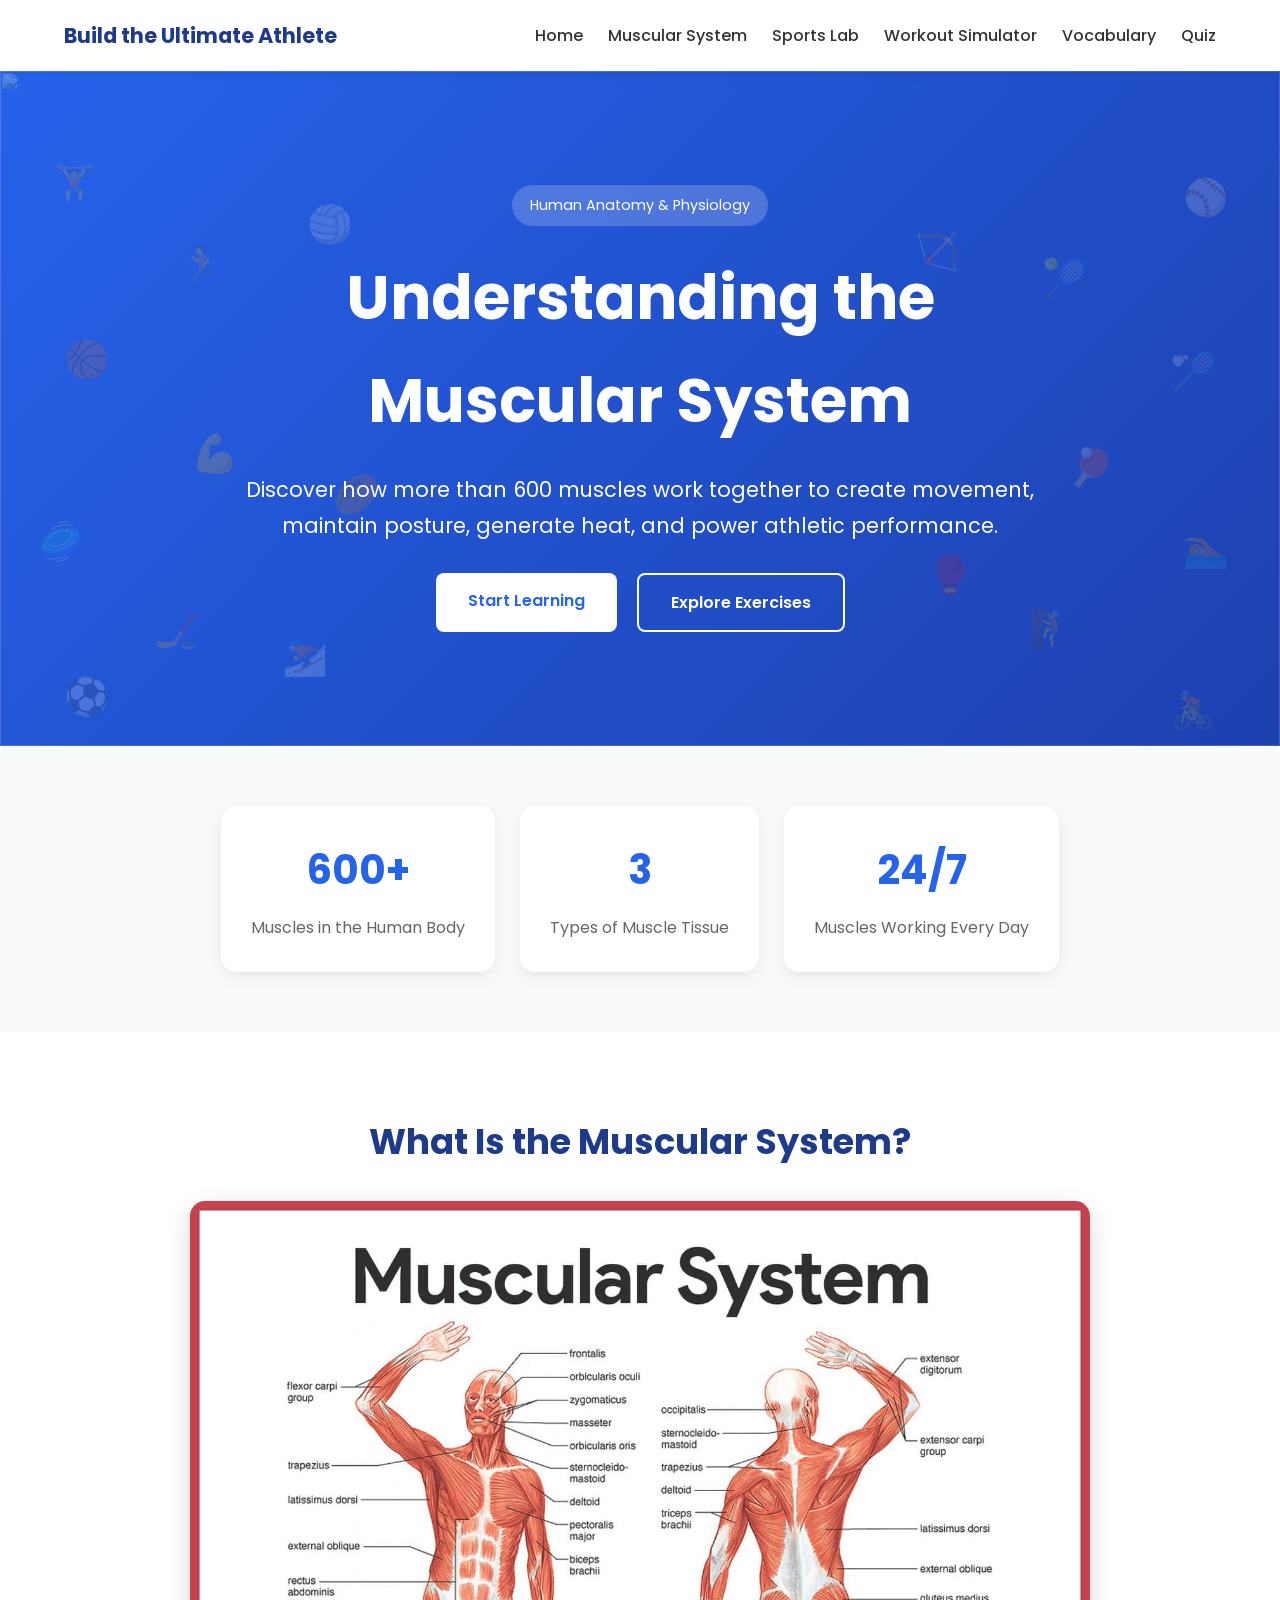
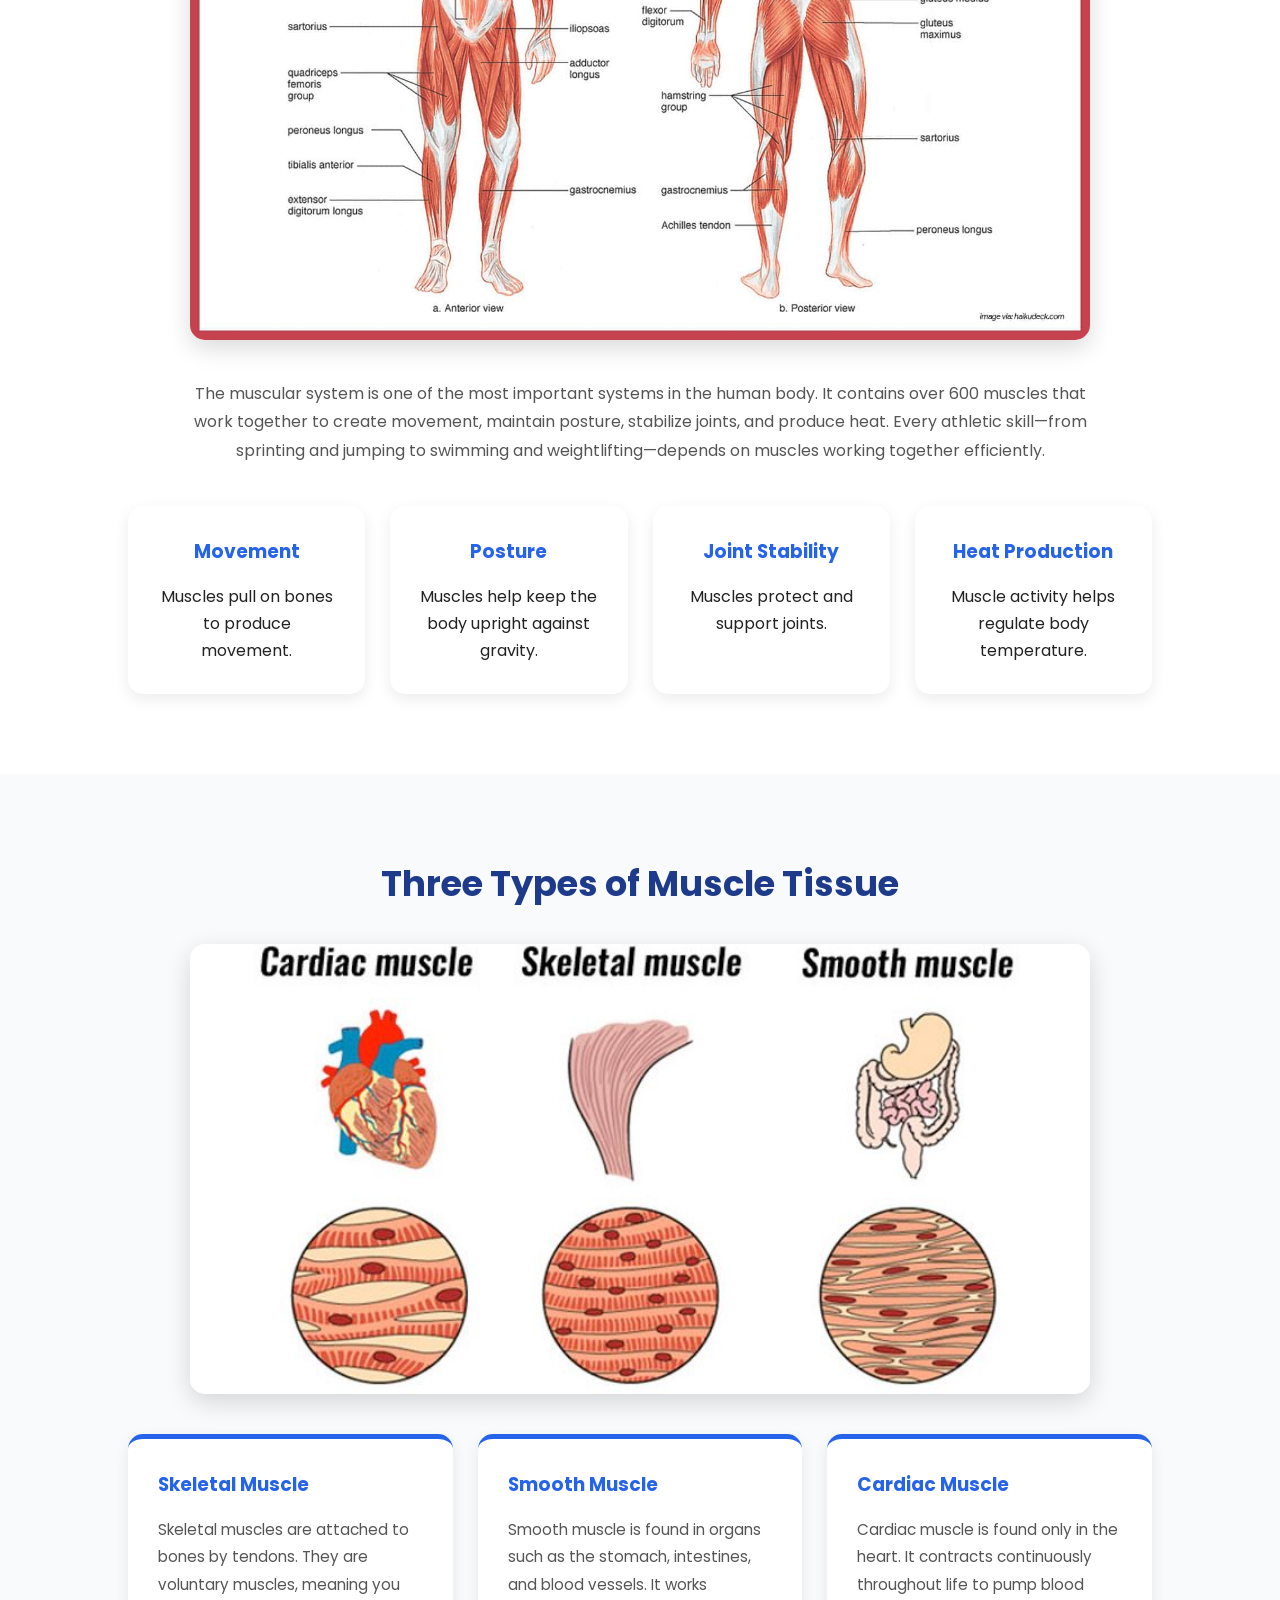
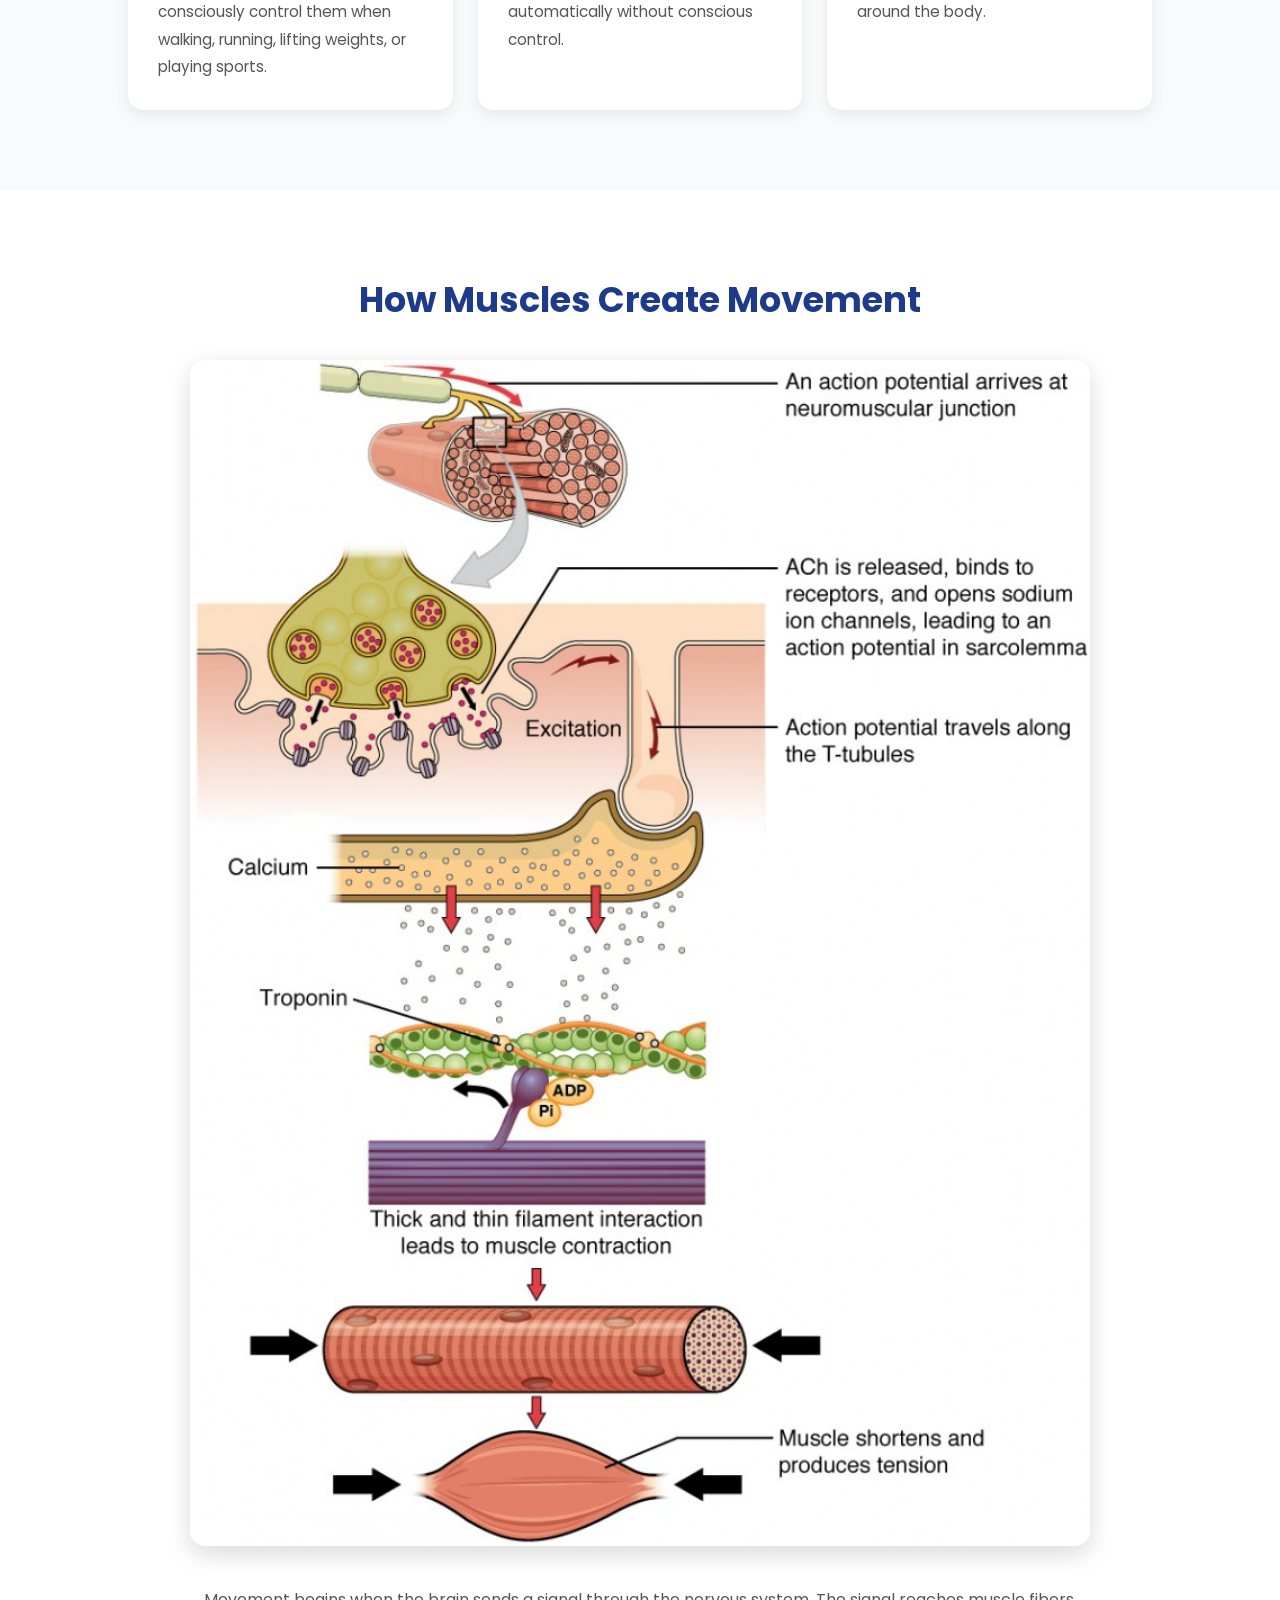
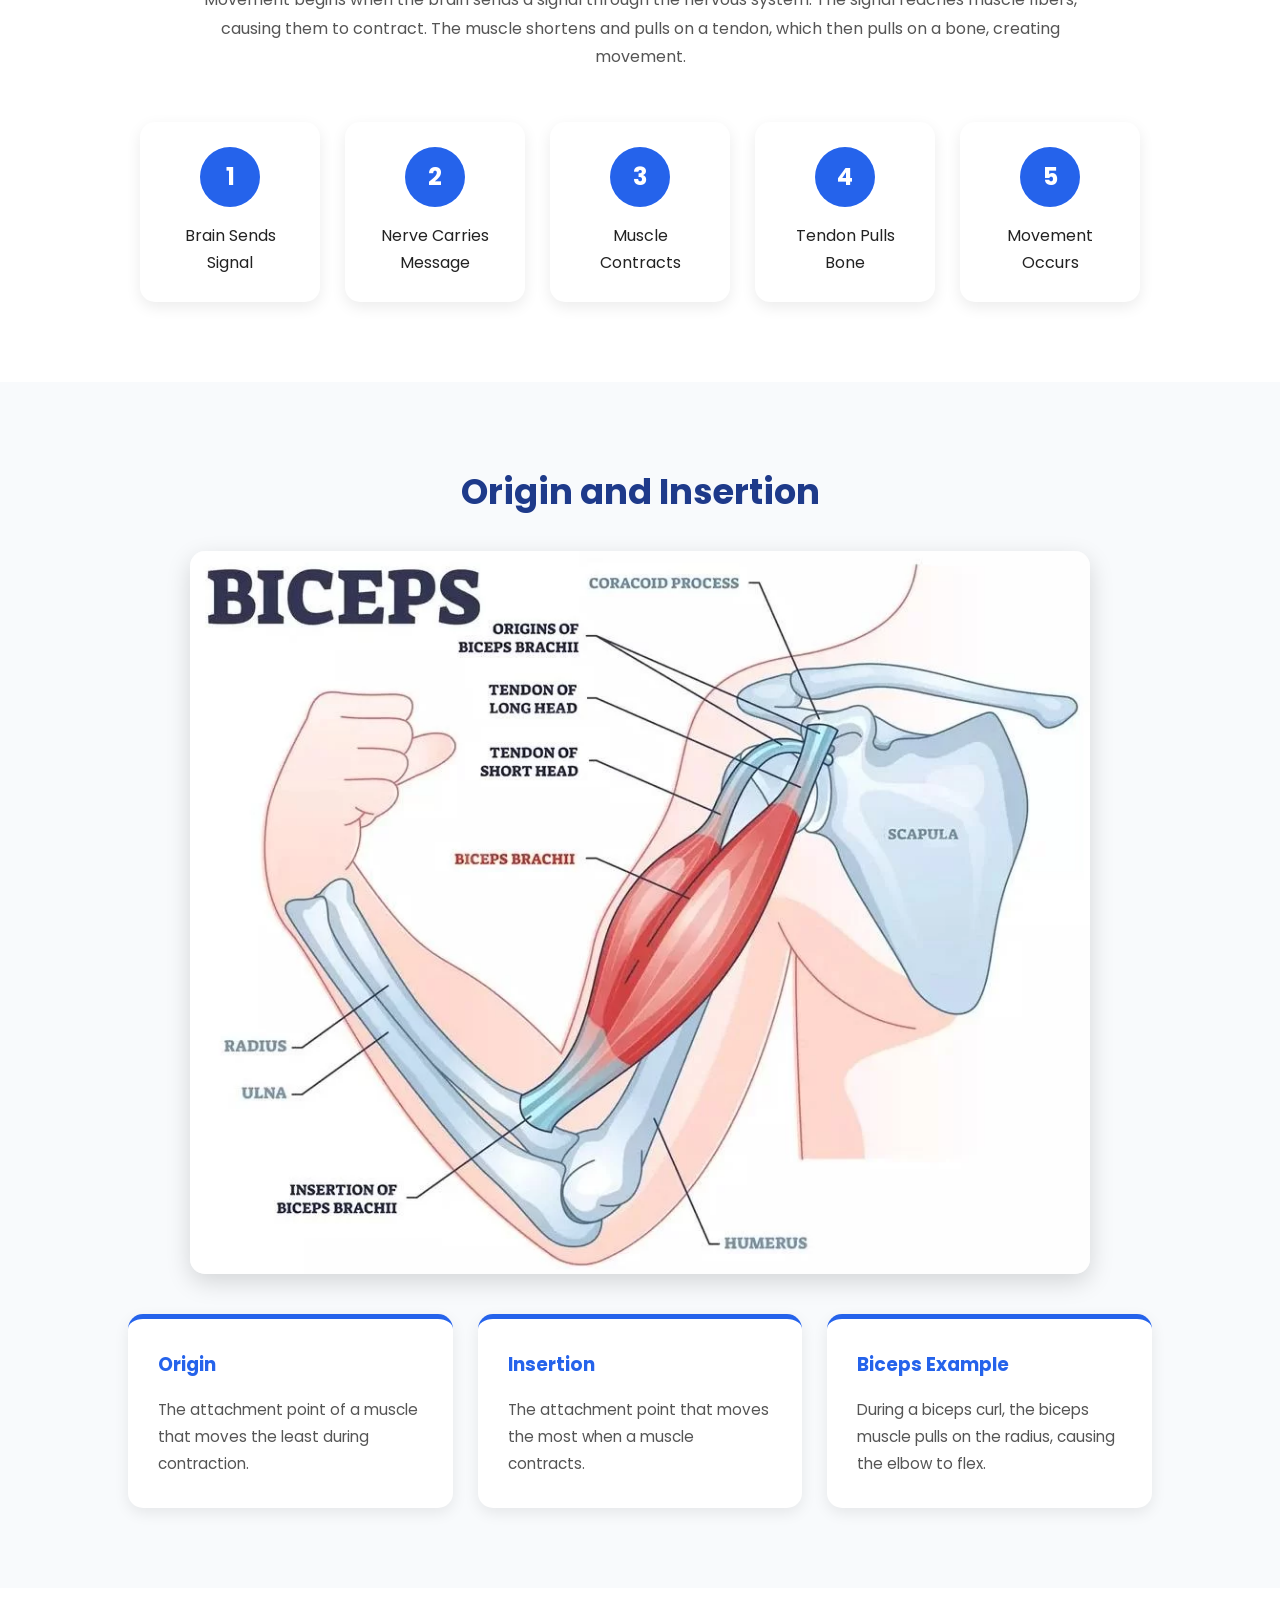
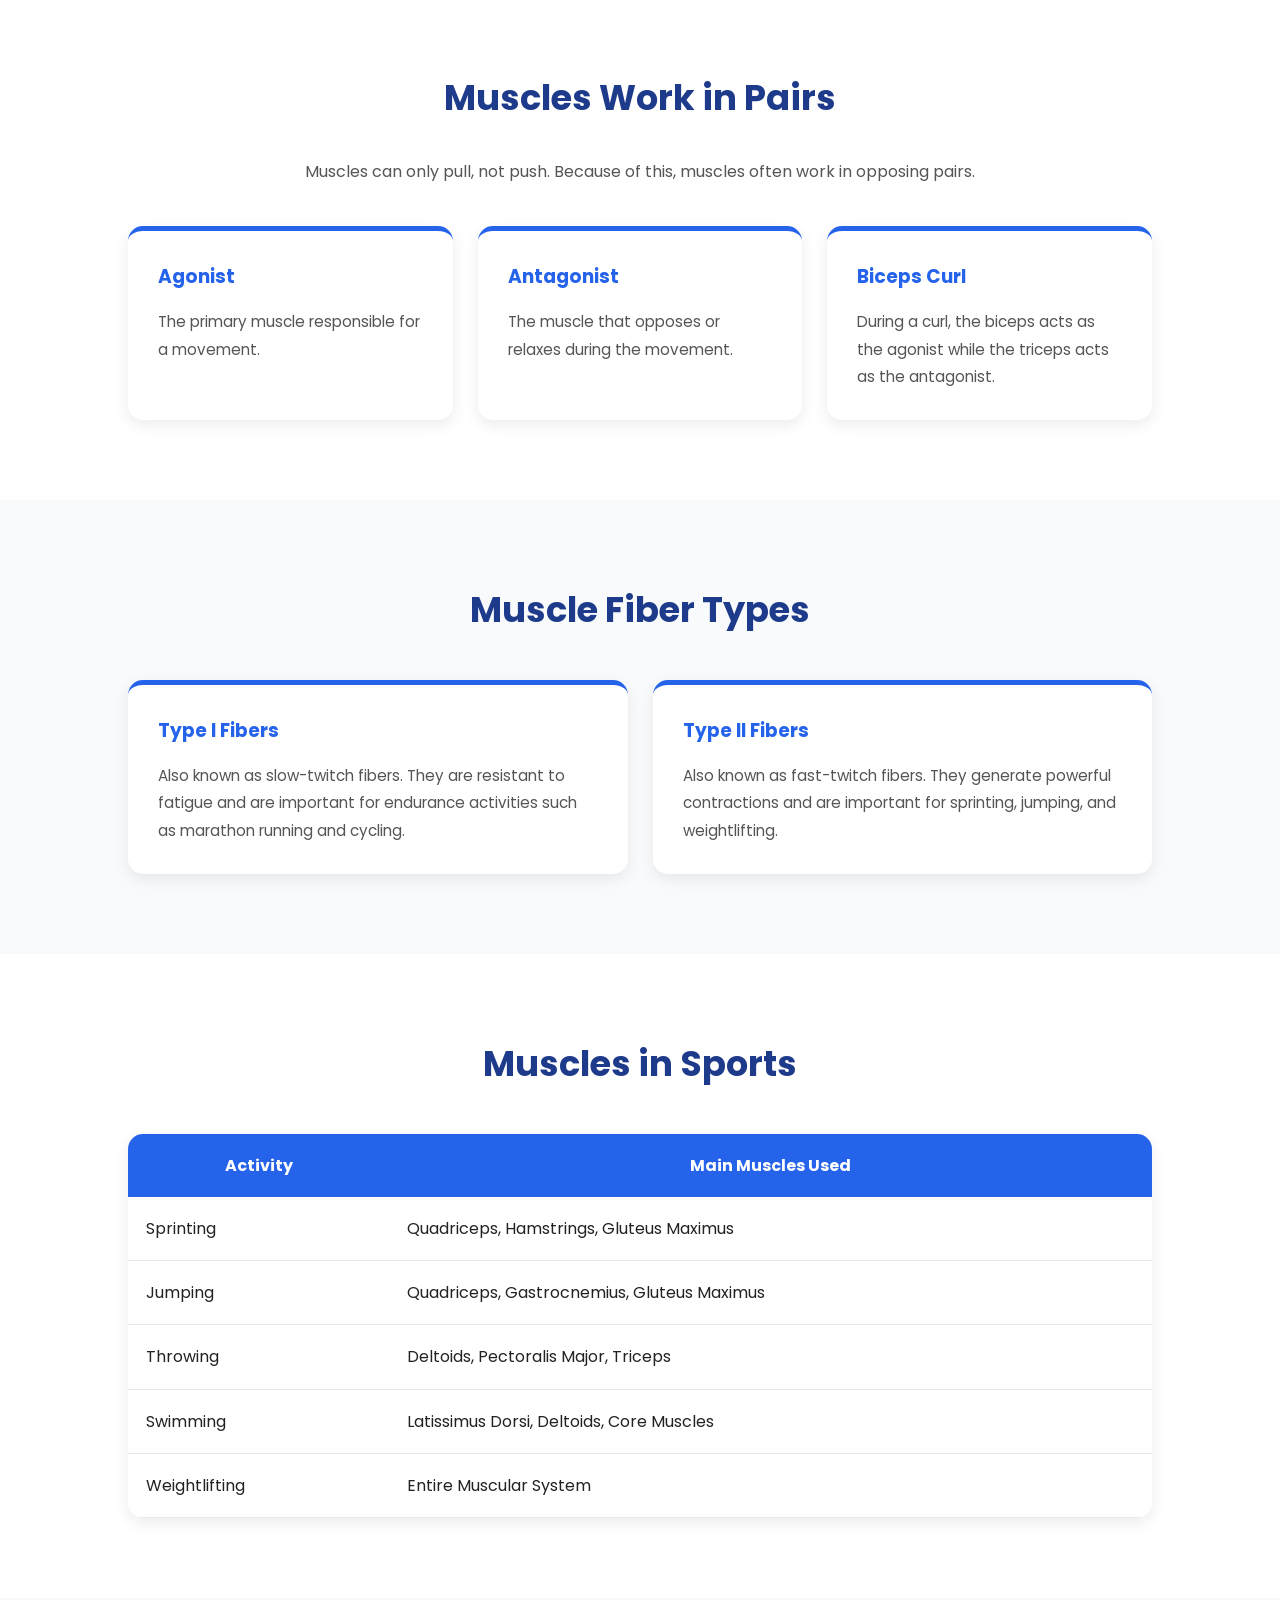
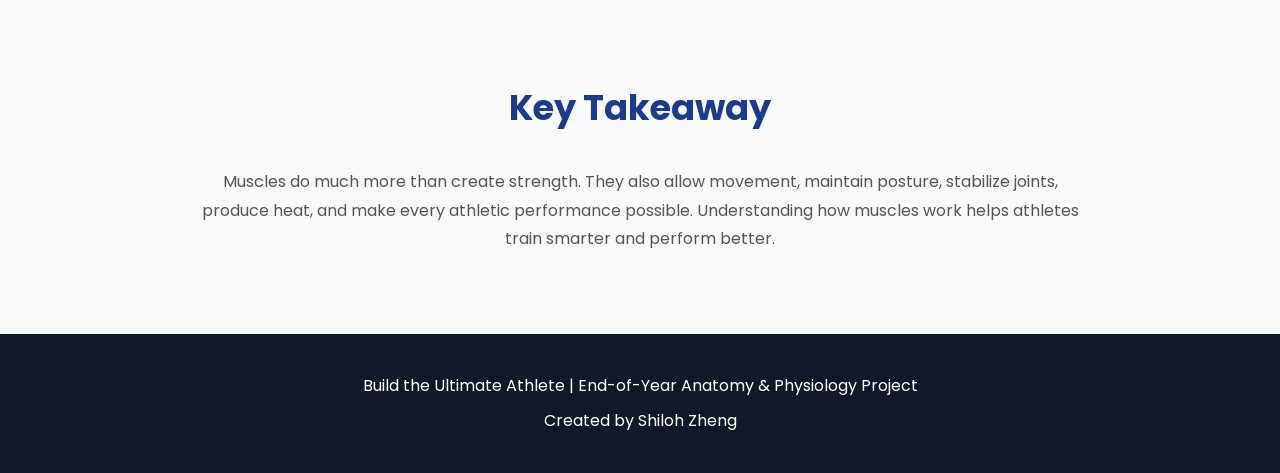
==== commit 1c87b1fa: "Change alt text for hero image to empty string Updated the alt attribute for the hero image." ====
--- a/pages/muscular-system.html
+++ b/pages/muscular-system.html
@@ -43,7 +43,7 @@
 
     <img
         src="../images/hero-athlete.jpg"
-        alt="Athlete"
+        alt=""
         class="hero-image"
     >
 
--- a/css/muscular-system.css
+++ b/css/muscular-system.css
@@ -1,476 +1,486 @@
 /* ===================================
-   MUSCULAR SYSTEM PAGE
+   MUSCULAR SYSTEM PAGE
 =================================== */
 
 /* Hero */
 
 .hero {
 
-    min-height: 75vh;
+    min-height: 75vh;
 
 }
 
 .hero h1 {
 
-    font-size: 3.8rem;
+    font-size: 3.8rem;
 
 }
 
 .hero p {
 
-    max-width: 800px;
-
-    margin: 20px auto;
-
-}
-
-/* ===================================
-   GENERAL SECTION STYLING
+    max-width: 800px;
+
+    margin: 20px auto;
+
+}
+
+/* ===================================
+   GENERAL SECTION STYLING
 =================================== */
 
 section {
 
-    padding: 80px 10%;
+    padding: 80px 10%;
 
 }
 
 section h2 {
 
-    text-align: center;
-
-    margin-bottom: 30px;
+    text-align: center;
+
+    margin-bottom: 30px;
 
 }
 
 section > p {
 
-    max-width: 900px;
-
-    margin: 0 auto 40px auto;
-
-    text-align: center;
-
-    line-height: 1.8;
-
-    color: #555;
-
-}
-
-/* ===================================
-   QUICK STATS
+    max-width: 900px;
+
+    margin: 0 auto 40px auto;
+
+    text-align: center;
+
+    line-height: 1.8;
+
+    color: #555;
+
+}
+
+/* ===================================
+   QUICK STATS
 =================================== */
 
 .vocab-stats {
 
-    display: flex;
-
-    justify-content: center;
-
-    flex-wrap: wrap;
-
-    gap: 25px;
-
-    padding: 60px 10%;
-
-    background: #f8fafc;
+    display: flex;
+
+    justify-content: center;
+
+    flex-wrap: wrap;
+
+    gap: 25px;
+
+    padding: 60px 10%;
+
+    background: #f8fafc;
 
 }
 
 .stat-box {
 
-    background: white;
-
-    padding: 30px;
-
-    min-width: 220px;
-
-    border-radius: 15px;
-
-    text-align: center;
-
-    box-shadow: 0 5px 15px rgba(0,0,0,0.08);
-
-    transition: 0.3s;
+    background: white;
+
+    padding: 30px;
+
+    min-width: 220px;
+
+    border-radius: 15px;
+
+    text-align: center;
+
+    box-shadow: 0 5px 15px rgba(0,0,0,0.08);
+
+    transition: 0.3s;
 
 }
 
 .stat-box:hover {
 
-    transform: translateY(-8px);
+    transform: translateY(-8px);
 
 }
 
 .stat-box h3 {
 
-    font-size: 2.5rem;
-
-    margin-bottom: 10px;
-
-    color: #2563eb;
+    font-size: 2.5rem;
+
+    margin-bottom: 10px;
+
+    color: #2563eb;
 
 }
 
 .stat-box p {
 
-    color: #666;
-
-}
-
-/* ===================================
-   FUNCTION CARDS
+    color: #666;
+
+}
+
+/* ===================================
+   FUNCTION CARDS
 =================================== */
 
 .function-cards {
 
-    display: grid;
-
-    grid-template-columns: repeat(auto-fit, minmax(220px, 1fr));
-
-    gap: 25px;
-
-    margin-top: 40px;
+    display: grid;
+
+    grid-template-columns: repeat(auto-fit, minmax(220px, 1fr));
+
+    gap: 25px;
+
+    margin-top: 40px;
 
 }
 
 .card {
 
-    background: white;
-
-    padding: 30px;
-
-    border-radius: 15px;
-
-    text-align: center;
-
-    box-shadow: 0 5px 15px rgba(0,0,0,0.08);
-
-    transition: 0.3s;
+    background: white;
+
+    padding: 30px;
+
+    border-radius: 15px;
+
+    text-align: center;
+
+    box-shadow: 0 5px 15px rgba(0,0,0,0.08);
+
+    transition: 0.3s;
 
 }
 
 .card:hover {
 
-    transform: translateY(-10px);
+    transform: translateY(-10px);
 
 }
 
 .card h3 {
 
-    margin-bottom: 15px;
-
-    color: #2563eb;
-
-}
-
-/* ===================================
-   MUSCLE CARDS
+    margin-bottom: 15px;
+
+    color: #2563eb;
+
+}
+
+/* ===================================
+   MUSCLE CARDS
 =================================== */
 
 .muscle-grid {
 
-    display: grid;
-
-    grid-template-columns: repeat(auto-fit, minmax(280px, 1fr));
-
-    gap: 25px;
+    display: grid;
+
+    grid-template-columns: repeat(auto-fit, minmax(280px, 1fr));
+
+    gap: 25px;
 
 }
 
 .muscle-card {
 
-    background: white;
-
-    padding: 30px;
-
-    border-radius: 15px;
-
-    border-top: 5px solid #2563eb;
-
-    box-shadow: 0 5px 15px rgba(0,0,0,0.08);
-
-    transition: 0.3s;
+    background: white;
+
+    padding: 30px;
+
+    border-radius: 15px;
+
+    border-top: 5px solid #2563eb;
+
+    box-shadow: 0 5px 15px rgba(0,0,0,0.08);
+
+    transition: 0.3s;
 
 }
 
 .muscle-card:hover {
 
-    transform: translateY(-10px);
+    transform: translateY(-10px);
 
 }
 
 .muscle-card h3 {
 
-    margin-bottom: 15px;
-
-    color: #2563eb;
+    margin-bottom: 15px;
+
+    color: #2563eb;
 
 }
 
 .muscle-card p {
 
-    color: #555;
-
-    line-height: 1.8;
-
-}
-
-/* ===================================
-   MOVEMENT STEPS
+    color: #555;
+
+    line-height: 1.8;
+
+}
+
+/* ===================================
+   MOVEMENT STEPS
 =================================== */
 
 .steps {
 
-    display: flex;
-
-    flex-wrap: wrap;
-
-    justify-content: center;
-
-    gap: 25px;
-
-    margin-top: 50px;
+    display: flex;
+
+    flex-wrap: wrap;
+
+    justify-content: center;
+
+    gap: 25px;
+
+    margin-top: 50px;
 
 }
 
 .step {
 
-    width: 180px;
-
-    background: white;
-
-    padding: 25px;
-
-    border-radius: 15px;
-
-    text-align: center;
-
-    box-shadow: 0 5px 15px rgba(0,0,0,0.08);
-
-    transition: 0.3s;
+    width: 180px;
+
+    background: white;
+
+    padding: 25px;
+
+    border-radius: 15px;
+
+    text-align: center;
+
+    box-shadow: 0 5px 15px rgba(0,0,0,0.08);
+
+    transition: 0.3s;
 
 }
 
 .step:hover {
 
-    transform: translateY(-8px);
+    transform: translateY(-8px);
 
 }
 
 .step h3 {
 
-    width: 60px;
-
-    height: 60px;
-
-    line-height: 60px;
-
-    border-radius: 50%;
-
-    background: #2563eb;
-
-    color: white;
-
-    margin: 0 auto 15px auto;
-
-    font-size: 1.5rem;
-
-}
-
-/* ===================================
-   TABLE
+    width: 60px;
+
+    height: 60px;
+
+    line-height: 60px;
+
+    border-radius: 50%;
+
+    background: #2563eb;
+
+    color: white;
+
+    margin: 0 auto 15px auto;
+
+    font-size: 1.5rem;
+
+}
+
+/* ===================================
+   TABLE
 =================================== */
 
 table {
 
-    width: 100%;
-
-    border-collapse: collapse;
-
-    margin-top: 40px;
-
-    background: white;
-
-    box-shadow: 0 5px 15px rgba(0,0,0,0.08);
-
-    border-radius: 15px;
-
-    overflow: hidden;
+    width: 100%;
+
+    border-collapse: collapse;
+
+    margin-top: 40px;
+
+    background: white;
+
+    box-shadow: 0 5px 15px rgba(0,0,0,0.08);
+
+    border-radius: 15px;
+
+    overflow: hidden;
 
 }
 
 th {
 
-    background: #2563eb;
-
-    color: white;
-
-    padding: 18px;
+    background: #2563eb;
+
+    color: white;
+
+    padding: 18px;
 
 }
 
 td {
 
-    padding: 18px;
-
-    border-bottom: 1px solid #e5e7eb;
+    padding: 18px;
+
+    border-bottom: 1px solid #e5e7eb;
 
 }
 
 tr:hover {
 
-    background: #f8fafc;
-
-}
-
-/* ===================================
-   TAKEAWAY SECTION
+    background: #f8fafc;
+
+}
+
+/* ===================================
+   TAKEAWAY SECTION
 =================================== */
 
 .cta {
 
-    text-align: center;
+    text-align: center;
 
 }
 
 .cta p {
 
-    max-width: 900px;
-
-    margin: auto;
-
-    line-height: 1.8;
-
-}
-
-/* ===================================
-   ALTERNATING BACKGROUNDS
+    max-width: 900px;
+
+    margin: auto;
+
+    line-height: 1.8;
+
+}
+
+/* ===================================
+   ALTERNATING BACKGROUNDS
 =================================== */
 
 section:nth-of-type(even) {
 
-    background-color: #f8fafc;
+    background-color: #f8fafc;
 
 }
 
 section:nth-of-type(odd):not(.hero) {
 
-    background-color: white;
-
-}
-
-/* ===================================
-   RESPONSIVE DESIGN
+    background-color: white;
+
+}
+
+/* ===================================
+   RESPONSIVE DESIGN
 =================================== */
 
 @media (max-width: 900px) {
 
-    .hero h1 {
-
-        font-size: 3rem;
-
-    }
-
-    .steps {
-
-        flex-direction: column;
-
-        align-items: center;
-
-    }
+    .hero h1 {
+
+        font-size: 3rem;
+
+    }
+
+    .steps {
+
+        flex-direction: column;
+
+        align-items: center;
+
+    }
 
 }
 
 @media (max-width: 600px) {
 
-    .hero h1 {
-
-        font-size: 2.3rem;
-
-    }
-
-    .stat-box {
-
-        width: 100%;
-
-    }
-
-    .step {
-
-        width: 100%;
-
-        max-width: 300px;
-
-    }
-
-}
-
-/* ===================================
-   IMAGES
+    .hero h1 {
+
+        font-size: 2.3rem;
+
+    }
+
+    .stat-box {
+
+        width: 100%;
+
+    }
+
+    .step {
+
+        width: 100%;
+
+        max-width: 300px;
+
+    }
+
+}
+
+/* ===================================
+   IMAGES
 =================================== */
 
 .hero {
 
-    position: relative;
-
-    overflow: hidden;
+    position: relative;
+
+    overflow: hidden;
 
 }
 
 .hero-image {
 
-    position: absolute;
-
-    inset: 0;
-
-    width: 100%;
-
-    height: 100%;
-
-    object-fit: cover;
-
-    opacity: 0.25;
-
-    z-index: 0;
+    position: absolute;
+
+    inset: 0;
+
+    width: 100%;
+
+    height: 100%;
+
+    object-fit: cover;
+
+    opacity: 0.25;
+
+    z-index: 0;
 
 }
 
 .hero-content {
 
-    position: relative;
-
-    z-index: 2;
+    position: relative;
+
+    z-index: 2;
 
 }
 
 .content-image {
 
-    display: block;
-
-    width: 100%;
-
-    max-width: 900px;
-
-    margin: 30px auto 40px auto;
-
-    border-radius: 15px;
-
-    box-shadow: 0 8px 25px rgba(0,0,0,0.15);
+    display: block;
+
+    width: 100%;
+
+    max-width: 900px;
+
+    margin: 30px auto 40px auto;
+
+    border-radius: 15px;
+
+    box-shadow: 0 8px 25px rgba(0,0,0,0.15);
 
 }
 
 @media (max-width: 768px) {
 
-    .content-image {
-
-        width: 100%;
-
-    }
+    .content-image {
+
+        width: 100%;
+
+    }
 
 }
 
 /* ==========================================================================
-   💡 以下为独立追加的 19 个新 ICON 样式与动画，其余原有格式均无触碰 
+   💡 以下为追加的 19 个 ICON 独立样式
+   通过对大容器设置 absolute 铺满，确保完全不影响你原有的照片格式和布局高度！
    ========================================================================== */
+
+.floating-icons-container {
+    position: absolute;
+    inset: 0;
+    width: 100%;
+    height: 100%;
+    pointer-events: none;
+    z-index: 1; /* 卡在背景图(0)和文字内容(2)之间 */
+}
 
 .floating-icon {
     position: absolute;
@@ -479,7 +489,6 @@
     animation: muscleFloat 6s ease-in-out infinite;
     user-select: none;
     pointer-events: none;
-    z-index: 1;        
 }
 
 @keyframes muscleFloat {
